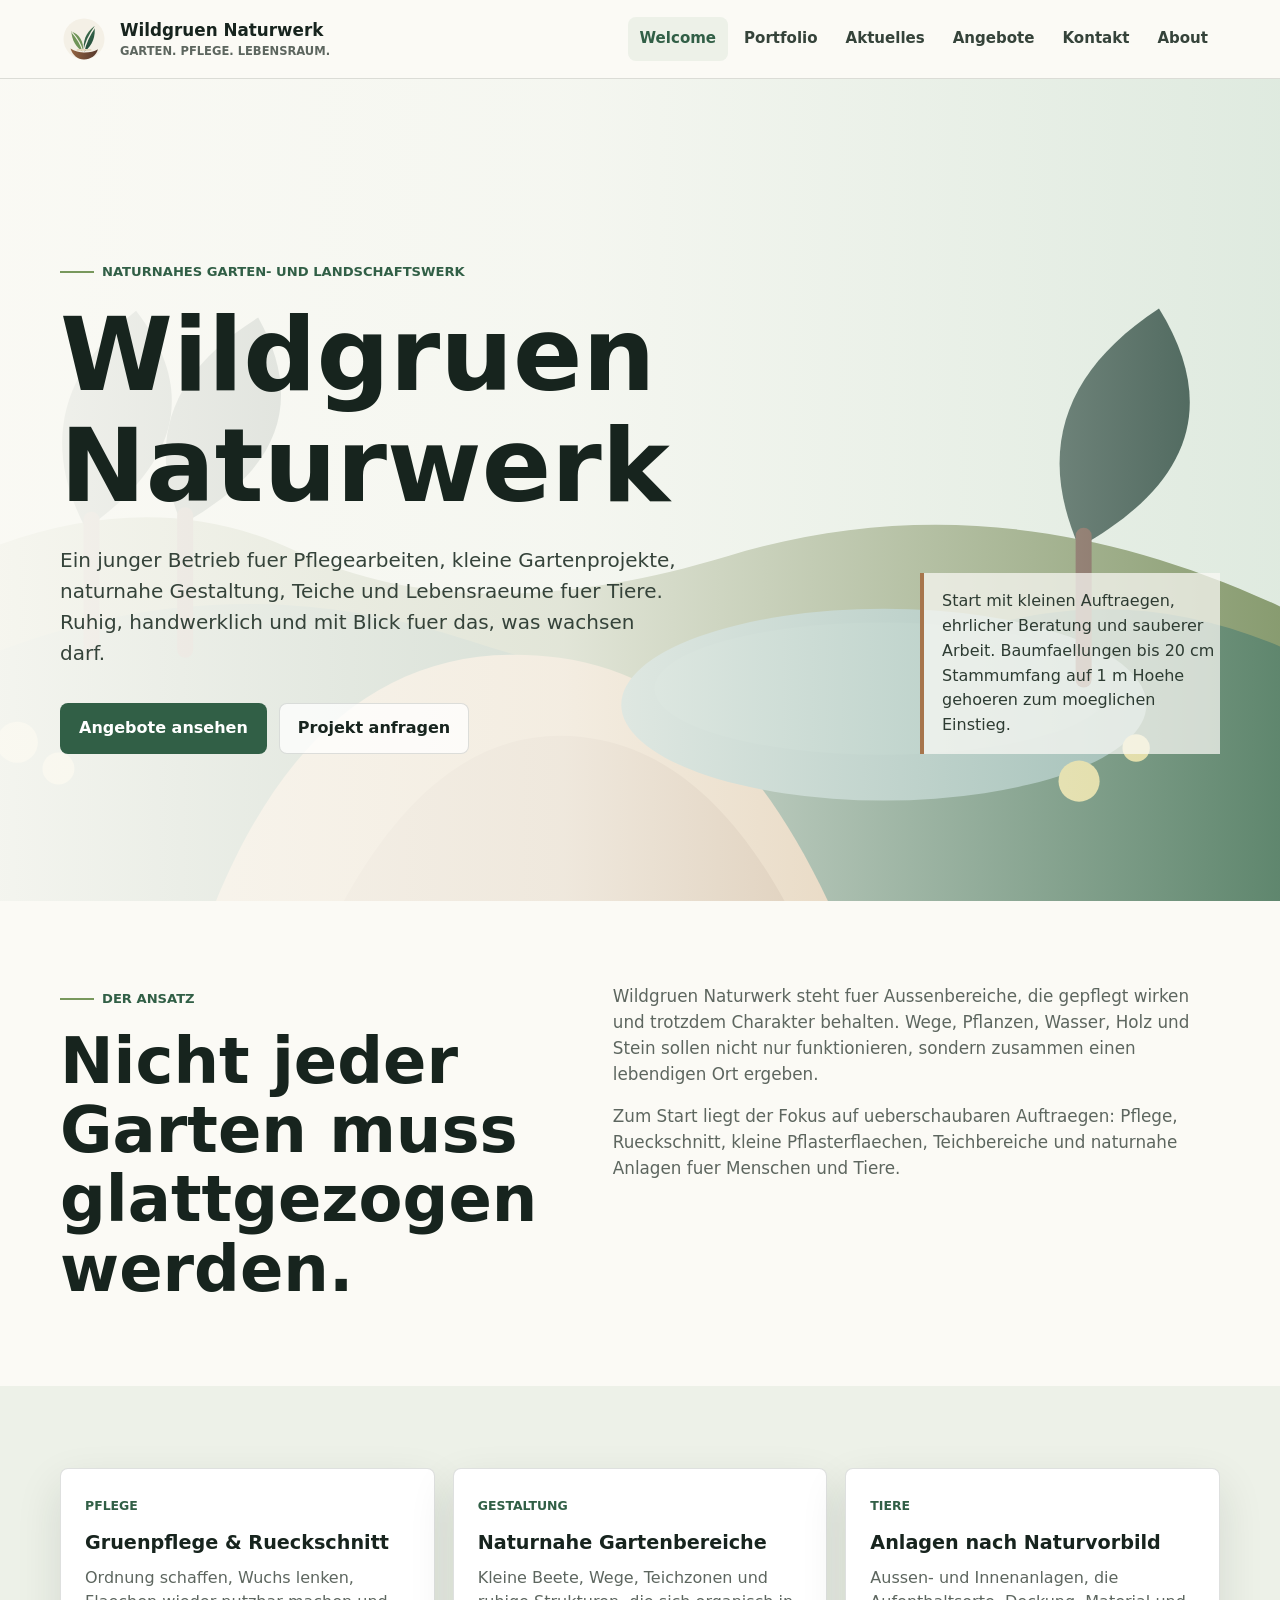
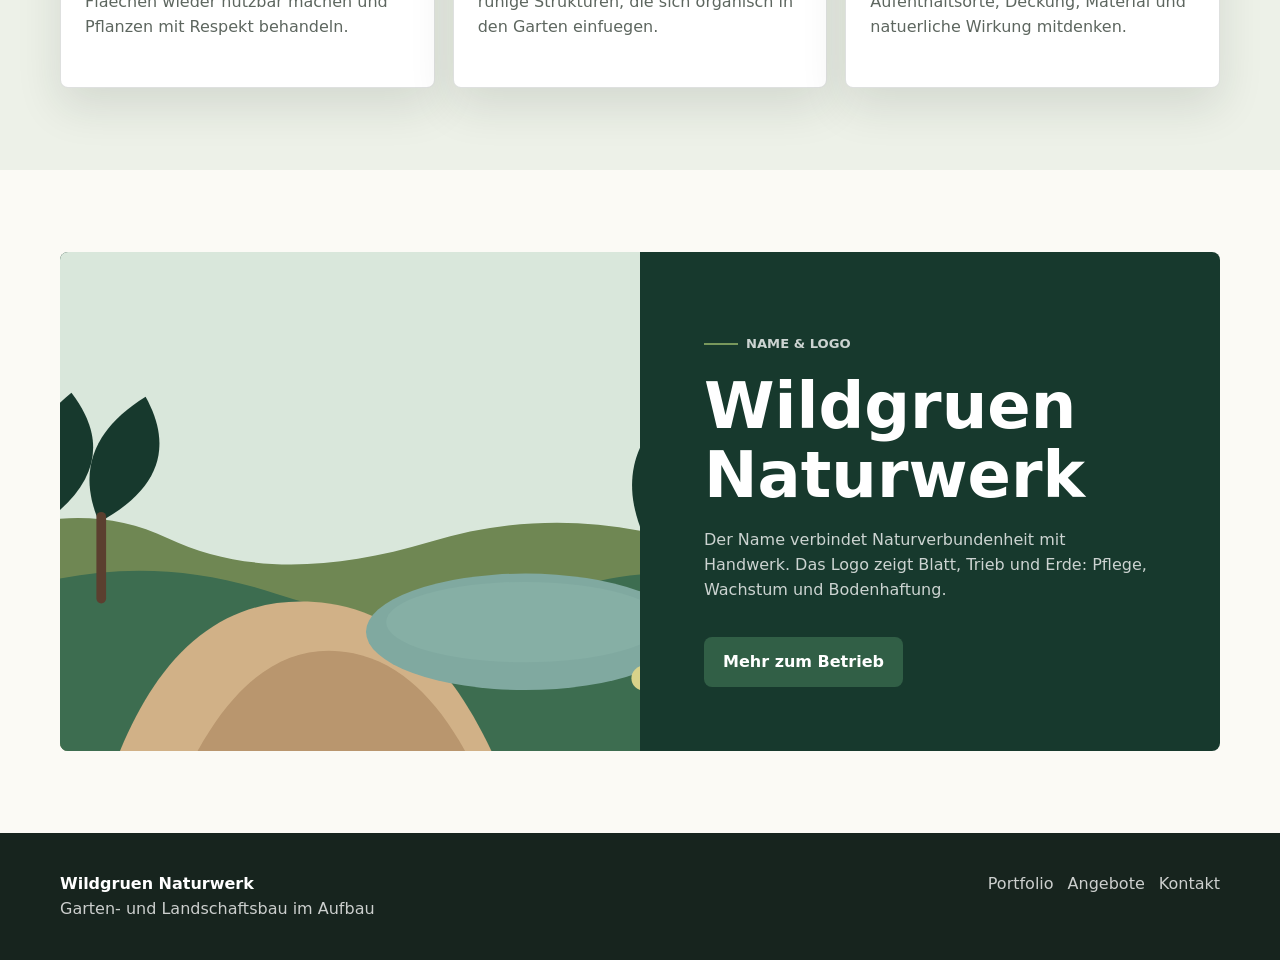
==== index.html @ 5c45b819 "Version_0.0.0.1 Basic Template" ====
<!doctype html>
<html lang="de">
  <head>
    <meta charset="utf-8">
    <meta name="viewport" content="width=device-width, initial-scale=1">
    <title>Wildgruen Naturwerk | Welcome</title>
    <meta name="description" content="Naturnahe Gartenpflege, kleine Pflasterarbeiten, Teichbau und Tieranlagen von Wildgruen Naturwerk.">
    <link rel="stylesheet" href="styles.css">
  </head>
  <body>
    <header class="site-header">
      <div class="nav-wrap">
        <a class="brand" href="index.html" aria-label="Wildgruen Naturwerk Startseite">
          <img src="assets/logo.svg" alt="">
          <span>Wildgruen Naturwerk<small>Garten. Pflege. Lebensraum.</small></span>
        </a>
        <button class="nav-toggle" type="button" aria-label="Menue oeffnen" aria-expanded="false" data-nav-toggle>☰</button>
        <nav class="nav-links" data-nav-links>
          <a class="active" href="index.html">Welcome</a>
          <a href="portfolio.html">Portfolio</a>
          <a href="aktuelles.html">Aktuelles</a>
          <a href="angebote.html">Angebote</a>
          <a href="kontakt.html">Kontakt</a>
          <a href="about.html">About</a>
        </nav>
      </div>
    </header>

    <main>
      <section class="hero">
        <div class="hero-grid">
          <div>
            <p class="eyebrow">Naturnahes Garten- und Landschaftswerk</p>
            <h1>Wildgruen Naturwerk</h1>
            <p class="lead">Ein junger Betrieb fuer Pflegearbeiten, kleine Gartenprojekte, naturnahe Gestaltung, Teiche und Lebensraeume fuer Tiere. Ruhig, handwerklich und mit Blick fuer das, was wachsen darf.</p>
            <div class="actions">
              <a class="button" href="angebote.html">Angebote ansehen</a>
              <a class="button secondary" href="kontakt.html">Projekt anfragen</a>
            </div>
          </div>
          <p class="hero-note">Start mit kleinen Auftraegen, ehrlicher Beratung und sauberer Arbeit. Baumfaellungen bis 20 cm Stammumfang auf 1 m Hoehe gehoeren zum moeglichen Einstieg.</p>
        </div>
      </section>

      <section class="section">
        <div class="wrap intro">
          <div>
            <p class="eyebrow">Der Ansatz</p>
            <h2>Nicht jeder Garten muss glattgezogen werden.</h2>
          </div>
          <div>
            <p class="copy">Wildgruen Naturwerk steht fuer Aussenbereiche, die gepflegt wirken und trotzdem Charakter behalten. Wege, Pflanzen, Wasser, Holz und Stein sollen nicht nur funktionieren, sondern zusammen einen lebendigen Ort ergeben.</p>
            <p class="copy">Zum Start liegt der Fokus auf ueberschaubaren Auftraegen: Pflege, Rueckschnitt, kleine Pflasterflaechen, Teichbereiche und naturnahe Anlagen fuer Menschen und Tiere.</p>
          </div>
        </div>
      </section>

      <section class="section alt">
        <div class="wrap grid three">
          <article class="card">
            <span class="tag">Pflege</span>
            <h3>Gruenpflege & Rueckschnitt</h3>
            <p>Ordnung schaffen, Wuchs lenken, Flaechen wieder nutzbar machen und Pflanzen mit Respekt behandeln.</p>
          </article>
          <article class="card">
            <span class="tag">Gestaltung</span>
            <h3>Naturnahe Gartenbereiche</h3>
            <p>Kleine Beete, Wege, Teichzonen und ruhige Strukturen, die sich organisch in den Garten einfuegen.</p>
          </article>
          <article class="card">
            <span class="tag">Tiere</span>
            <h3>Anlagen nach Naturvorbild</h3>
            <p>Aussen- und Innenanlagen, die Aufenthaltsorte, Deckung, Material und natuerliche Wirkung mitdenken.</p>
          </article>
        </div>
      </section>

      <section class="section">
        <div class="wrap feature-band">
          <div class="visual" aria-hidden="true"></div>
          <div class="text">
            <p class="eyebrow">Name & Logo</p>
            <h2>Wildgruen Naturwerk</h2>
            <p>Der Name verbindet Naturverbundenheit mit Handwerk. Das Logo zeigt Blatt, Trieb und Erde: Pflege, Wachstum und Bodenhaftung.</p>
            <div class="actions">
              <a class="button" href="about.html">Mehr zum Betrieb</a>
            </div>
          </div>
        </div>
      </section>
    </main>

    <footer class="site-footer">
      <div class="wrap footer-grid">
        <div><strong>Wildgruen Naturwerk</strong>Garten- und Landschaftsbau im Aufbau</div>
        <div class="footer-links">
          <a href="portfolio.html">Portfolio</a>
          <a href="angebote.html">Angebote</a>
          <a href="kontakt.html">Kontakt</a>
        </div>
      </div>
    </footer>
    <script src="script.js"></script>
  </body>
</html>
---- styles.css ----
:root {
  --ink: #17241e;
  --muted: #5d665f;
  --paper: #fbfaf5;
  --field: #edf1e8;
  --moss: #315f46;
  --leaf: #78985c;
  --clay: #a7754c;
  --water: #4f7f82;
  --line: rgba(23, 36, 30, 0.14);
  --shadow: 0 18px 45px rgba(25, 40, 31, 0.12);
}

* {
  box-sizing: border-box;
}

html {
  scroll-behavior: smooth;
}

body {
  margin: 0;
  color: var(--ink);
  background: var(--paper);
  font-family: Inter, ui-sans-serif, system-ui, -apple-system, BlinkMacSystemFont, "Segoe UI", sans-serif;
  line-height: 1.55;
}

img,
svg {
  max-width: 100%;
}

a {
  color: inherit;
  text-decoration: none;
}

.site-header {
  position: sticky;
  top: 0;
  z-index: 10;
  background: rgba(251, 250, 245, 0.92);
  border-bottom: 1px solid var(--line);
  backdrop-filter: blur(14px);
}

.nav-wrap {
  width: min(1160px, calc(100% - 32px));
  min-height: 78px;
  margin: 0 auto;
  display: flex;
  align-items: center;
  justify-content: space-between;
  gap: 24px;
}

.brand {
  display: inline-flex;
  align-items: center;
  gap: 12px;
  font-weight: 800;
  letter-spacing: 0;
}

.brand img {
  width: 48px;
  height: 48px;
}

.brand span {
  display: block;
  font-size: 1.05rem;
}

.brand small {
  display: block;
  color: var(--muted);
  font-size: 0.72rem;
  font-weight: 700;
  text-transform: uppercase;
}

.nav-toggle {
  display: none;
  width: 44px;
  height: 44px;
  border: 1px solid var(--line);
  border-radius: 8px;
  background: #fff;
  color: var(--ink);
  font-size: 1.35rem;
}

.nav-links {
  display: flex;
  align-items: center;
  gap: 4px;
}

.nav-links a {
  border-radius: 8px;
  padding: 10px 12px;
  color: #35433a;
  font-size: 0.94rem;
  font-weight: 700;
}

.nav-links a:hover,
.nav-links a.active {
  background: var(--field);
  color: var(--moss);
}

.section {
  padding: 82px 0;
}

.section.alt {
  background: var(--field);
}

.wrap {
  width: min(1160px, calc(100% - 32px));
  margin: 0 auto;
}

.hero {
  min-height: calc(100vh - 78px);
  display: grid;
  align-items: center;
  padding: 64px 0 34px;
  background:
    linear-gradient(90deg, rgba(251, 250, 245, 0.96) 0%, rgba(251, 250, 245, 0.82) 44%, rgba(251, 250, 245, 0.18) 100%),
    url("assets/landscape.svg") center right / cover no-repeat;
}

.hero-grid {
  width: min(1160px, calc(100% - 32px));
  margin: 0 auto;
  display: grid;
  grid-template-columns: minmax(0, 620px) 1fr;
  gap: 48px;
  align-items: center;
}

.eyebrow {
  display: inline-flex;
  align-items: center;
  gap: 8px;
  margin: 0 0 18px;
  color: var(--moss);
  font-size: 0.82rem;
  font-weight: 800;
  text-transform: uppercase;
}

.eyebrow::before {
  content: "";
  width: 34px;
  height: 2px;
  background: var(--leaf);
}

h1,
h2,
h3 {
  margin: 0;
  line-height: 1.08;
  letter-spacing: 0;
}

h1 {
  max-width: 11ch;
  font-size: clamp(3rem, 8vw, 6.6rem);
}

h2 {
  font-size: clamp(2.1rem, 5vw, 4rem);
}

h3 {
  font-size: 1.2rem;
}

p {
  margin: 0;
}

.lead {
  max-width: 620px;
  margin-top: 24px;
  color: #35433a;
  font-size: clamp(1.05rem, 2vw, 1.25rem);
}

.actions {
  display: flex;
  flex-wrap: wrap;
  gap: 12px;
  margin-top: 34px;
}

.button {
  display: inline-flex;
  align-items: center;
  justify-content: center;
  min-height: 46px;
  border: 1px solid transparent;
  border-radius: 8px;
  padding: 12px 18px;
  background: var(--moss);
  color: #fff;
  font-weight: 800;
}

.button.secondary {
  border-color: var(--line);
  background: rgba(255, 255, 255, 0.75);
  color: var(--ink);
}

.hero-note {
  align-self: end;
  justify-self: end;
  max-width: 300px;
  border-left: 4px solid var(--clay);
  padding: 16px 0 16px 18px;
  color: #2d3b32;
  background: rgba(251, 250, 245, 0.72);
}

.intro {
  display: grid;
  grid-template-columns: minmax(0, 0.9fr) minmax(280px, 1.1fr);
  gap: 56px;
  align-items: start;
}

.copy {
  color: var(--muted);
  font-size: 1.05rem;
}

.copy + .copy {
  margin-top: 16px;
}

.grid {
  display: grid;
  gap: 18px;
}

.grid.three {
  grid-template-columns: repeat(3, minmax(0, 1fr));
}

.grid.two {
  grid-template-columns: repeat(2, minmax(0, 1fr));
}

.card {
  min-height: 220px;
  border: 1px solid var(--line);
  border-radius: 8px;
  padding: 24px;
  background: #fff;
  box-shadow: var(--shadow);
}

.card.marked {
  background: #fffdf7;
}

.card .tag {
  display: inline-block;
  margin-bottom: 18px;
  color: var(--moss);
  font-size: 0.78rem;
  font-weight: 900;
  text-transform: uppercase;
}

.card p {
  margin-top: 12px;
  color: var(--muted);
}

.feature-band {
  display: grid;
  grid-template-columns: 1fr 1fr;
  min-height: 440px;
  overflow: hidden;
  border-radius: 8px;
  background: #17392d;
  color: #fff;
}

.feature-band .visual {
  background: url("assets/landscape.svg") center / cover no-repeat;
}

.feature-band .text {
  padding: clamp(28px, 6vw, 64px);
}

.feature-band p {
  margin-top: 18px;
  color: rgba(255, 255, 255, 0.78);
}

.page-hero {
  padding: 88px 0 54px;
  background: var(--field);
}

.page-hero .lead {
  max-width: 760px;
}

.list {
  display: grid;
  gap: 12px;
  margin: 22px 0 0;
  padding: 0;
  list-style: none;
}

.list li {
  border-top: 1px solid var(--line);
  padding-top: 12px;
  color: var(--muted);
}

.timeline {
  display: grid;
  gap: 18px;
}

.timeline-item {
  border-left: 3px solid var(--leaf);
  padding: 8px 0 8px 20px;
}

.timeline-item strong {
  display: block;
}

.contact-box {
  display: grid;
  grid-template-columns: 0.9fr 1.1fr;
  gap: 28px;
  align-items: start;
}

form {
  display: grid;
  gap: 14px;
}

label {
  display: grid;
  gap: 6px;
  color: #36443a;
  font-weight: 800;
}

input,
textarea,
select {
  width: 100%;
  border: 1px solid var(--line);
  border-radius: 8px;
  padding: 13px 14px;
  background: #fff;
  color: var(--ink);
  font: inherit;
}

textarea {
  min-height: 138px;
  resize: vertical;
}

.site-footer {
  padding: 38px 0;
  border-top: 1px solid var(--line);
  background: #17241e;
  color: rgba(255, 255, 255, 0.78);
}

.footer-grid {
  display: flex;
  justify-content: space-between;
  gap: 28px;
}

.footer-grid strong {
  display: block;
  color: #fff;
}

.footer-links {
  display: flex;
  flex-wrap: wrap;
  gap: 14px;
}

@media (max-width: 820px) {
  .nav-toggle {
    display: inline-grid;
    place-items: center;
  }

  .nav-links {
    position: absolute;
    left: 16px;
    right: 16px;
    top: 76px;
    display: none;
    flex-direction: column;
    align-items: stretch;
    border: 1px solid var(--line);
    border-radius: 8px;
    padding: 10px;
    background: #fff;
    box-shadow: var(--shadow);
  }

  .nav-links.open {
    display: flex;
  }

  .hero {
    min-height: auto;
    padding: 54px 0;
    background:
      linear-gradient(180deg, rgba(251, 250, 245, 0.96) 0%, rgba(251, 250, 245, 0.86) 68%, rgba(251, 250, 245, 0.45) 100%),
      url("assets/landscape.svg") center bottom / cover no-repeat;
  }

  .hero-grid,
  .intro,
  .feature-band,
  .contact-box,
  .grid.three,
  .grid.two {
    grid-template-columns: 1fr;
  }

  .hero-note {
    justify-self: start;
  }

  .feature-band .visual {
    min-height: 240px;
  }

  .footer-grid {
    flex-direction: column;
  }
}
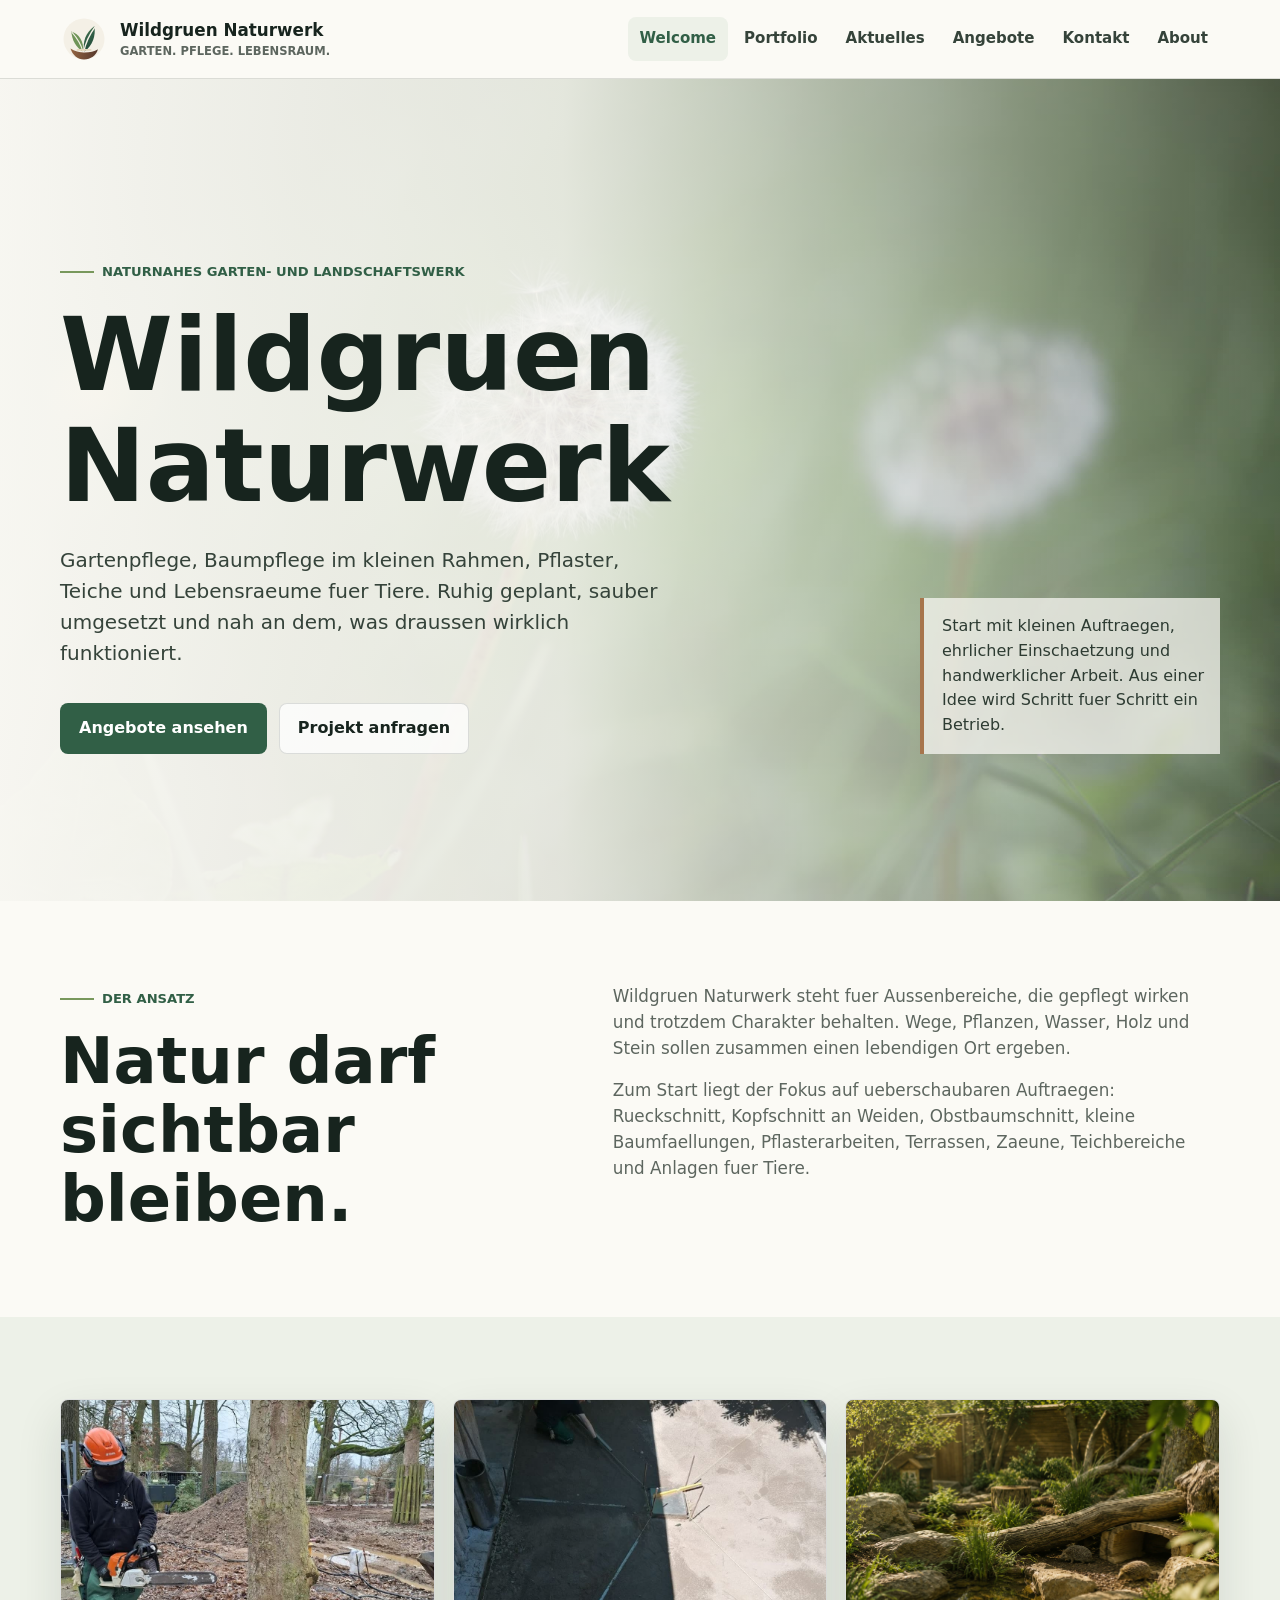
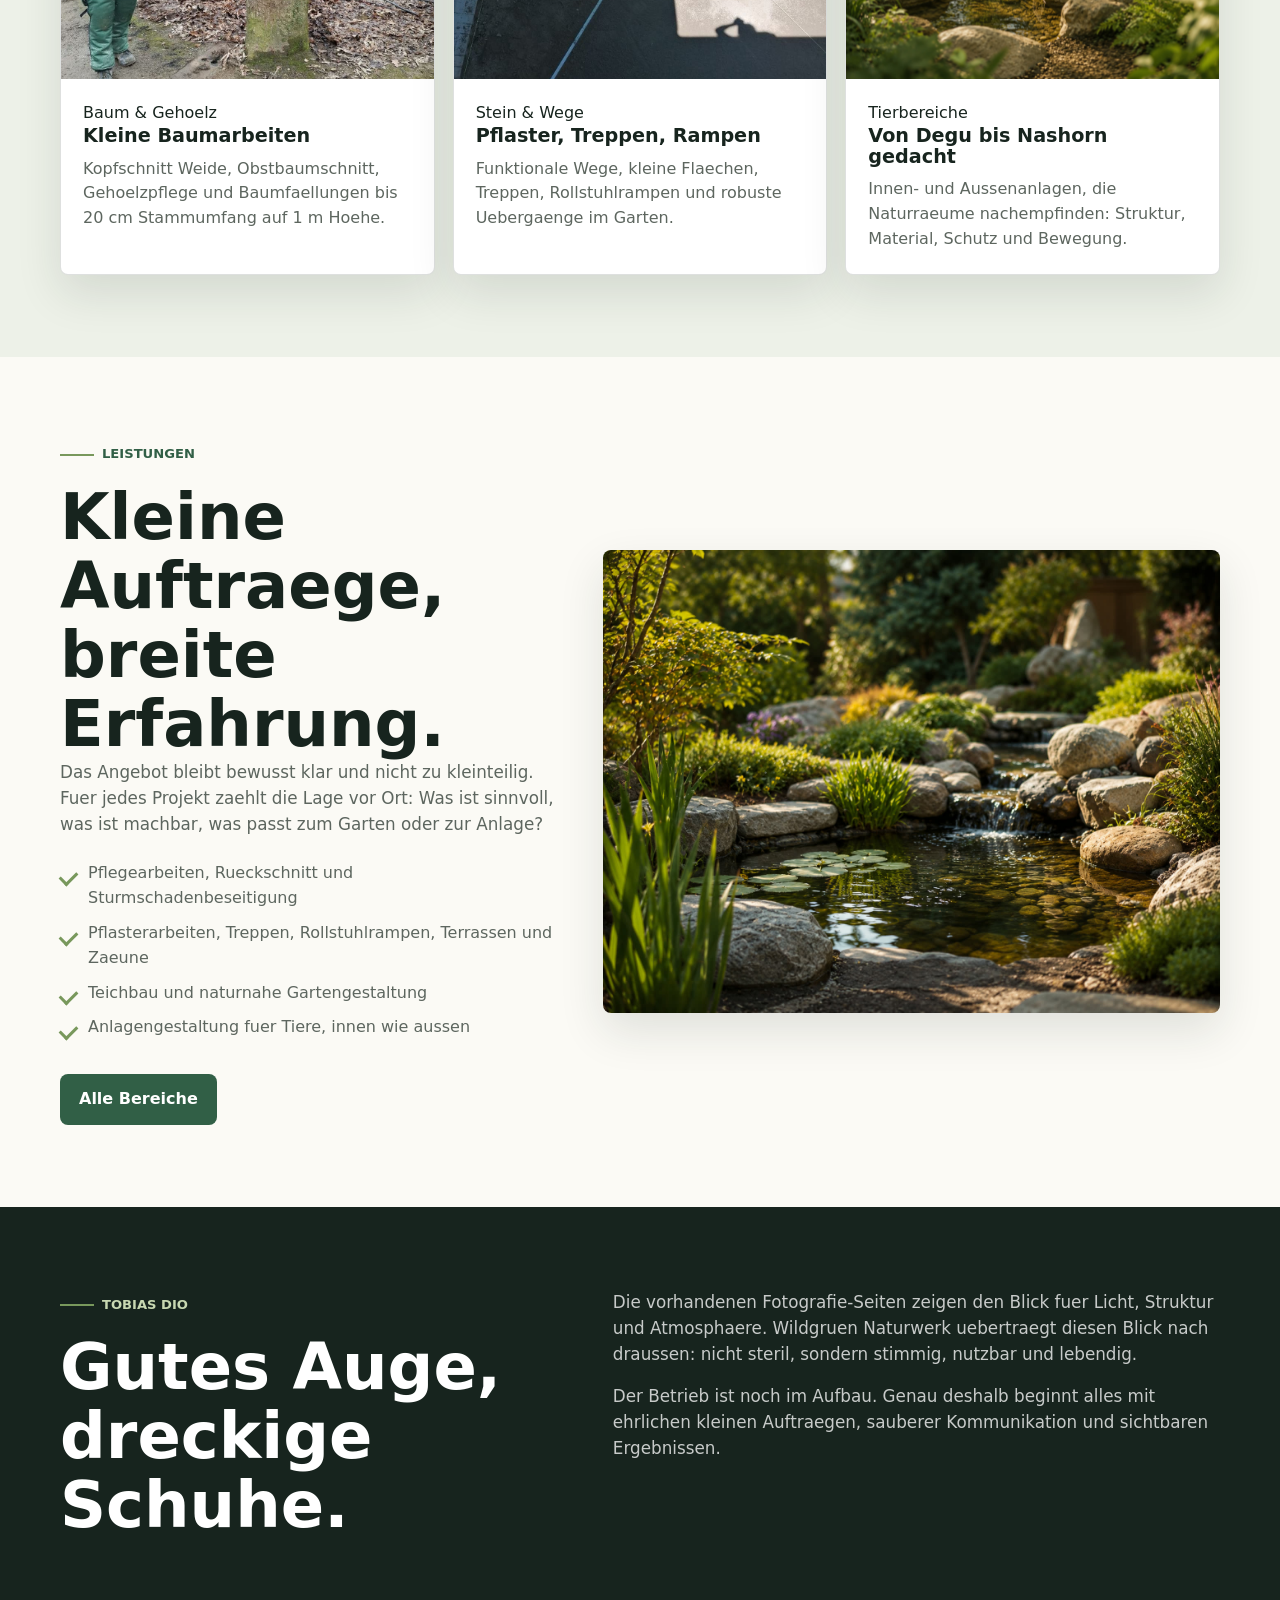
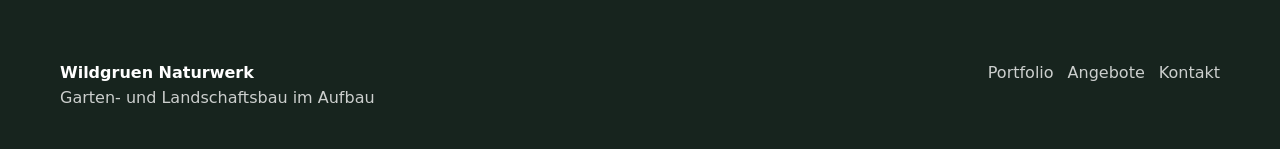
==== commit 48d4298c: "Update NoNameGreenworks website content" ====
--- a/index.html
+++ b/index.html
@@ -4,7 +4,7 @@
     <meta charset="utf-8">
     <meta name="viewport" content="width=device-width, initial-scale=1">
     <title>Wildgruen Naturwerk | Welcome</title>
-    <meta name="description" content="Naturnahe Gartenpflege, kleine Pflasterarbeiten, Teichbau und Tieranlagen von Wildgruen Naturwerk.">
+    <meta name="description" content="Naturnahe Gartenpflege, Baumpflege, Pflasterarbeiten, Teichbau und Tieranlagen von Wildgruen Naturwerk.">
     <link rel="stylesheet" href="styles.css">
   </head>
   <body>
@@ -27,18 +27,18 @@
     </header>
 
     <main>
-      <section class="hero">
+      <section class="hero photo-hero">
         <div class="hero-grid">
           <div>
             <p class="eyebrow">Naturnahes Garten- und Landschaftswerk</p>
             <h1>Wildgruen Naturwerk</h1>
-            <p class="lead">Ein junger Betrieb fuer Pflegearbeiten, kleine Gartenprojekte, naturnahe Gestaltung, Teiche und Lebensraeume fuer Tiere. Ruhig, handwerklich und mit Blick fuer das, was wachsen darf.</p>
+            <p class="lead">Gartenpflege, Baumpflege im kleinen Rahmen, Pflaster, Teiche und Lebensraeume fuer Tiere. Ruhig geplant, sauber umgesetzt und nah an dem, was draussen wirklich funktioniert.</p>
             <div class="actions">
               <a class="button" href="angebote.html">Angebote ansehen</a>
               <a class="button secondary" href="kontakt.html">Projekt anfragen</a>
             </div>
           </div>
-          <p class="hero-note">Start mit kleinen Auftraegen, ehrlicher Beratung und sauberer Arbeit. Baumfaellungen bis 20 cm Stammumfang auf 1 m Hoehe gehoeren zum moeglichen Einstieg.</p>
+          <p class="hero-note">Start mit kleinen Auftraegen, ehrlicher Einschaetzung und handwerklicher Arbeit. Aus einer Idee wird Schritt fuer Schritt ein Betrieb.</p>
         </div>
       </section>
 
@@ -46,45 +46,73 @@
         <div class="wrap intro">
           <div>
             <p class="eyebrow">Der Ansatz</p>
-            <h2>Nicht jeder Garten muss glattgezogen werden.</h2>
+            <h2>Natur darf sichtbar bleiben.</h2>
           </div>
           <div>
-            <p class="copy">Wildgruen Naturwerk steht fuer Aussenbereiche, die gepflegt wirken und trotzdem Charakter behalten. Wege, Pflanzen, Wasser, Holz und Stein sollen nicht nur funktionieren, sondern zusammen einen lebendigen Ort ergeben.</p>
-            <p class="copy">Zum Start liegt der Fokus auf ueberschaubaren Auftraegen: Pflege, Rueckschnitt, kleine Pflasterflaechen, Teichbereiche und naturnahe Anlagen fuer Menschen und Tiere.</p>
+            <p class="copy">Wildgruen Naturwerk steht fuer Aussenbereiche, die gepflegt wirken und trotzdem Charakter behalten. Wege, Pflanzen, Wasser, Holz und Stein sollen zusammen einen lebendigen Ort ergeben.</p>
+            <p class="copy">Zum Start liegt der Fokus auf ueberschaubaren Auftraegen: Rueckschnitt, Kopfschnitt an Weiden, Obstbaumschnitt, kleine Baumfaellungen, Pflasterarbeiten, Terrassen, Zaeune, Teichbereiche und Anlagen fuer Tiere.</p>
           </div>
         </div>
       </section>
 
       <section class="section alt">
-        <div class="wrap grid three">
-          <article class="card">
-            <span class="tag">Pflege</span>
-            <h3>Gruenpflege & Rueckschnitt</h3>
-            <p>Ordnung schaffen, Wuchs lenken, Flaechen wieder nutzbar machen und Pflanzen mit Respekt behandeln.</p>
+        <div class="wrap image-grid">
+          <article class="image-card">
+            <img src="assets/photos/baumarbeit.jpg" alt="Baumarbeit mit Motorsaege">
+            <div>
+              <span class="tag">Baum & Gehoelz</span>
+              <h3>Kleine Baumarbeiten</h3>
+              <p>Kopfschnitt Weide, Obstbaumschnitt, Gehoelzpflege und Baumfaellungen bis 20 cm Stammumfang auf 1 m Hoehe.</p>
+            </div>
           </article>
-          <article class="card">
-            <span class="tag">Gestaltung</span>
-            <h3>Naturnahe Gartenbereiche</h3>
-            <p>Kleine Beete, Wege, Teichzonen und ruhige Strukturen, die sich organisch in den Garten einfuegen.</p>
+          <article class="image-card">
+            <img src="assets/photos/pflaster-flaeche.jpg" alt="Vorbereitete Flaeche fuer Pflasterarbeiten">
+            <div>
+              <span class="tag">Stein & Wege</span>
+              <h3>Pflaster, Treppen, Rampen</h3>
+              <p>Funktionale Wege, kleine Flaechen, Treppen, Rollstuhlrampen und robuste Uebergaenge im Garten.</p>
+            </div>
           </article>
-          <article class="card">
-            <span class="tag">Tiere</span>
-            <h3>Anlagen nach Naturvorbild</h3>
-            <p>Aussen- und Innenanlagen, die Aufenthaltsorte, Deckung, Material und natuerliche Wirkung mitdenken.</p>
+          <article class="image-card">
+            <img src="assets/photos/tieranlage-natur.jpg" alt="Naturnaher Garten mit Wasser und Tierlebensraum">
+            <div>
+              <span class="tag">Tierbereiche</span>
+              <h3>Von Degu bis Nashorn gedacht</h3>
+              <p>Innen- und Aussenanlagen, die Naturraeume nachempfinden: Struktur, Material, Schutz und Bewegung.</p>
+            </div>
           </article>
         </div>
       </section>
 
       <section class="section">
-        <div class="wrap feature-band">
-          <div class="visual" aria-hidden="true"></div>
-          <div class="text">
-            <p class="eyebrow">Name & Logo</p>
-            <h2>Wildgruen Naturwerk</h2>
-            <p>Der Name verbindet Naturverbundenheit mit Handwerk. Das Logo zeigt Blatt, Trieb und Erde: Pflege, Wachstum und Bodenhaftung.</p>
+        <div class="wrap split-feature">
+          <div>
+            <p class="eyebrow">Leistungen</p>
+            <h2>Kleine Auftraege, breite Erfahrung.</h2>
+            <p class="copy">Das Angebot bleibt bewusst klar und nicht zu kleinteilig. Fuer jedes Projekt zaehlt die Lage vor Ort: Was ist sinnvoll, was ist machbar, was passt zum Garten oder zur Anlage?</p>
+            <ul class="check-list">
+              <li>Pflegearbeiten, Rueckschnitt und Sturmschadenbeseitigung</li>
+              <li>Pflasterarbeiten, Treppen, Rollstuhlrampen, Terrassen und Zaeune</li>
+              <li>Teichbau und naturnahe Gartengestaltung</li>
+              <li>Anlagengestaltung fuer Tiere, innen wie aussen</li>
+            </ul>
             <div class="actions">
-              <a class="button" href="about.html">Mehr zum Betrieb</a>
+              <a class="button" href="angebote.html">Alle Bereiche</a>
             </div>
+          </div>
+          <img src="assets/photos/teich-naturgarten.jpg" alt="Naturnaher Teich mit Steinen und Pflanzen">
+        </div>
+      </section>
+
+      <section class="section dark">
+        <div class="wrap intro">
+          <div>
+            <p class="eyebrow">Tobias Dio</p>
+            <h2>Gutes Auge, dreckige Schuhe.</h2>
+          </div>
+          <div>
+            <p class="copy">Die vorhandenen Fotografie-Seiten zeigen den Blick fuer Licht, Struktur und Atmosphaere. Wildgruen Naturwerk uebertraegt diesen Blick nach draussen: nicht steril, sondern stimmig, nutzbar und lebendig.</p>
+            <p class="copy">Der Betrieb ist noch im Aufbau. Genau deshalb beginnt alles mit ehrlichen kleinen Auftraegen, sauberer Kommunikation und sichtbaren Ergebnissen.</p>
           </div>
         </div>
       </section>
--- a/styles.css
+++ b/styles.css
@@ -121,6 +121,19 @@
   background: var(--field);
 }
 
+.section.dark {
+  background: #17241e;
+  color: #fff;
+}
+
+.section.dark .copy {
+  color: rgba(255, 255, 255, 0.76);
+}
+
+.section.dark .eyebrow {
+  color: #c8d8b2;
+}
+
 .wrap {
   width: min(1160px, calc(100% - 32px));
   margin: 0 auto;
@@ -134,6 +147,12 @@
   background:
     linear-gradient(90deg, rgba(251, 250, 245, 0.96) 0%, rgba(251, 250, 245, 0.82) 44%, rgba(251, 250, 245, 0.18) 100%),
     url("assets/landscape.svg") center right / cover no-repeat;
+}
+
+.photo-hero {
+  background:
+    linear-gradient(90deg, rgba(251, 250, 245, 0.98) 0%, rgba(251, 250, 245, 0.88) 44%, rgba(251, 250, 245, 0.2) 100%),
+    url("assets/photos/hero-natur.jpg") center right / cover no-repeat;
 }
 
 .hero-grid {
@@ -287,6 +306,118 @@
   color: var(--muted);
 }
 
+.image-grid {
+  display: grid;
+  grid-template-columns: repeat(3, minmax(0, 1fr));
+  gap: 18px;
+}
+
+.image-card,
+.work-card {
+  overflow: hidden;
+  border: 1px solid var(--line);
+  border-radius: 8px;
+  background: #fff;
+  box-shadow: var(--shadow);
+}
+
+.image-card img,
+.work-card img,
+.split-feature img {
+  display: block;
+  width: 100%;
+  object-fit: cover;
+}
+
+.image-card img {
+  aspect-ratio: 4 / 3;
+}
+
+.image-card div,
+.work-card div {
+  padding: 22px;
+}
+
+.image-card p,
+.work-card p {
+  margin-top: 10px;
+  color: var(--muted);
+}
+
+.split-feature {
+  display: grid;
+  grid-template-columns: minmax(0, 0.9fr) minmax(320px, 1.1fr);
+  gap: 38px;
+  align-items: center;
+}
+
+.split-feature.reverse {
+  grid-template-columns: minmax(320px, 1.1fr) minmax(0, 0.9fr);
+}
+
+.split-feature.reverse > div {
+  order: 2;
+}
+
+.split-feature img {
+  min-height: 420px;
+  max-height: 560px;
+  border-radius: 8px;
+  box-shadow: var(--shadow);
+}
+
+.check-list {
+  display: grid;
+  gap: 10px;
+  margin: 24px 0 0;
+  padding: 0;
+  list-style: none;
+}
+
+.check-list li {
+  position: relative;
+  padding-left: 28px;
+  color: var(--muted);
+}
+
+.check-list li::before {
+  content: "";
+  position: absolute;
+  left: 0;
+  top: 0.6em;
+  width: 14px;
+  height: 8px;
+  border-left: 3px solid var(--leaf);
+  border-bottom: 3px solid var(--leaf);
+  transform: rotate(-45deg);
+}
+
+.gallery {
+  display: grid;
+  grid-template-columns: repeat(6, minmax(0, 1fr));
+  gap: 18px;
+}
+
+.work-card {
+  grid-column: span 3;
+}
+
+.work-card.large {
+  grid-column: span 6;
+  display: grid;
+  grid-template-columns: minmax(0, 1.25fr) minmax(280px, 0.75fr);
+  align-items: stretch;
+}
+
+.work-card img {
+  height: 100%;
+  min-height: 320px;
+}
+
+.work-card:not(.large) img {
+  aspect-ratio: 4 / 3;
+}
+
 .feature-band {
   display: grid;
   grid-template-columns: 1fr 1fr;
@@ -312,7 +443,28 @@
 
 .page-hero {
   padding: 88px 0 54px;
-  background: var(--field);
+  background:
+    linear-gradient(90deg, rgba(237, 241, 232, 0.96), rgba(237, 241, 232, 0.84)),
+    url("assets/photos/hero-natur.jpg") center / cover no-repeat;
+}
+
+.page-portfolio {
+  background:
+    linear-gradient(90deg, rgba(237, 241, 232, 0.96), rgba(237, 241, 232, 0.84)),
+    url("assets/photos/pflaster-flaeche.jpg") center / cover no-repeat;
+}
+
+.page-angebote {
+  background:
+    linear-gradient(90deg, rgba(237, 241, 232, 0.96), rgba(237, 241, 232, 0.84)),
+    url("assets/photos/gartenplanung.jpg") center / cover no-repeat;
+}
+
+.page-about,
+.page-news {
+  background:
+    linear-gradient(90deg, rgba(237, 241, 232, 0.96), rgba(237, 241, 232, 0.84)),
+    url("assets/photos/teich-naturgarten.jpg") center / cover no-repeat;
 }
 
 .page-hero .lead {
@@ -440,15 +592,42 @@
       url("assets/landscape.svg") center bottom / cover no-repeat;
   }
 
+  .photo-hero {
+    background:
+      linear-gradient(180deg, rgba(251, 250, 245, 0.98) 0%, rgba(251, 250, 245, 0.88) 72%, rgba(251, 250, 245, 0.52) 100%),
+      url("assets/photos/hero-natur.jpg") center bottom / cover no-repeat;
+  }
+
   .hero-grid,
   .intro,
   .feature-band,
   .contact-box,
+  .image-grid,
+  .split-feature,
+  .split-feature.reverse,
   .grid.three,
   .grid.two {
     grid-template-columns: 1fr;
   }
 
+  .split-feature.reverse > div {
+    order: 0;
+  }
+
+  .split-feature img {
+    min-height: 260px;
+  }
+
+  .gallery,
+  .work-card.large {
+    grid-template-columns: 1fr;
+  }
+
+  .work-card,
+  .work-card.large {
+    grid-column: span 1;
+  }
+
   .hero-note {
     justify-self: start;
   }
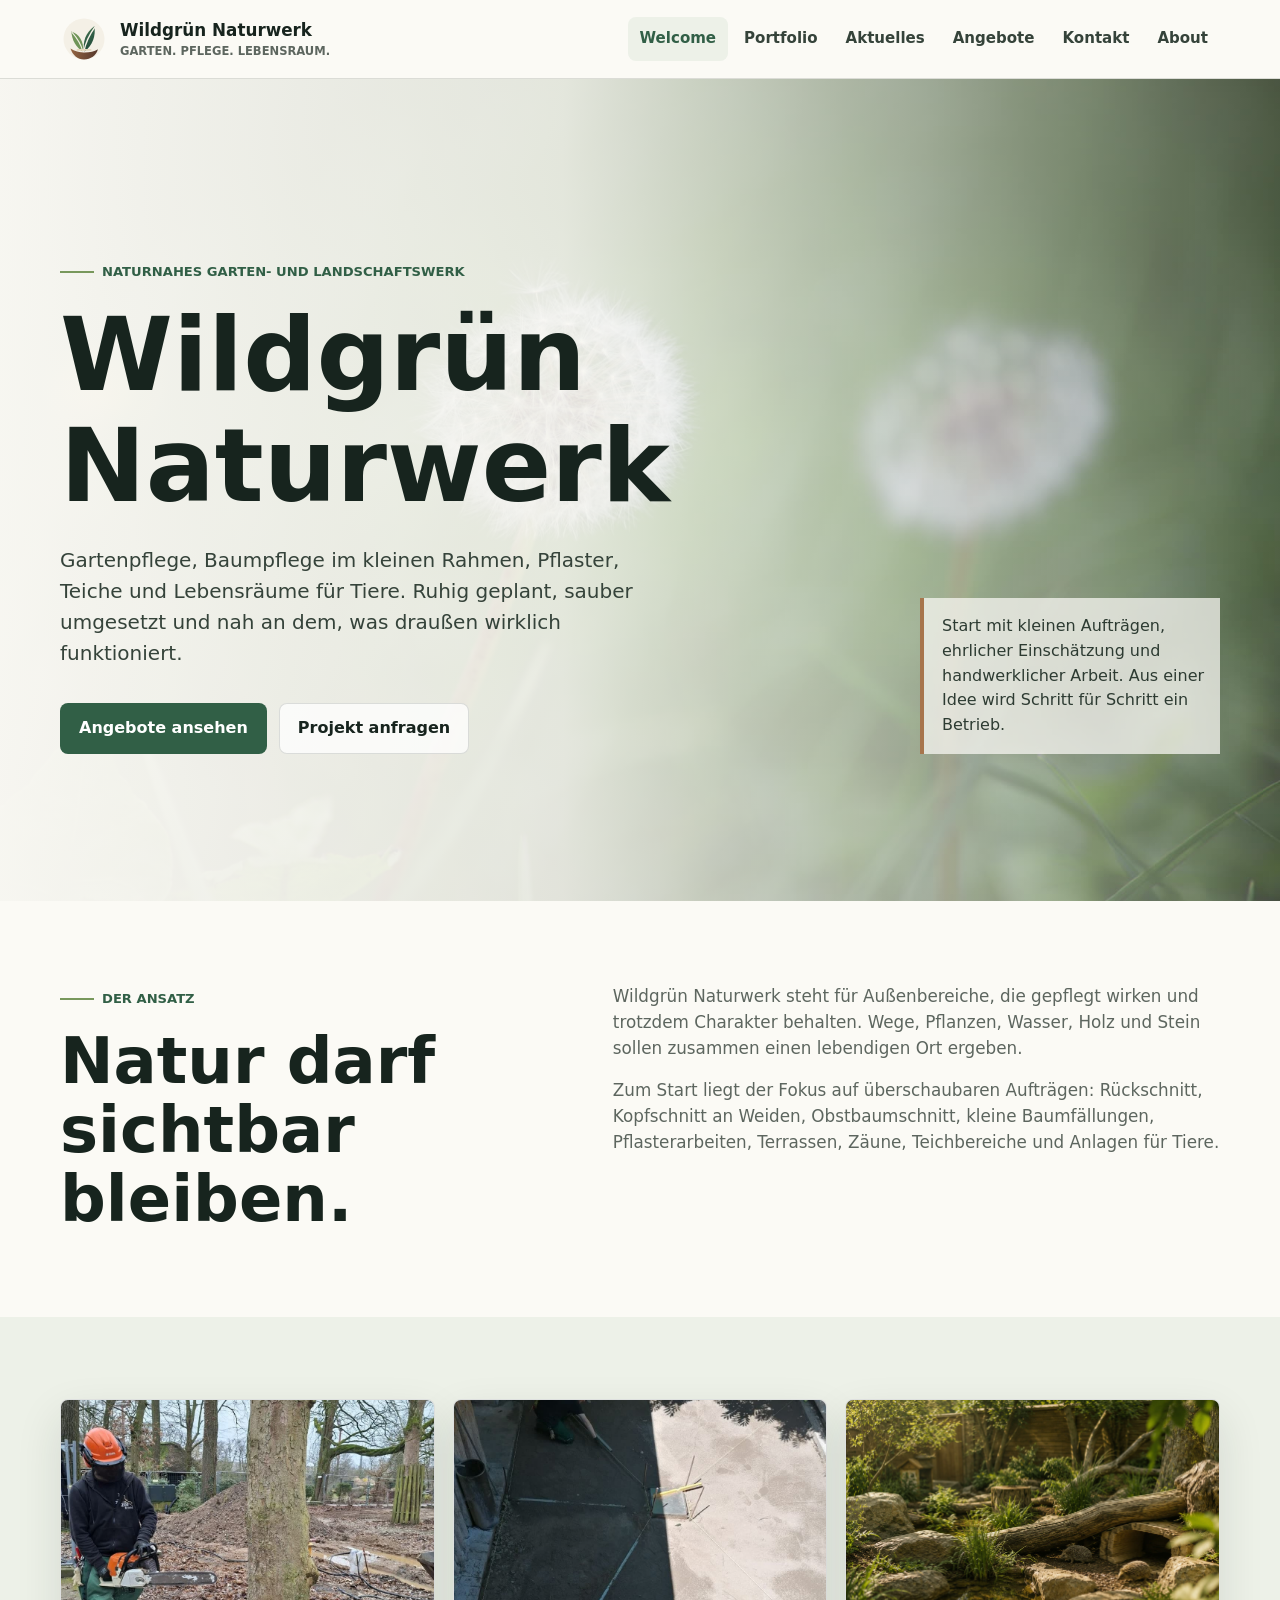
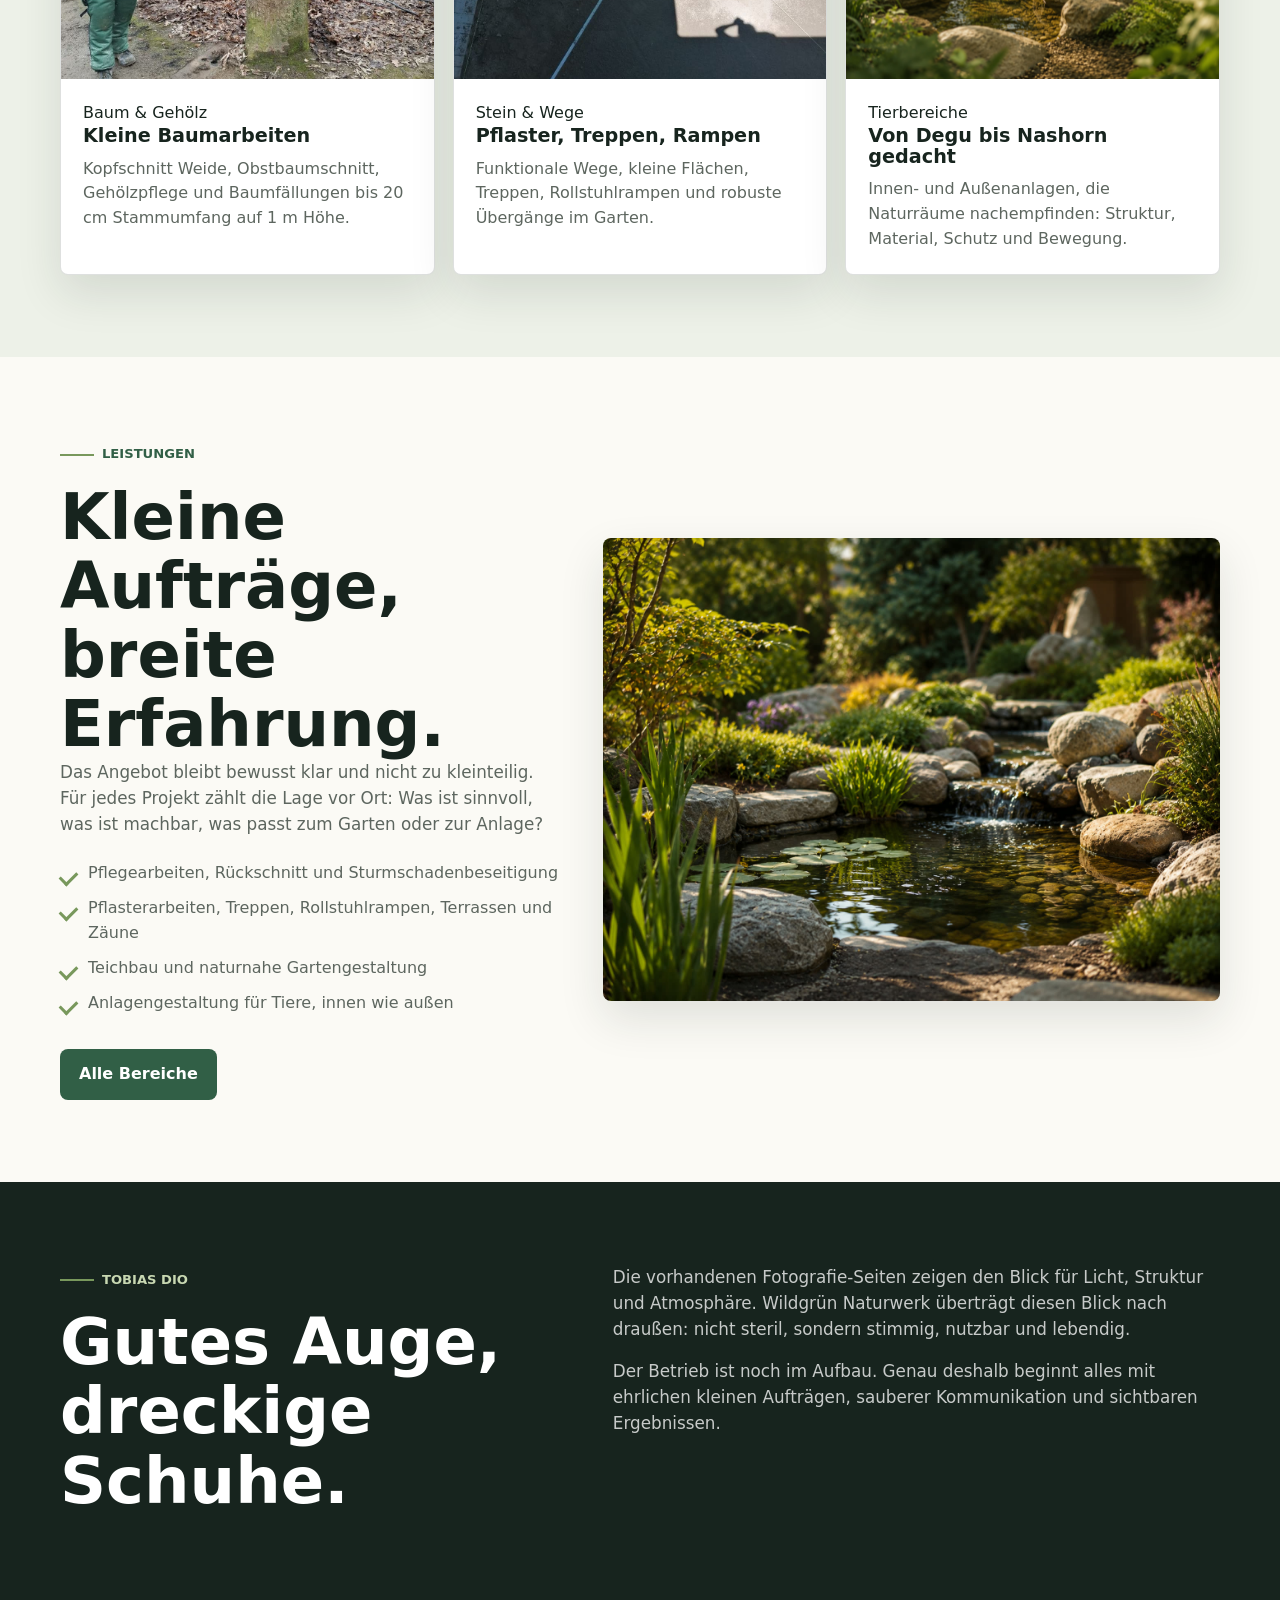
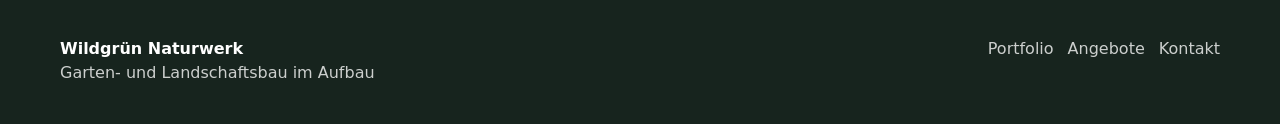
==== commit 744b842d: "Enable contact form email submissions" ====
--- a/index.html
+++ b/index.html
@@ -3,18 +3,18 @@
   <head>
     <meta charset="utf-8">
     <meta name="viewport" content="width=device-width, initial-scale=1">
-    <title>Wildgruen Naturwerk | Welcome</title>
-    <meta name="description" content="Naturnahe Gartenpflege, Baumpflege, Pflasterarbeiten, Teichbau und Tieranlagen von Wildgruen Naturwerk.">
+    <title>Wildgrün Naturwerk | Welcome</title>
+    <meta name="description" content="Naturnahe Gartenpflege, Baumpflege, Pflasterarbeiten, Teichbau und Tieranlagen von Wildgrün Naturwerk.">
     <link rel="stylesheet" href="styles.css">
   </head>
   <body>
     <header class="site-header">
       <div class="nav-wrap">
-        <a class="brand" href="index.html" aria-label="Wildgruen Naturwerk Startseite">
+        <a class="brand" href="index.html" aria-label="Wildgrün Naturwerk Startseite">
           <img src="assets/logo.svg" alt="">
-          <span>Wildgruen Naturwerk<small>Garten. Pflege. Lebensraum.</small></span>
+          <span>Wildgrün Naturwerk<small>Garten. Pflege. Lebensraum.</small></span>
         </a>
-        <button class="nav-toggle" type="button" aria-label="Menue oeffnen" aria-expanded="false" data-nav-toggle>☰</button>
+        <button class="nav-toggle" type="button" aria-label="Menü öffnen" aria-expanded="false" data-nav-toggle>☰</button>
         <nav class="nav-links" data-nav-links>
           <a class="active" href="index.html">Welcome</a>
           <a href="portfolio.html">Portfolio</a>
@@ -31,14 +31,14 @@
         <div class="hero-grid">
           <div>
             <p class="eyebrow">Naturnahes Garten- und Landschaftswerk</p>
-            <h1>Wildgruen Naturwerk</h1>
-            <p class="lead">Gartenpflege, Baumpflege im kleinen Rahmen, Pflaster, Teiche und Lebensraeume fuer Tiere. Ruhig geplant, sauber umgesetzt und nah an dem, was draussen wirklich funktioniert.</p>
+            <h1>Wildgrün Naturwerk</h1>
+            <p class="lead">Gartenpflege, Baumpflege im kleinen Rahmen, Pflaster, Teiche und Lebensräume für Tiere. Ruhig geplant, sauber umgesetzt und nah an dem, was draußen wirklich funktioniert.</p>
             <div class="actions">
               <a class="button" href="angebote.html">Angebote ansehen</a>
               <a class="button secondary" href="kontakt.html">Projekt anfragen</a>
             </div>
           </div>
-          <p class="hero-note">Start mit kleinen Auftraegen, ehrlicher Einschaetzung und handwerklicher Arbeit. Aus einer Idee wird Schritt fuer Schritt ein Betrieb.</p>
+          <p class="hero-note">Start mit kleinen Aufträgen, ehrlicher Einschätzung und handwerklicher Arbeit. Aus einer Idee wird Schritt für Schritt ein Betrieb.</p>
         </div>
       </section>
 
@@ -49,8 +49,8 @@
             <h2>Natur darf sichtbar bleiben.</h2>
           </div>
           <div>
-            <p class="copy">Wildgruen Naturwerk steht fuer Aussenbereiche, die gepflegt wirken und trotzdem Charakter behalten. Wege, Pflanzen, Wasser, Holz und Stein sollen zusammen einen lebendigen Ort ergeben.</p>
-            <p class="copy">Zum Start liegt der Fokus auf ueberschaubaren Auftraegen: Rueckschnitt, Kopfschnitt an Weiden, Obstbaumschnitt, kleine Baumfaellungen, Pflasterarbeiten, Terrassen, Zaeune, Teichbereiche und Anlagen fuer Tiere.</p>
+            <p class="copy">Wildgrün Naturwerk steht für Außenbereiche, die gepflegt wirken und trotzdem Charakter behalten. Wege, Pflanzen, Wasser, Holz und Stein sollen zusammen einen lebendigen Ort ergeben.</p>
+            <p class="copy">Zum Start liegt der Fokus auf überschaubaren Aufträgen: Rückschnitt, Kopfschnitt an Weiden, Obstbaumschnitt, kleine Baumfällungen, Pflasterarbeiten, Terrassen, Zäune, Teichbereiche und Anlagen für Tiere.</p>
           </div>
         </div>
       </section>
@@ -58,19 +58,19 @@
       <section class="section alt">
         <div class="wrap image-grid">
           <article class="image-card">
-            <img src="assets/photos/baumarbeit.jpg" alt="Baumarbeit mit Motorsaege">
+            <img src="assets/photos/baumarbeit.jpg" alt="Baumarbeit mit Motorsäge">
             <div>
-              <span class="tag">Baum & Gehoelz</span>
+              <span class="tag">Baum & Gehölz</span>
               <h3>Kleine Baumarbeiten</h3>
-              <p>Kopfschnitt Weide, Obstbaumschnitt, Gehoelzpflege und Baumfaellungen bis 20 cm Stammumfang auf 1 m Hoehe.</p>
+              <p>Kopfschnitt Weide, Obstbaumschnitt, Gehölzpflege und Baumfällungen bis 20 cm Stammumfang auf 1 m Höhe.</p>
             </div>
           </article>
           <article class="image-card">
-            <img src="assets/photos/pflaster-flaeche.jpg" alt="Vorbereitete Flaeche fuer Pflasterarbeiten">
+            <img src="assets/photos/pflaster-flaeche.jpg" alt="Vorbereitete Fläche für Pflasterarbeiten">
             <div>
               <span class="tag">Stein & Wege</span>
               <h3>Pflaster, Treppen, Rampen</h3>
-              <p>Funktionale Wege, kleine Flaechen, Treppen, Rollstuhlrampen und robuste Uebergaenge im Garten.</p>
+              <p>Funktionale Wege, kleine Flächen, Treppen, Rollstuhlrampen und robuste Übergänge im Garten.</p>
             </div>
           </article>
           <article class="image-card">
@@ -78,7 +78,7 @@
             <div>
               <span class="tag">Tierbereiche</span>
               <h3>Von Degu bis Nashorn gedacht</h3>
-              <p>Innen- und Aussenanlagen, die Naturraeume nachempfinden: Struktur, Material, Schutz und Bewegung.</p>
+              <p>Innen- und Außenanlagen, die Naturräume nachempfinden: Struktur, Material, Schutz und Bewegung.</p>
             </div>
           </article>
         </div>
@@ -88,13 +88,13 @@
         <div class="wrap split-feature">
           <div>
             <p class="eyebrow">Leistungen</p>
-            <h2>Kleine Auftraege, breite Erfahrung.</h2>
-            <p class="copy">Das Angebot bleibt bewusst klar und nicht zu kleinteilig. Fuer jedes Projekt zaehlt die Lage vor Ort: Was ist sinnvoll, was ist machbar, was passt zum Garten oder zur Anlage?</p>
+            <h2>Kleine Aufträge, breite Erfahrung.</h2>
+            <p class="copy">Das Angebot bleibt bewusst klar und nicht zu kleinteilig. Für jedes Projekt zählt die Lage vor Ort: Was ist sinnvoll, was ist machbar, was passt zum Garten oder zur Anlage?</p>
             <ul class="check-list">
-              <li>Pflegearbeiten, Rueckschnitt und Sturmschadenbeseitigung</li>
-              <li>Pflasterarbeiten, Treppen, Rollstuhlrampen, Terrassen und Zaeune</li>
+              <li>Pflegearbeiten, Rückschnitt und Sturmschadenbeseitigung</li>
+              <li>Pflasterarbeiten, Treppen, Rollstuhlrampen, Terrassen und Zäune</li>
               <li>Teichbau und naturnahe Gartengestaltung</li>
-              <li>Anlagengestaltung fuer Tiere, innen wie aussen</li>
+              <li>Anlagengestaltung für Tiere, innen wie außen</li>
             </ul>
             <div class="actions">
               <a class="button" href="angebote.html">Alle Bereiche</a>
@@ -111,8 +111,8 @@
             <h2>Gutes Auge, dreckige Schuhe.</h2>
           </div>
           <div>
-            <p class="copy">Die vorhandenen Fotografie-Seiten zeigen den Blick fuer Licht, Struktur und Atmosphaere. Wildgruen Naturwerk uebertraegt diesen Blick nach draussen: nicht steril, sondern stimmig, nutzbar und lebendig.</p>
-            <p class="copy">Der Betrieb ist noch im Aufbau. Genau deshalb beginnt alles mit ehrlichen kleinen Auftraegen, sauberer Kommunikation und sichtbaren Ergebnissen.</p>
+            <p class="copy">Die vorhandenen Fotografie-Seiten zeigen den Blick für Licht, Struktur und Atmosphäre. Wildgrün Naturwerk überträgt diesen Blick nach draußen: nicht steril, sondern stimmig, nutzbar und lebendig.</p>
+            <p class="copy">Der Betrieb ist noch im Aufbau. Genau deshalb beginnt alles mit ehrlichen kleinen Aufträgen, sauberer Kommunikation und sichtbaren Ergebnissen.</p>
           </div>
         </div>
       </section>
@@ -120,7 +120,7 @@
 
     <footer class="site-footer">
       <div class="wrap footer-grid">
-        <div><strong>Wildgruen Naturwerk</strong>Garten- und Landschaftsbau im Aufbau</div>
+        <div><strong>Wildgrün Naturwerk</strong>Garten- und Landschaftsbau im Aufbau</div>
         <div class="footer-links">
           <a href="portfolio.html">Portfolio</a>
           <a href="angebote.html">Angebote</a>
--- a/styles.css
+++ b/styles.css
@@ -509,6 +509,14 @@
 form {
   display: grid;
   gap: 14px;
+}
+
+.bot-field {
+  position: absolute;
+  left: -10000px;
+  width: 1px;
+  height: 1px;
+  overflow: hidden;
 }
 
 label {
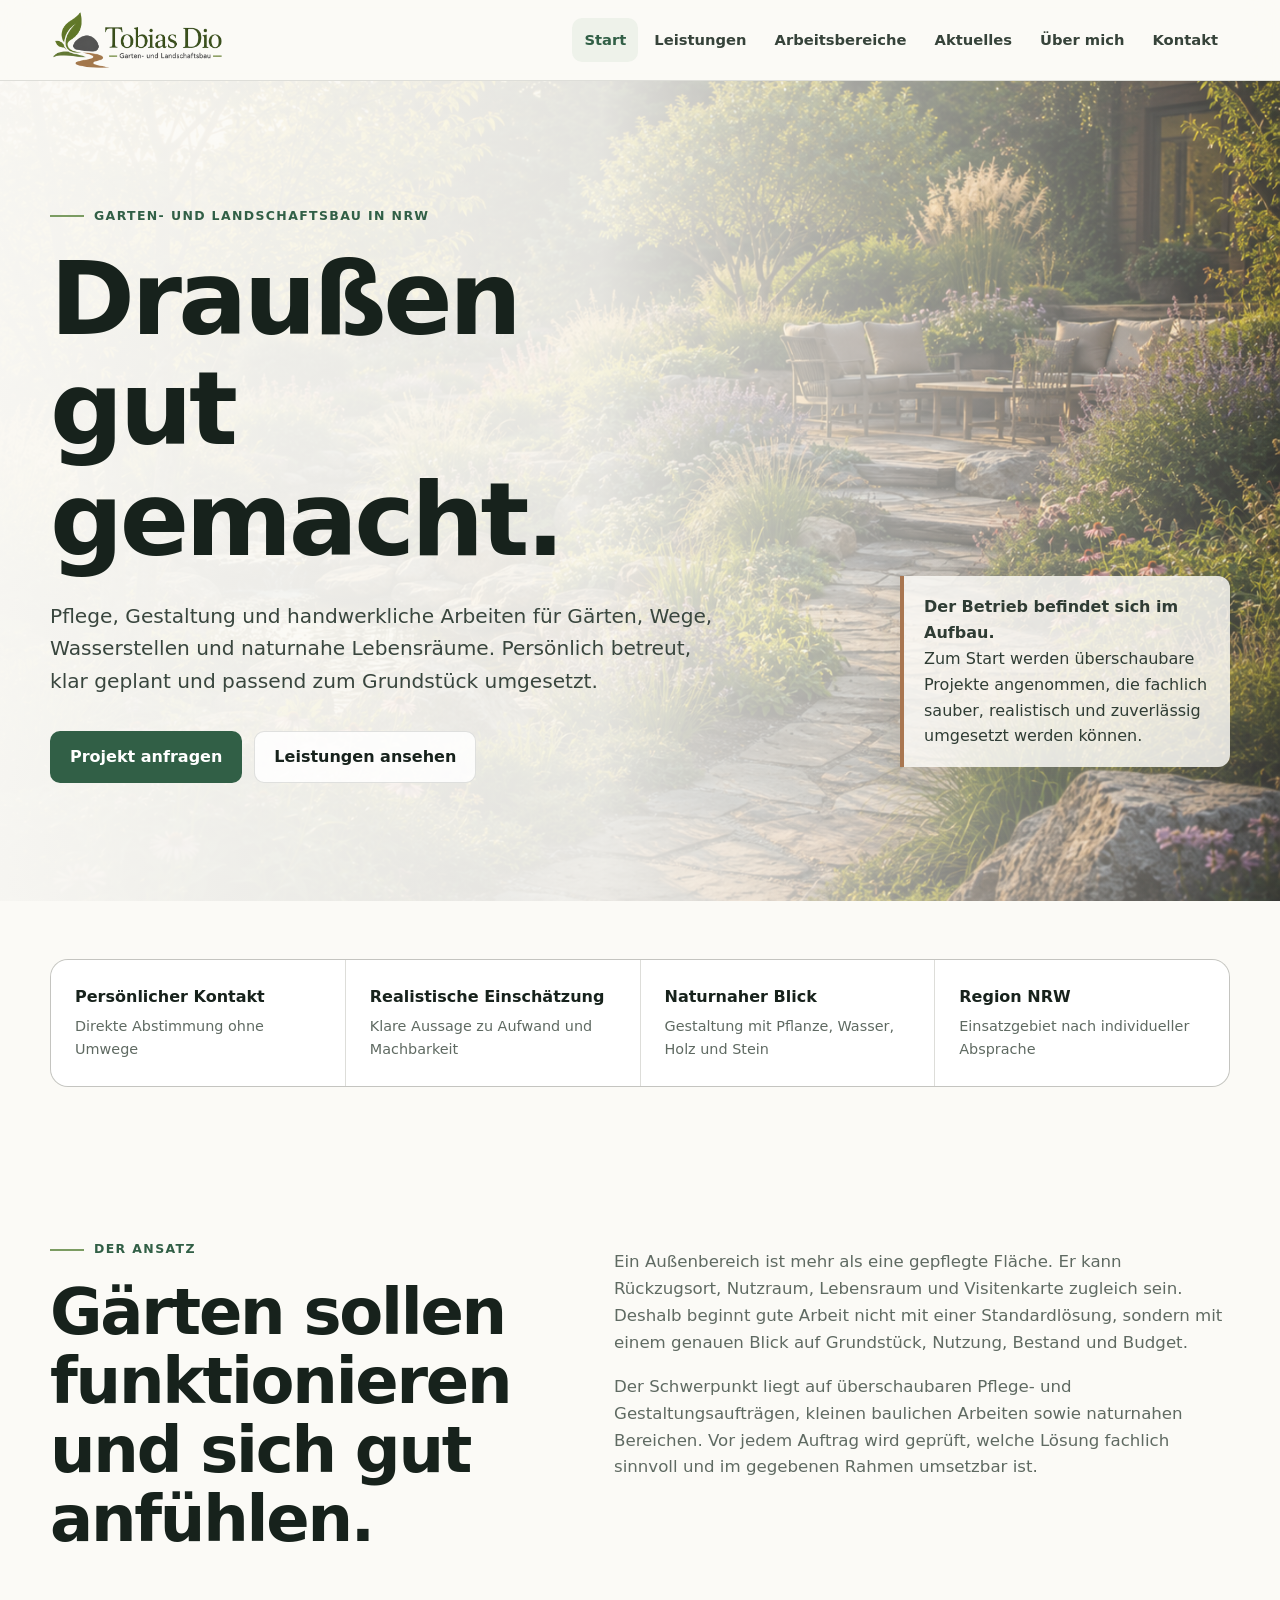
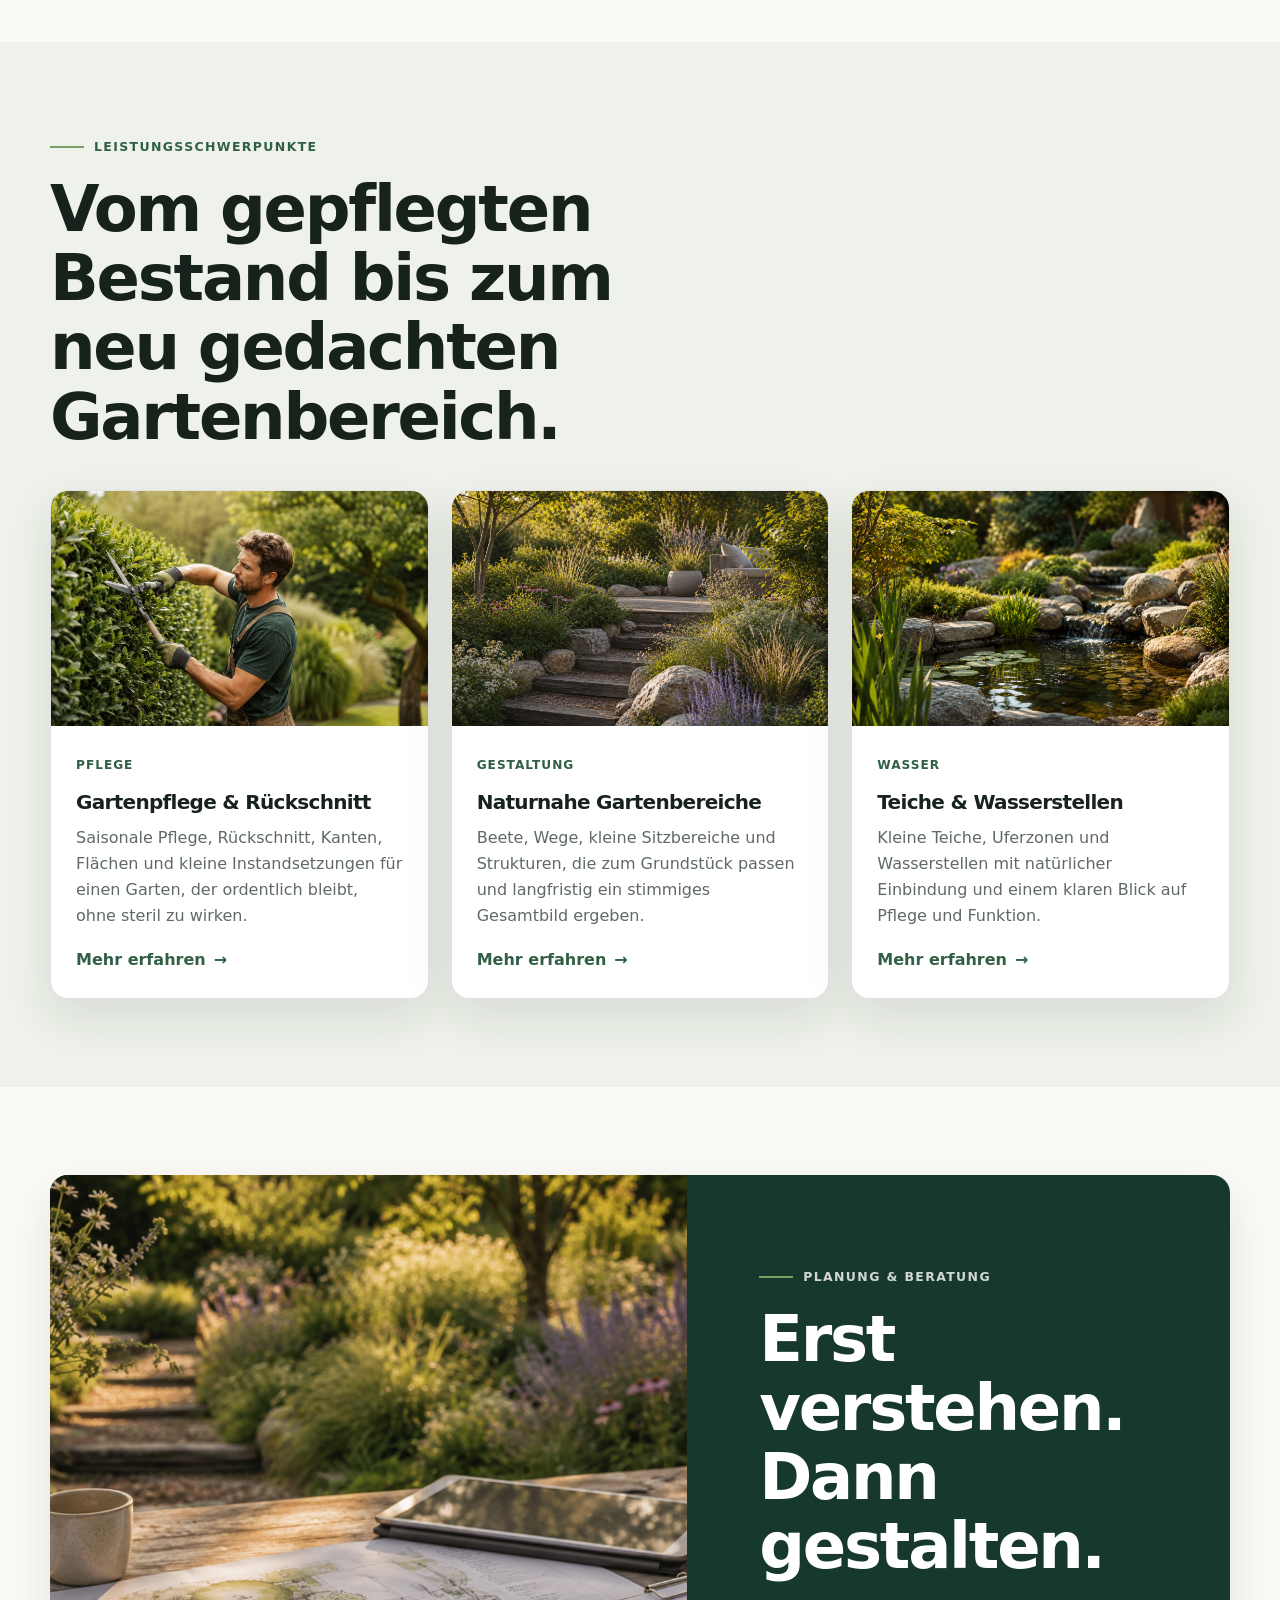
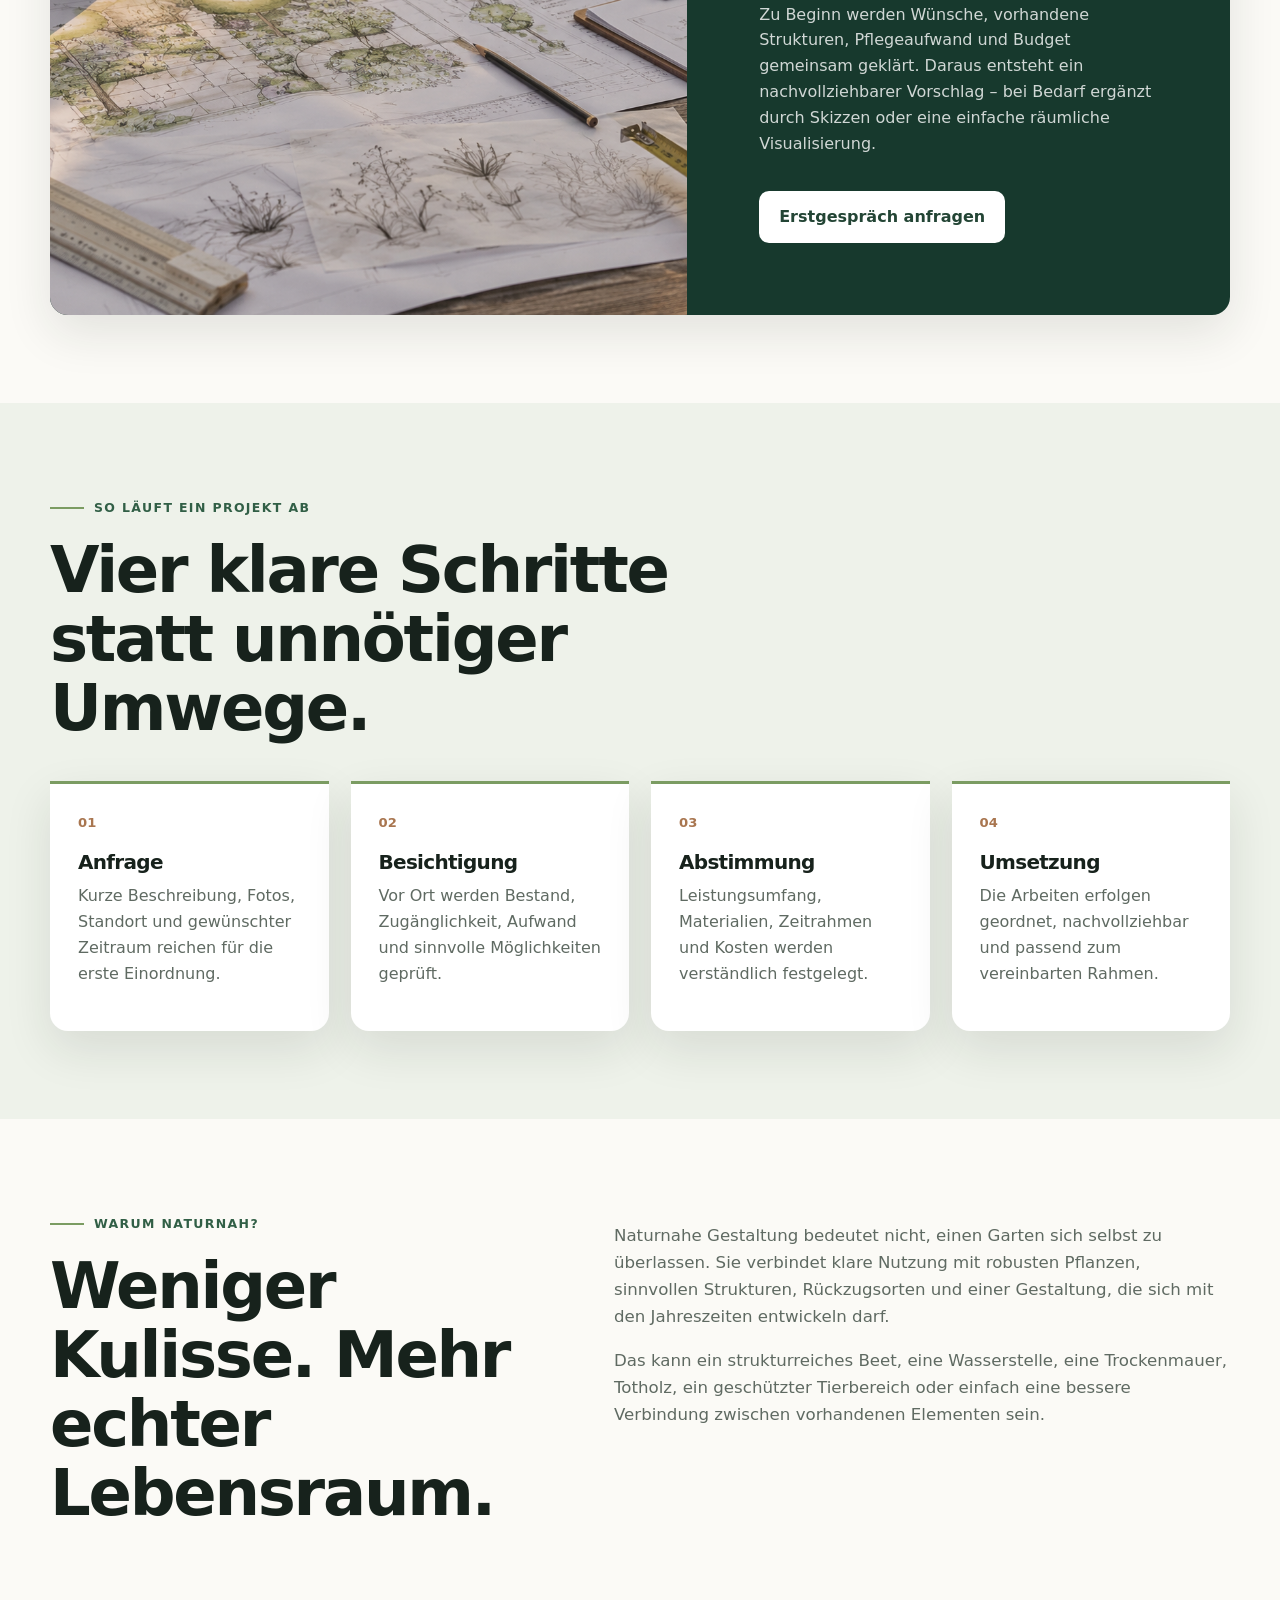
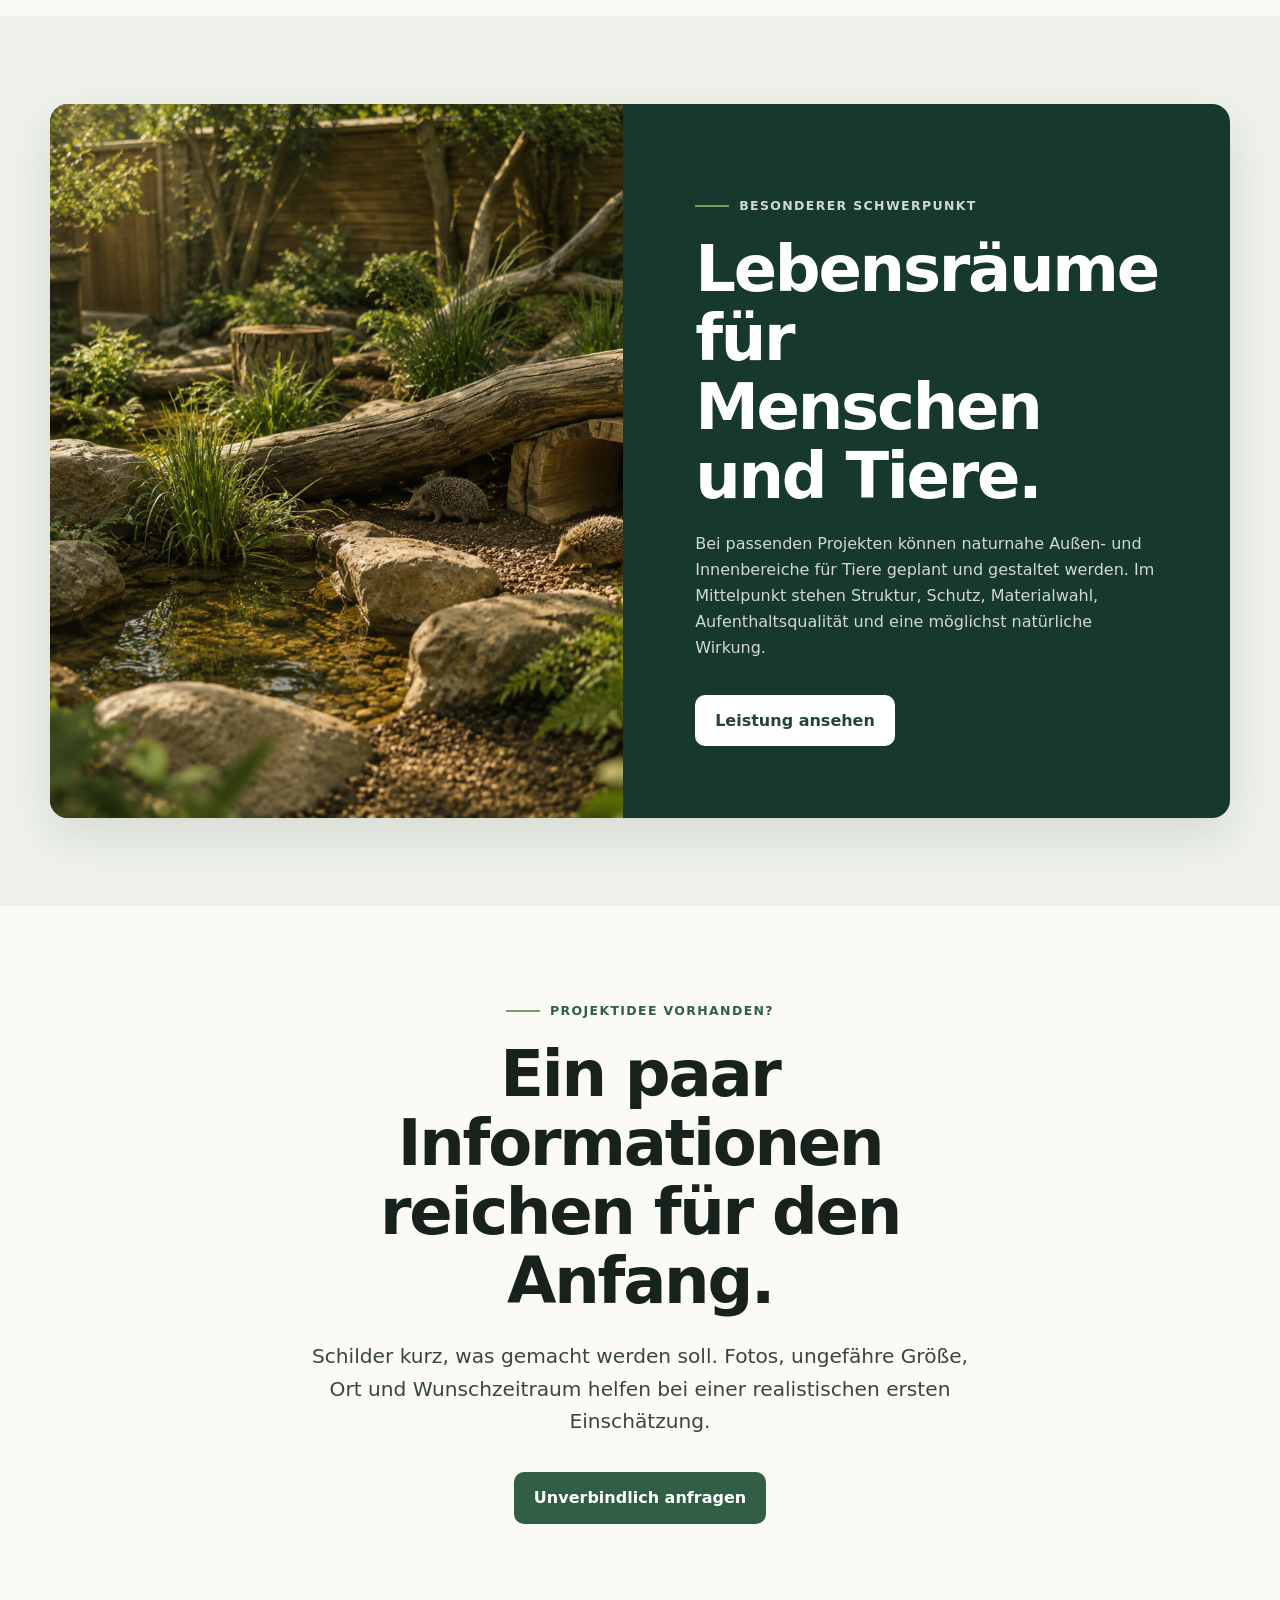
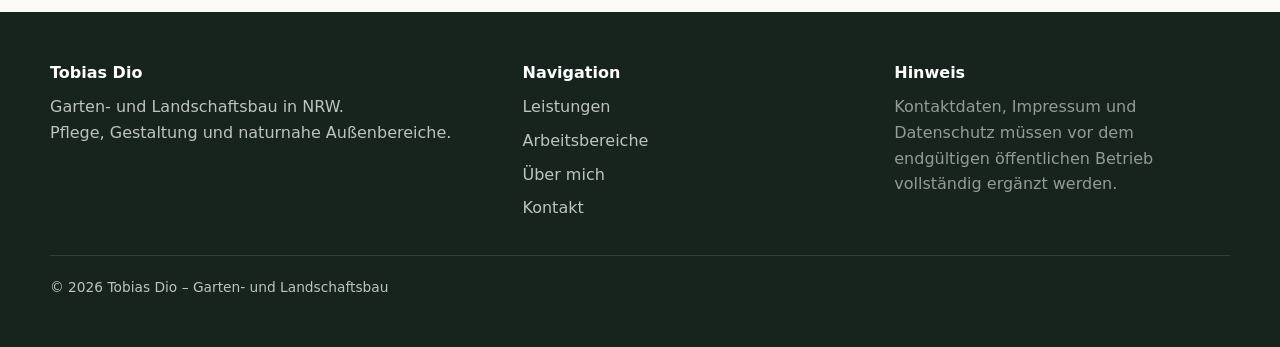
==== commit 7ca93f8b: "update" ====
--- a/index.html
+++ b/index.html
@@ -1,133 +1,12 @@
-<!doctype html>
-<html lang="de">
-  <head>
-    <meta charset="utf-8">
-    <meta name="viewport" content="width=device-width, initial-scale=1">
-    <title>Wildgrün Naturwerk | Welcome</title>
-    <meta name="description" content="Naturnahe Gartenpflege, Baumpflege, Pflasterarbeiten, Teichbau und Tieranlagen von Wildgrün Naturwerk.">
-    <link rel="stylesheet" href="styles.css">
-  </head>
-  <body>
-    <header class="site-header">
-      <div class="nav-wrap">
-        <a class="brand" href="index.html" aria-label="Wildgrün Naturwerk Startseite">
-          <img src="assets/logo.svg" alt="">
-          <span>Wildgrün Naturwerk<small>Garten. Pflege. Lebensraum.</small></span>
-        </a>
-        <button class="nav-toggle" type="button" aria-label="Menü öffnen" aria-expanded="false" data-nav-toggle>☰</button>
-        <nav class="nav-links" data-nav-links>
-          <a class="active" href="index.html">Welcome</a>
-          <a href="portfolio.html">Portfolio</a>
-          <a href="aktuelles.html">Aktuelles</a>
-          <a href="angebote.html">Angebote</a>
-          <a href="kontakt.html">Kontakt</a>
-          <a href="about.html">About</a>
-        </nav>
-      </div>
-    </header>
-
-    <main>
-      <section class="hero photo-hero">
-        <div class="hero-grid">
-          <div>
-            <p class="eyebrow">Naturnahes Garten- und Landschaftswerk</p>
-            <h1>Wildgrün Naturwerk</h1>
-            <p class="lead">Gartenpflege, Baumpflege im kleinen Rahmen, Pflaster, Teiche und Lebensräume für Tiere. Ruhig geplant, sauber umgesetzt und nah an dem, was draußen wirklich funktioniert.</p>
-            <div class="actions">
-              <a class="button" href="angebote.html">Angebote ansehen</a>
-              <a class="button secondary" href="kontakt.html">Projekt anfragen</a>
-            </div>
-          </div>
-          <p class="hero-note">Start mit kleinen Aufträgen, ehrlicher Einschätzung und handwerklicher Arbeit. Aus einer Idee wird Schritt für Schritt ein Betrieb.</p>
-        </div>
-      </section>
-
-      <section class="section">
-        <div class="wrap intro">
-          <div>
-            <p class="eyebrow">Der Ansatz</p>
-            <h2>Natur darf sichtbar bleiben.</h2>
-          </div>
-          <div>
-            <p class="copy">Wildgrün Naturwerk steht für Außenbereiche, die gepflegt wirken und trotzdem Charakter behalten. Wege, Pflanzen, Wasser, Holz und Stein sollen zusammen einen lebendigen Ort ergeben.</p>
-            <p class="copy">Zum Start liegt der Fokus auf überschaubaren Aufträgen: Rückschnitt, Kopfschnitt an Weiden, Obstbaumschnitt, kleine Baumfällungen, Pflasterarbeiten, Terrassen, Zäune, Teichbereiche und Anlagen für Tiere.</p>
-          </div>
-        </div>
-      </section>
-
-      <section class="section alt">
-        <div class="wrap image-grid">
-          <article class="image-card">
-            <img src="assets/photos/baumarbeit.jpg" alt="Baumarbeit mit Motorsäge">
-            <div>
-              <span class="tag">Baum & Gehölz</span>
-              <h3>Kleine Baumarbeiten</h3>
-              <p>Kopfschnitt Weide, Obstbaumschnitt, Gehölzpflege und Baumfällungen bis 20 cm Stammumfang auf 1 m Höhe.</p>
-            </div>
-          </article>
-          <article class="image-card">
-            <img src="assets/photos/pflaster-flaeche.jpg" alt="Vorbereitete Fläche für Pflasterarbeiten">
-            <div>
-              <span class="tag">Stein & Wege</span>
-              <h3>Pflaster, Treppen, Rampen</h3>
-              <p>Funktionale Wege, kleine Flächen, Treppen, Rollstuhlrampen und robuste Übergänge im Garten.</p>
-            </div>
-          </article>
-          <article class="image-card">
-            <img src="assets/photos/tieranlage-natur.jpg" alt="Naturnaher Garten mit Wasser und Tierlebensraum">
-            <div>
-              <span class="tag">Tierbereiche</span>
-              <h3>Von Degu bis Nashorn gedacht</h3>
-              <p>Innen- und Außenanlagen, die Naturräume nachempfinden: Struktur, Material, Schutz und Bewegung.</p>
-            </div>
-          </article>
-        </div>
-      </section>
-
-      <section class="section">
-        <div class="wrap split-feature">
-          <div>
-            <p class="eyebrow">Leistungen</p>
-            <h2>Kleine Aufträge, breite Erfahrung.</h2>
-            <p class="copy">Das Angebot bleibt bewusst klar und nicht zu kleinteilig. Für jedes Projekt zählt die Lage vor Ort: Was ist sinnvoll, was ist machbar, was passt zum Garten oder zur Anlage?</p>
-            <ul class="check-list">
-              <li>Pflegearbeiten, Rückschnitt und Sturmschadenbeseitigung</li>
-              <li>Pflasterarbeiten, Treppen, Rollstuhlrampen, Terrassen und Zäune</li>
-              <li>Teichbau und naturnahe Gartengestaltung</li>
-              <li>Anlagengestaltung für Tiere, innen wie außen</li>
-            </ul>
-            <div class="actions">
-              <a class="button" href="angebote.html">Alle Bereiche</a>
-            </div>
-          </div>
-          <img src="assets/photos/teich-naturgarten.jpg" alt="Naturnaher Teich mit Steinen und Pflanzen">
-        </div>
-      </section>
-
-      <section class="section dark">
-        <div class="wrap intro">
-          <div>
-            <p class="eyebrow">Tobias Dio</p>
-            <h2>Gutes Auge, dreckige Schuhe.</h2>
-          </div>
-          <div>
-            <p class="copy">Die vorhandenen Fotografie-Seiten zeigen den Blick für Licht, Struktur und Atmosphäre. Wildgrün Naturwerk überträgt diesen Blick nach draußen: nicht steril, sondern stimmig, nutzbar und lebendig.</p>
-            <p class="copy">Der Betrieb ist noch im Aufbau. Genau deshalb beginnt alles mit ehrlichen kleinen Aufträgen, sauberer Kommunikation und sichtbaren Ergebnissen.</p>
-          </div>
-        </div>
-      </section>
-    </main>
-
-    <footer class="site-footer">
-      <div class="wrap footer-grid">
-        <div><strong>Wildgrün Naturwerk</strong>Garten- und Landschaftsbau im Aufbau</div>
-        <div class="footer-links">
-          <a href="portfolio.html">Portfolio</a>
-          <a href="angebote.html">Angebote</a>
-          <a href="kontakt.html">Kontakt</a>
-        </div>
-      </div>
-    </footer>
-    <script src="script.js"></script>
-  </body>
-</html>
+<!doctype html><html lang="de"><head><meta charset="utf-8"><meta name="viewport" content="width=device-width,initial-scale=1"><title>Tobias Dio | Garten- und Landschaftsbau in NRW</title><meta name="description" content="Tobias Dio – Garten- und Landschaftsbau in NRW. Gartenpflege, naturnahe Gartengestaltung, kleine Pflasterarbeiten, Teichbau und Lebensräume für Tiere."><link rel="icon" type="image/png" href="assets/favicon-64.png"><link rel="stylesheet" href="styles.css"></head><body>
+<header class="site-header"><div class="nav-wrap"><a class="brand" href="index.html" aria-label="Tobias Dio – Garten- und Landschaftsbau, Startseite"><img class="brand-logo" src="assets/logo-tobias-dio.png" alt="Tobias Dio – Garten- und Landschaftsbau"></a><button class="nav-toggle" type="button" aria-label="Menü öffnen" aria-expanded="false" data-nav-toggle>☰</button><nav class="nav-links" data-nav-links><a class="active" href="index.html">Start</a><a href="angebote.html">Leistungen</a><a href="portfolio.html">Arbeitsbereiche</a><a href="aktuelles.html">Aktuelles</a><a href="about.html">Über mich</a><a href="kontakt.html">Kontakt</a></nav></div></header>
+<main><section class="hero"><div class="hero-grid"><div><p class="eyebrow">Garten- und Landschaftsbau in NRW</p><h1>Draußen gut gemacht.</h1><p class="lead">Pflege, Gestaltung und handwerkliche Arbeiten für Gärten, Wege, Wasserstellen und naturnahe Lebensräume. Persönlich betreut, klar geplant und passend zum Grundstück umgesetzt.</p><div class="actions"><a class="button" href="kontakt.html">Projekt anfragen</a><a class="button secondary" href="angebote.html">Leistungen ansehen</a></div></div><p class="hero-note"><strong>Der Betrieb befindet sich im Aufbau.</strong><br>Zum Start werden überschaubare Projekte angenommen, die fachlich sauber, realistisch und zuverlässig umgesetzt werden können.</p></div></section>
+<section class="section compact"><div class="wrap trust-strip"><div class="trust-item"><strong>Persönlicher Kontakt</strong><span>Direkte Abstimmung ohne Umwege</span></div><div class="trust-item"><strong>Realistische Einschätzung</strong><span>Klare Aussage zu Aufwand und Machbarkeit</span></div><div class="trust-item"><strong>Naturnaher Blick</strong><span>Gestaltung mit Pflanze, Wasser, Holz und Stein</span></div><div class="trust-item"><strong>Region NRW</strong><span>Einsatzgebiet nach individueller Absprache</span></div></div></section>
+<section class="section"><div class="wrap intro"><div><p class="eyebrow">Der Ansatz</p><h2>Gärten sollen funktionieren und sich gut anfühlen.</h2></div><div><p class="copy">Ein Außenbereich ist mehr als eine gepflegte Fläche. Er kann Rückzugsort, Nutzraum, Lebensraum und Visitenkarte zugleich sein. Deshalb beginnt gute Arbeit nicht mit einer Standardlösung, sondern mit einem genauen Blick auf Grundstück, Nutzung, Bestand und Budget.</p><p class="copy">Der Schwerpunkt liegt auf überschaubaren Pflege- und Gestaltungsaufträgen, kleinen baulichen Arbeiten sowie naturnahen Bereichen. Vor jedem Auftrag wird geprüft, welche Lösung fachlich sinnvoll und im gegebenen Rahmen umsetzbar ist.</p></div></div></section>
+<section class="section alt"><div class="wrap"><p class="eyebrow">Leistungsschwerpunkte</p><h2>Vom gepflegten Bestand bis zum neu gedachten Gartenbereich.</h2><div class="grid three" style="margin-top:38px"><article class="card"><img class="card-image" src="assets/images/gartenpflege.png" alt="Gartenpflege und Rückschnitt"><div class="card-body"><span class="tag">Pflege</span><h3>Gartenpflege & Rückschnitt</h3><p>Saisonale Pflege, Rückschnitt, Kanten, Flächen und kleine Instandsetzungen für einen Garten, der ordentlich bleibt, ohne steril zu wirken.</p><a class="service-link" href="angebote.html#pflege">Mehr erfahren</a></div></article><article class="card"><img class="card-image" src="assets/images/gartengestaltung-2.png" alt="Naturnahe Gartengestaltung"><div class="card-body"><span class="tag">Gestaltung</span><h3>Naturnahe Gartenbereiche</h3><p>Beete, Wege, kleine Sitzbereiche und Strukturen, die zum Grundstück passen und langfristig ein stimmiges Gesamtbild ergeben.</p><a class="service-link" href="angebote.html#gestaltung">Mehr erfahren</a></div></article><article class="card"><img class="card-image" src="assets/images/teich-wasser.png" alt="Naturnaher Gartenteich"><div class="card-body"><span class="tag">Wasser</span><h3>Teiche & Wasserstellen</h3><p>Kleine Teiche, Uferzonen und Wasserstellen mit natürlicher Einbindung und einem klaren Blick auf Pflege und Funktion.</p><a class="service-link" href="angebote.html#wasser">Mehr erfahren</a></div></article></div></div></section>
+<section class="section"><div class="wrap feature-band"><div class="visual" style="background-image:url('assets/images/planung-beratung.png')"></div><div class="text"><p class="eyebrow">Planung & Beratung</p><h2>Erst verstehen. Dann gestalten.</h2><p>Zu Beginn werden Wünsche, vorhandene Strukturen, Pflegeaufwand und Budget gemeinsam geklärt. Daraus entsteht ein nachvollziehbarer Vorschlag – bei Bedarf ergänzt durch Skizzen oder eine einfache räumliche Visualisierung.</p><div class="actions"><a class="button" href="kontakt.html">Erstgespräch anfragen</a></div></div></div></section>
+<section class="section alt"><div class="wrap"><p class="eyebrow">So läuft ein Projekt ab</p><h2>Vier klare Schritte statt unnötiger Umwege.</h2><div class="process" style="margin-top:38px"><div class="process-item"><h3>Anfrage</h3><p>Kurze Beschreibung, Fotos, Standort und gewünschter Zeitraum reichen für die erste Einordnung.</p></div><div class="process-item"><h3>Besichtigung</h3><p>Vor Ort werden Bestand, Zugänglichkeit, Aufwand und sinnvolle Möglichkeiten geprüft.</p></div><div class="process-item"><h3>Abstimmung</h3><p>Leistungsumfang, Materialien, Zeitrahmen und Kosten werden verständlich festgelegt.</p></div><div class="process-item"><h3>Umsetzung</h3><p>Die Arbeiten erfolgen geordnet, nachvollziehbar und passend zum vereinbarten Rahmen.</p></div></div></div></section>
+<section class="section"><div class="wrap intro"><div><p class="eyebrow">Warum naturnah?</p><h2>Weniger Kulisse. Mehr echter Lebensraum.</h2></div><div><p class="copy">Naturnahe Gestaltung bedeutet nicht, einen Garten sich selbst zu überlassen. Sie verbindet klare Nutzung mit robusten Pflanzen, sinnvollen Strukturen, Rückzugsorten und einer Gestaltung, die sich mit den Jahreszeiten entwickeln darf.</p><p class="copy">Das kann ein strukturreiches Beet, eine Wasserstelle, eine Trockenmauer, Totholz, ein geschützter Tierbereich oder einfach eine bessere Verbindung zwischen vorhandenen Elementen sein.</p></div></div></section>
+<section class="section alt"><div class="wrap feature-band"><div class="visual" style="background-image:url('assets/images/lebensraeume-tiere.png')"></div><div class="text"><p class="eyebrow">Besonderer Schwerpunkt</p><h2>Lebensräume für Menschen und Tiere.</h2><p>Bei passenden Projekten können naturnahe Außen- und Innenbereiche für Tiere geplant und gestaltet werden. Im Mittelpunkt stehen Struktur, Schutz, Materialwahl, Aufenthaltsqualität und eine möglichst natürliche Wirkung.</p><div class="actions"><a class="button" href="angebote.html#tiere">Leistung ansehen</a></div></div></div></section>
+<section class="section"><div class="wrap" style="text-align:center"><p class="eyebrow">Projektidee vorhanden?</p><h2 style="margin-inline:auto">Ein paar Informationen reichen für den Anfang.</h2><p class="lead" style="margin-inline:auto">Schilder kurz, was gemacht werden soll. Fotos, ungefähre Größe, Ort und Wunschzeitraum helfen bei einer realistischen ersten Einschätzung.</p><div class="actions" style="justify-content:center"><a class="button" href="kontakt.html">Unverbindlich anfragen</a></div></div></section></main>
+<footer class="site-footer"><div class="wrap"><div class="footer-grid"><div><strong>Tobias Dio</strong>Garten- und Landschaftsbau in NRW.<br>Pflege, Gestaltung und naturnahe Außenbereiche.</div><div><strong>Navigation</strong><div class="footer-links"><a href="angebote.html">Leistungen</a><a href="portfolio.html">Arbeitsbereiche</a><a href="about.html">Über mich</a><a href="kontakt.html">Kontakt</a></div></div><div><strong>Hinweis</strong><span class="legal-placeholder">Kontaktdaten, Impressum und Datenschutz müssen vor dem endgültigen öffentlichen Betrieb vollständig ergänzt werden.</span></div></div><div class="footer-bottom">© 2026 Tobias Dio – Garten- und Landschaftsbau</div></div></footer><script src="script.js"></script></body></html>
--- a/styles.css
+++ b/styles.css
@@ -1,650 +1,17 @@
 :root {
-  --ink: #17241e;
-  --muted: #5d665f;
-  --paper: #fbfaf5;
-  --field: #edf1e8;
+  --ink: #17221c;
+  --muted: #5f6a62;
+  --paper: #fbfaf6;
+  --surface: #ffffff;
+  --field: #eef2ea;
   --moss: #315f46;
-  --leaf: #78985c;
-  --clay: #a7754c;
-  --water: #4f7f82;
-  --line: rgba(23, 36, 30, 0.14);
-  --shadow: 0 18px 45px rgba(25, 40, 31, 0.12);
+  --moss-dark: #234535;
+  --leaf: #7b9c62;
+  --clay: #a97650;
+  --line: rgba(23,34,28,.13);
+  --shadow: 0 18px 48px rgba(25,40,31,.11);
+  --radius: 18px;
 }
-
-* {
-  box-sizing: border-box;
-}
-
-html {
-  scroll-behavior: smooth;
-}
-
-body {
-  margin: 0;
-  color: var(--ink);
-  background: var(--paper);
-  font-family: Inter, ui-sans-serif, system-ui, -apple-system, BlinkMacSystemFont, "Segoe UI", sans-serif;
-  line-height: 1.55;
-}
-
-img,
-svg {
-  max-width: 100%;
-}
-
-a {
-  color: inherit;
-  text-decoration: none;
-}
-
-.site-header {
-  position: sticky;
-  top: 0;
-  z-index: 10;
-  background: rgba(251, 250, 245, 0.92);
-  border-bottom: 1px solid var(--line);
-  backdrop-filter: blur(14px);
-}
-
-.nav-wrap {
-  width: min(1160px, calc(100% - 32px));
-  min-height: 78px;
-  margin: 0 auto;
-  display: flex;
-  align-items: center;
-  justify-content: space-between;
-  gap: 24px;
-}
-
-.brand {
-  display: inline-flex;
-  align-items: center;
-  gap: 12px;
-  font-weight: 800;
-  letter-spacing: 0;
-}
-
-.brand img {
-  width: 48px;
-  height: 48px;
-}
-
-.brand span {
-  display: block;
-  font-size: 1.05rem;
-}
-
-.brand small {
-  display: block;
-  color: var(--muted);
-  font-size: 0.72rem;
-  font-weight: 700;
-  text-transform: uppercase;
-}
-
-.nav-toggle {
-  display: none;
-  width: 44px;
-  height: 44px;
-  border: 1px solid var(--line);
-  border-radius: 8px;
-  background: #fff;
-  color: var(--ink);
-  font-size: 1.35rem;
-}
-
-.nav-links {
-  display: flex;
-  align-items: center;
-  gap: 4px;
-}
-
-.nav-links a {
-  border-radius: 8px;
-  padding: 10px 12px;
-  color: #35433a;
-  font-size: 0.94rem;
-  font-weight: 700;
-}
-
-.nav-links a:hover,
-.nav-links a.active {
-  background: var(--field);
-  color: var(--moss);
-}
-
-.section {
-  padding: 82px 0;
-}
-
-.section.alt {
-  background: var(--field);
-}
-
-.section.dark {
-  background: #17241e;
-  color: #fff;
-}
-
-.section.dark .copy {
-  color: rgba(255, 255, 255, 0.76);
-}
-
-.section.dark .eyebrow {
-  color: #c8d8b2;
-}
-
-.wrap {
-  width: min(1160px, calc(100% - 32px));
-  margin: 0 auto;
-}
-
-.hero {
-  min-height: calc(100vh - 78px);
-  display: grid;
-  align-items: center;
-  padding: 64px 0 34px;
-  background:
-    linear-gradient(90deg, rgba(251, 250, 245, 0.96) 0%, rgba(251, 250, 245, 0.82) 44%, rgba(251, 250, 245, 0.18) 100%),
-    url("assets/landscape.svg") center right / cover no-repeat;
-}
-
-.photo-hero {
-  background:
-    linear-gradient(90deg, rgba(251, 250, 245, 0.98) 0%, rgba(251, 250, 245, 0.88) 44%, rgba(251, 250, 245, 0.2) 100%),
-    url("assets/photos/hero-natur.jpg") center right / cover no-repeat;
-}
-
-.hero-grid {
-  width: min(1160px, calc(100% - 32px));
-  margin: 0 auto;
-  display: grid;
-  grid-template-columns: minmax(0, 620px) 1fr;
-  gap: 48px;
-  align-items: center;
-}
-
-.eyebrow {
-  display: inline-flex;
-  align-items: center;
-  gap: 8px;
-  margin: 0 0 18px;
-  color: var(--moss);
-  font-size: 0.82rem;
-  font-weight: 800;
-  text-transform: uppercase;
-}
-
-.eyebrow::before {
-  content: "";
-  width: 34px;
-  height: 2px;
-  background: var(--leaf);
-}
-
-h1,
-h2,
-h3 {
-  margin: 0;
-  line-height: 1.08;
-  letter-spacing: 0;
-}
-
-h1 {
-  max-width: 11ch;
-  font-size: clamp(3rem, 8vw, 6.6rem);
-}
-
-h2 {
-  font-size: clamp(2.1rem, 5vw, 4rem);
-}
-
-h3 {
-  font-size: 1.2rem;
-}
-
-p {
-  margin: 0;
-}
-
-.lead {
-  max-width: 620px;
-  margin-top: 24px;
-  color: #35433a;
-  font-size: clamp(1.05rem, 2vw, 1.25rem);
-}
-
-.actions {
-  display: flex;
-  flex-wrap: wrap;
-  gap: 12px;
-  margin-top: 34px;
-}
-
-.button {
-  display: inline-flex;
-  align-items: center;
-  justify-content: center;
-  min-height: 46px;
-  border: 1px solid transparent;
-  border-radius: 8px;
-  padding: 12px 18px;
-  background: var(--moss);
-  color: #fff;
-  font-weight: 800;
-}
-
-.button.secondary {
-  border-color: var(--line);
-  background: rgba(255, 255, 255, 0.75);
-  color: var(--ink);
-}
-
-.hero-note {
-  align-self: end;
-  justify-self: end;
-  max-width: 300px;
-  border-left: 4px solid var(--clay);
-  padding: 16px 0 16px 18px;
-  color: #2d3b32;
-  background: rgba(251, 250, 245, 0.72);
-}
-
-.intro {
-  display: grid;
-  grid-template-columns: minmax(0, 0.9fr) minmax(280px, 1.1fr);
-  gap: 56px;
-  align-items: start;
-}
-
-.copy {
-  color: var(--muted);
-  font-size: 1.05rem;
-}
-
-.copy + .copy {
-  margin-top: 16px;
-}
-
-.grid {
-  display: grid;
-  gap: 18px;
-}
-
-.grid.three {
-  grid-template-columns: repeat(3, minmax(0, 1fr));
-}
-
-.grid.two {
-  grid-template-columns: repeat(2, minmax(0, 1fr));
-}
-
-.card {
-  min-height: 220px;
-  border: 1px solid var(--line);
-  border-radius: 8px;
-  padding: 24px;
-  background: #fff;
-  box-shadow: var(--shadow);
-}
-
-.card.marked {
-  background: #fffdf7;
-}
-
-.card .tag {
-  display: inline-block;
-  margin-bottom: 18px;
-  color: var(--moss);
-  font-size: 0.78rem;
-  font-weight: 900;
-  text-transform: uppercase;
-}
-
-.card p {
-  margin-top: 12px;
-  color: var(--muted);
-}
-
-.image-grid {
-  display: grid;
-  grid-template-columns: repeat(3, minmax(0, 1fr));
-  gap: 18px;
-}
-
-.image-card,
-.work-card {
-  overflow: hidden;
-  border: 1px solid var(--line);
-  border-radius: 8px;
-  background: #fff;
-  box-shadow: var(--shadow);
-}
-
-.image-card img,
-.work-card img,
-.split-feature img {
-  display: block;
-  width: 100%;
-  object-fit: cover;
-}
-
-.image-card img {
-  aspect-ratio: 4 / 3;
-}
-
-.image-card div,
-.work-card div {
-  padding: 22px;
-}
-
-.image-card p,
-.work-card p {
-  margin-top: 10px;
-  color: var(--muted);
-}
-
-.split-feature {
-  display: grid;
-  grid-template-columns: minmax(0, 0.9fr) minmax(320px, 1.1fr);
-  gap: 38px;
-  align-items: center;
-}
-
-.split-feature.reverse {
-  grid-template-columns: minmax(320px, 1.1fr) minmax(0, 0.9fr);
-}
-
-.split-feature.reverse > div {
-  order: 2;
-}
-
-.split-feature img {
-  min-height: 420px;
-  max-height: 560px;
-  border-radius: 8px;
-  box-shadow: var(--shadow);
-}
-
-.check-list {
-  display: grid;
-  gap: 10px;
-  margin: 24px 0 0;
-  padding: 0;
-  list-style: none;
-}
-
-.check-list li {
-  position: relative;
-  padding-left: 28px;
-  color: var(--muted);
-}
-
-.check-list li::before {
-  content: "";
-  position: absolute;
-  left: 0;
-  top: 0.6em;
-  width: 14px;
-  height: 8px;
-  border-left: 3px solid var(--leaf);
-  border-bottom: 3px solid var(--leaf);
-  transform: rotate(-45deg);
-}
-
-.gallery {
-  display: grid;
-  grid-template-columns: repeat(6, minmax(0, 1fr));
-  gap: 18px;
-}
-
-.work-card {
-  grid-column: span 3;
-}
-
-.work-card.large {
-  grid-column: span 6;
-  display: grid;
-  grid-template-columns: minmax(0, 1.25fr) minmax(280px, 0.75fr);
-  align-items: stretch;
-}
-
-.work-card img {
-  height: 100%;
-  min-height: 320px;
-}
-
-.work-card:not(.large) img {
-  aspect-ratio: 4 / 3;
-}
-
-.feature-band {
-  display: grid;
-  grid-template-columns: 1fr 1fr;
-  min-height: 440px;
-  overflow: hidden;
-  border-radius: 8px;
-  background: #17392d;
-  color: #fff;
-}
-
-.feature-band .visual {
-  background: url("assets/landscape.svg") center / cover no-repeat;
-}
-
-.feature-band .text {
-  padding: clamp(28px, 6vw, 64px);
-}
-
-.feature-band p {
-  margin-top: 18px;
-  color: rgba(255, 255, 255, 0.78);
-}
-
-.page-hero {
-  padding: 88px 0 54px;
-  background:
-    linear-gradient(90deg, rgba(237, 241, 232, 0.96), rgba(237, 241, 232, 0.84)),
-    url("assets/photos/hero-natur.jpg") center / cover no-repeat;
-}
-
-.page-portfolio {
-  background:
-    linear-gradient(90deg, rgba(237, 241, 232, 0.96), rgba(237, 241, 232, 0.84)),
-    url("assets/photos/pflaster-flaeche.jpg") center / cover no-repeat;
-}
-
-.page-angebote {
-  background:
-    linear-gradient(90deg, rgba(237, 241, 232, 0.96), rgba(237, 241, 232, 0.84)),
-    url("assets/photos/gartenplanung.jpg") center / cover no-repeat;
-}
-
-.page-about,
-.page-news {
-  background:
-    linear-gradient(90deg, rgba(237, 241, 232, 0.96), rgba(237, 241, 232, 0.84)),
-    url("assets/photos/teich-naturgarten.jpg") center / cover no-repeat;
-}
-
-.page-hero .lead {
-  max-width: 760px;
-}
-
-.list {
-  display: grid;
-  gap: 12px;
-  margin: 22px 0 0;
-  padding: 0;
-  list-style: none;
-}
-
-.list li {
-  border-top: 1px solid var(--line);
-  padding-top: 12px;
-  color: var(--muted);
-}
-
-.timeline {
-  display: grid;
-  gap: 18px;
-}
-
-.timeline-item {
-  border-left: 3px solid var(--leaf);
-  padding: 8px 0 8px 20px;
-}
-
-.timeline-item strong {
-  display: block;
-}
-
-.contact-box {
-  display: grid;
-  grid-template-columns: 0.9fr 1.1fr;
-  gap: 28px;
-  align-items: start;
-}
-
-form {
-  display: grid;
-  gap: 14px;
-}
-
-.bot-field {
-  position: absolute;
-  left: -10000px;
-  width: 1px;
-  height: 1px;
-  overflow: hidden;
-}
-
-label {
-  display: grid;
-  gap: 6px;
-  color: #36443a;
-  font-weight: 800;
-}
-
-input,
-textarea,
-select {
-  width: 100%;
-  border: 1px solid var(--line);
-  border-radius: 8px;
-  padding: 13px 14px;
-  background: #fff;
-  color: var(--ink);
-  font: inherit;
-}
-
-textarea {
-  min-height: 138px;
-  resize: vertical;
-}
-
-.site-footer {
-  padding: 38px 0;
-  border-top: 1px solid var(--line);
-  background: #17241e;
-  color: rgba(255, 255, 255, 0.78);
-}
-
-.footer-grid {
-  display: flex;
-  justify-content: space-between;
-  gap: 28px;
-}
-
-.footer-grid strong {
-  display: block;
-  color: #fff;
-}
-
-.footer-links {
-  display: flex;
-  flex-wrap: wrap;
-  gap: 14px;
-}
-
-@media (max-width: 820px) {
-  .nav-toggle {
-    display: inline-grid;
-    place-items: center;
-  }
-
-  .nav-links {
-    position: absolute;
-    left: 16px;
-    right: 16px;
-    top: 76px;
-    display: none;
-    flex-direction: column;
-    align-items: stretch;
-    border: 1px solid var(--line);
-    border-radius: 8px;
-    padding: 10px;
-    background: #fff;
-    box-shadow: var(--shadow);
-  }
-
-  .nav-links.open {
-    display: flex;
-  }
-
-  .hero {
-    min-height: auto;
-    padding: 54px 0;
-    background:
-      linear-gradient(180deg, rgba(251, 250, 245, 0.96) 0%, rgba(251, 250, 245, 0.86) 68%, rgba(251, 250, 245, 0.45) 100%),
-      url("assets/landscape.svg") center bottom / cover no-repeat;
-  }
-
-  .photo-hero {
-    background:
-      linear-gradient(180deg, rgba(251, 250, 245, 0.98) 0%, rgba(251, 250, 245, 0.88) 72%, rgba(251, 250, 245, 0.52) 100%),
-      url("assets/photos/hero-natur.jpg") center bottom / cover no-repeat;
-  }
-
-  .hero-grid,
-  .intro,
-  .feature-band,
-  .contact-box,
-  .image-grid,
-  .split-feature,
-  .split-feature.reverse,
-  .grid.three,
-  .grid.two {
-    grid-template-columns: 1fr;
-  }
-
-  .split-feature.reverse > div {
-    order: 0;
-  }
-
-  .split-feature img {
-    min-height: 260px;
-  }
-
-  .gallery,
-  .work-card.large {
-    grid-template-columns: 1fr;
-  }
-
-  .work-card,
-  .work-card.large {
-    grid-column: span 1;
-  }
-
-  .hero-note {
-    justify-self: start;
-  }
-
-  .feature-band .visual {
-    min-height: 240px;
-  }
-
-  .footer-grid {
-    flex-direction: column;
-  }
-}
+*{box-sizing:border-box} html{scroll-behavior:smooth} body{margin:0;color:var(--ink);background:var(--paper);font-family:Inter,ui-sans-serif,system-ui,-apple-system,BlinkMacSystemFont,"Segoe UI",sans-serif;line-height:1.62} img{display:block;max-width:100%} a{color:inherit;text-decoration:none} button,input,textarea,select{font:inherit}.wrap{width:min(1180px,calc(100% - 36px));margin:auto}.section{padding:88px 0}.section.alt{background:var(--field)}.section.compact{padding:58px 0}.eyebrow{display:inline-flex;align-items:center;gap:10px;margin:0 0 18px;color:var(--moss);font-size:.78rem;font-weight:900;letter-spacing:.11em;text-transform:uppercase}.eyebrow:before{content:"";width:34px;height:2px;background:var(--leaf)}h1,h2,h3{margin:0;line-height:1.08;letter-spacing:-.035em}h1{font-size:clamp(3rem,8vw,6.6rem);max-width:11ch}h2{font-size:clamp(2.15rem,5vw,4.15rem);max-width:14ch}h3{font-size:1.25rem}.lead{max-width:680px;margin-top:24px;color:#39463e;font-size:clamp(1.06rem,2vw,1.26rem)}.copy{color:var(--muted);font-size:1.04rem}.copy+.copy{margin-top:16px}.site-header{position:sticky;top:0;z-index:20;background:rgba(251,250,246,.91);border-bottom:1px solid var(--line);backdrop-filter:blur(16px)}.nav-wrap{width:min(1180px,calc(100% - 36px));min-height:80px;margin:auto;display:flex;align-items:center;justify-content:space-between;gap:24px}.brand{display:flex;align-items:center;flex:0 0 auto}.brand-logo{display:block;width:clamp(210px,19vw,300px);height:auto;max-height:62px;object-fit:contain;object-position:left center}.nav-links{display:flex;align-items:center;gap:4px}.nav-links a{padding:10px 12px;border-radius:10px;color:#36433a;font-size:.92rem;font-weight:800}.nav-links a:hover,.nav-links a.active{background:var(--field);color:var(--moss)}.nav-toggle{display:none;width:44px;height:44px;border:1px solid var(--line);border-radius:10px;background:#fff;color:var(--ink);font-size:1.25rem}.hero{min-height:calc(100vh - 80px);display:grid;align-items:center;padding:72px 0;background:linear-gradient(90deg,rgba(251,250,246,.98) 0%,rgba(251,250,246,.90) 47%,rgba(251,250,246,.20) 100%),url('assets/images/gartengestaltung-1.png') center/cover no-repeat}.hero-grid{width:min(1180px,calc(100% - 36px));margin:auto;display:grid;grid-template-columns:minmax(0,680px) 1fr;gap:48px;align-items:center}.hero h1{max-width:10.5ch}.hero-note{align-self:end;justify-self:end;max-width:330px;padding:18px 20px;border-left:4px solid var(--clay);border-radius:0 12px 12px 0;background:rgba(251,250,246,.84);color:#2f3c34;box-shadow:var(--shadow)}.actions{display:flex;flex-wrap:wrap;gap:12px;margin-top:34px}.button{display:inline-flex;align-items:center;justify-content:center;min-height:48px;padding:12px 19px;border:1px solid transparent;border-radius:10px;background:var(--moss);color:#fff;font-weight:900}.button:hover{background:var(--moss-dark)}.button.secondary{border-color:var(--line);background:rgba(255,255,255,.83);color:var(--ink)}.button.secondary:hover{background:#fff}.trust-strip{display:grid;grid-template-columns:repeat(4,1fr);gap:1px;border:1px solid var(--line);border-radius:var(--radius);overflow:hidden;background:var(--line)}.trust-item{padding:24px;background:#fff}.trust-item strong{display:block;font-size:1rem}.trust-item span{display:block;margin-top:5px;color:var(--muted);font-size:.9rem}.intro{display:grid;grid-template-columns:.9fr 1.1fr;gap:60px;align-items:start}.grid{display:grid;gap:22px}.grid.three{grid-template-columns:repeat(3,minmax(0,1fr))}.grid.two{grid-template-columns:repeat(2,minmax(0,1fr))}.card{overflow:hidden;border:1px solid var(--line);border-radius:var(--radius);background:#fff;box-shadow:var(--shadow)}.card-body{padding:25px}.card-image{aspect-ratio:16/10;object-fit:cover;width:100%}.tag{display:inline-block;margin-bottom:16px;color:var(--moss);font-size:.76rem;font-weight:900;letter-spacing:.08em;text-transform:uppercase}.card p{margin:12px 0 0;color:var(--muted)}.service-link{display:inline-flex;margin-top:18px;color:var(--moss);font-weight:900}.service-link:after{content:"→";margin-left:8px}.feature-band{display:grid;grid-template-columns:1.08fr .92fr;min-height:500px;overflow:hidden;border-radius:var(--radius);background:#17392d;color:#fff;box-shadow:var(--shadow)}.feature-band .visual{min-height:360px;background:center/cover no-repeat}.feature-band .text{padding:clamp(34px,6vw,72px)}.feature-band .text p{margin-top:20px;color:rgba(255,255,255,.8)}.feature-band h2{max-width:12ch}.feature-band .button{background:#fff;color:var(--moss-dark)}.process{display:grid;grid-template-columns:repeat(4,1fr);gap:22px;counter-reset:step}.process-item{position:relative;padding:28px;border-top:3px solid var(--leaf);background:#fff;border-radius:0 0 var(--radius) var(--radius);box-shadow:var(--shadow)}.process-item:before{counter-increment:step;content:"0" counter(step);display:block;margin-bottom:18px;color:var(--clay);font-size:.82rem;font-weight:900}.process-item p{margin-top:10px;color:var(--muted)}.page-hero{padding:96px 0 66px;background:linear-gradient(135deg,var(--field),#f8f5ed)}.page-hero h1{max-width:13ch}.service-detail{display:grid;grid-template-columns:1fr 1fr;gap:38px;align-items:center;padding:30px 0}.service-detail:nth-child(even) .service-media{order:2}.service-media img{width:100%;aspect-ratio:4/3;object-fit:cover;border-radius:var(--radius);box-shadow:var(--shadow)}.service-copy ul{margin:22px 0 0;padding:0;list-style:none;display:grid;gap:10px}.service-copy li{position:relative;padding-left:24px;color:var(--muted)}.service-copy li:before{content:"";position:absolute;left:0;top:.68em;width:8px;height:8px;border-radius:50%;background:var(--leaf)}.portfolio-grid{display:grid;grid-template-columns:repeat(12,1fr);gap:20px}.portfolio-item{position:relative;min-height:330px;overflow:hidden;border-radius:var(--radius);box-shadow:var(--shadow)}.portfolio-item:nth-child(1),.portfolio-item:nth-child(4){grid-column:span 7}.portfolio-item:nth-child(2),.portfolio-item:nth-child(3){grid-column:span 5}.portfolio-item:nth-child(n+5){grid-column:span 6}.portfolio-item img{width:100%;height:100%;object-fit:cover}.portfolio-overlay{position:absolute;inset:auto 0 0;padding:50px 24px 24px;background:linear-gradient(transparent,rgba(10,22,15,.78));color:#fff}.portfolio-overlay p{margin-top:6px;color:rgba(255,255,255,.78)}.timeline{display:grid;gap:18px}.timeline-item{padding:20px 22px;border-left:3px solid var(--leaf);background:#fff;border-radius:0 12px 12px 0}.timeline-item p{margin-top:7px;color:var(--muted)}.contact-box{display:grid;grid-template-columns:.9fr 1.1fr;gap:28px;align-items:start}.contact-card,.form-card{padding:30px}.list{display:grid;gap:13px;margin:22px 0 0;padding:0;list-style:none}.list li{padding-top:13px;border-top:1px solid var(--line);color:var(--muted)}form{display:grid;gap:15px}label{display:grid;gap:7px;color:#36443a;font-weight:800}input,textarea,select{width:100%;padding:13px 14px;border:1px solid var(--line);border-radius:10px;background:#fff;color:var(--ink)}textarea{min-height:150px;resize:vertical}.notice{padding:18px;border-left:4px solid var(--clay);background:#fff8ef;color:#5b4937;border-radius:0 10px 10px 0}.site-footer{padding:48px 0;background:#17241e;color:rgba(255,255,255,.72)}.footer-grid{display:grid;grid-template-columns:1.3fr 1fr 1fr;gap:36px}.footer-grid strong{display:block;margin-bottom:8px;color:#fff}.footer-links{display:grid;gap:8px}.footer-links a:hover{color:#fff}.footer-bottom{margin-top:34px;padding-top:20px;border-top:1px solid rgba(255,255,255,.12);font-size:.86rem}.legal-placeholder{color:rgba(255,255,255,.54)}
+@media(max-width:920px){.nav-toggle{display:grid;place-items:center}.nav-links{position:absolute;left:18px;right:18px;top:78px;display:none;flex-direction:column;align-items:stretch;padding:10px;border:1px solid var(--line);border-radius:12px;background:#fff;box-shadow:var(--shadow)}.nav-links.open{display:flex}.hero{min-height:auto;background:linear-gradient(180deg,rgba(251,250,246,.97),rgba(251,250,246,.83)),url('assets/images/gartengestaltung-1.png') center/cover}.hero-grid,.intro,.feature-band,.contact-box,.service-detail,.grid.three,.grid.two{grid-template-columns:1fr}.hero-note{justify-self:start}.trust-strip,.process{grid-template-columns:repeat(2,1fr)}.service-detail:nth-child(even) .service-media{order:initial}.footer-grid{grid-template-columns:1fr 1fr}.portfolio-item,.portfolio-item:nth-child(n){grid-column:span 12}.feature-band .visual{min-height:300px}}
+@media(max-width:600px){.section{padding:68px 0}.wrap,.nav-wrap,.hero-grid{width:min(100% - 24px,1180px)}.brand-logo{width:190px;max-height:54px}.trust-strip,.process,.footer-grid{grid-template-columns:1fr}h1{font-size:clamp(2.65rem,15vw,4.5rem)}.hero{padding:56px 0}.page-hero{padding:70px 0 48px}.card-body,.contact-card,.form-card{padding:22px}.portfolio-item{min-height:280px}}
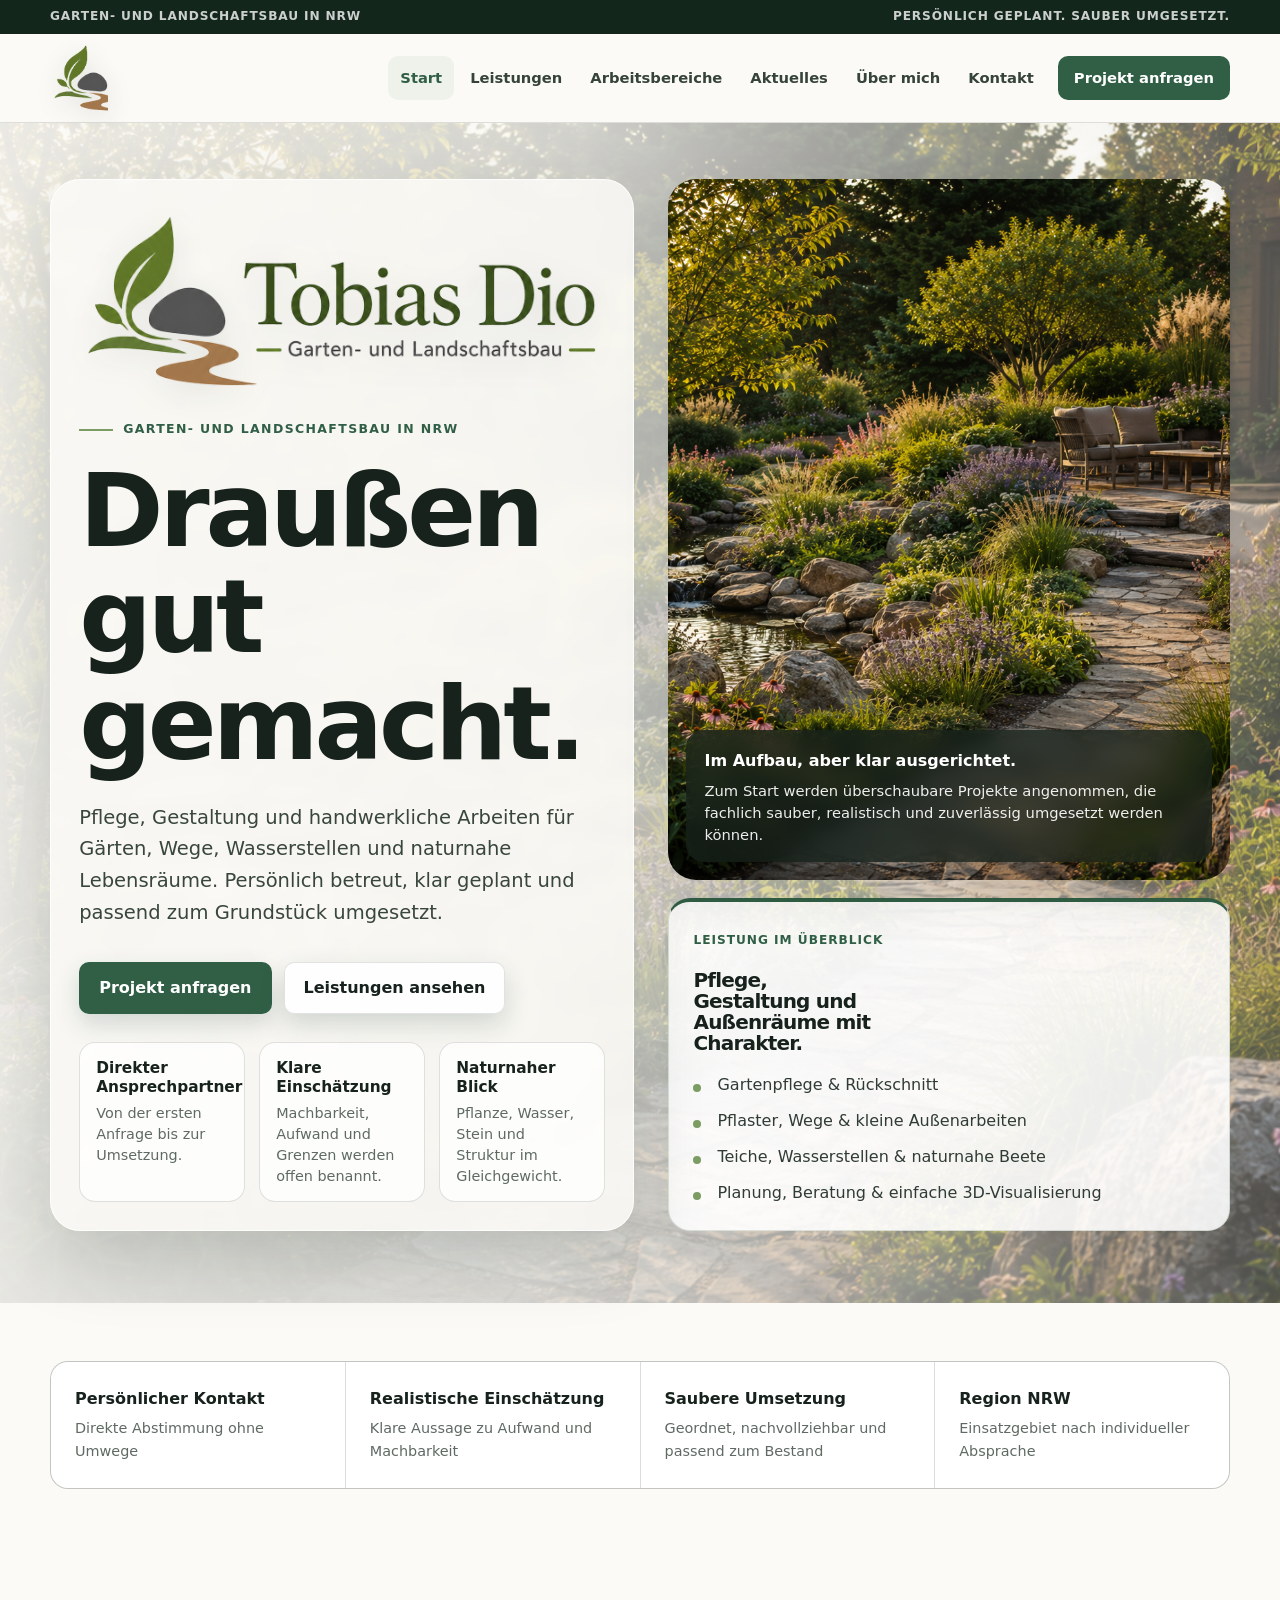
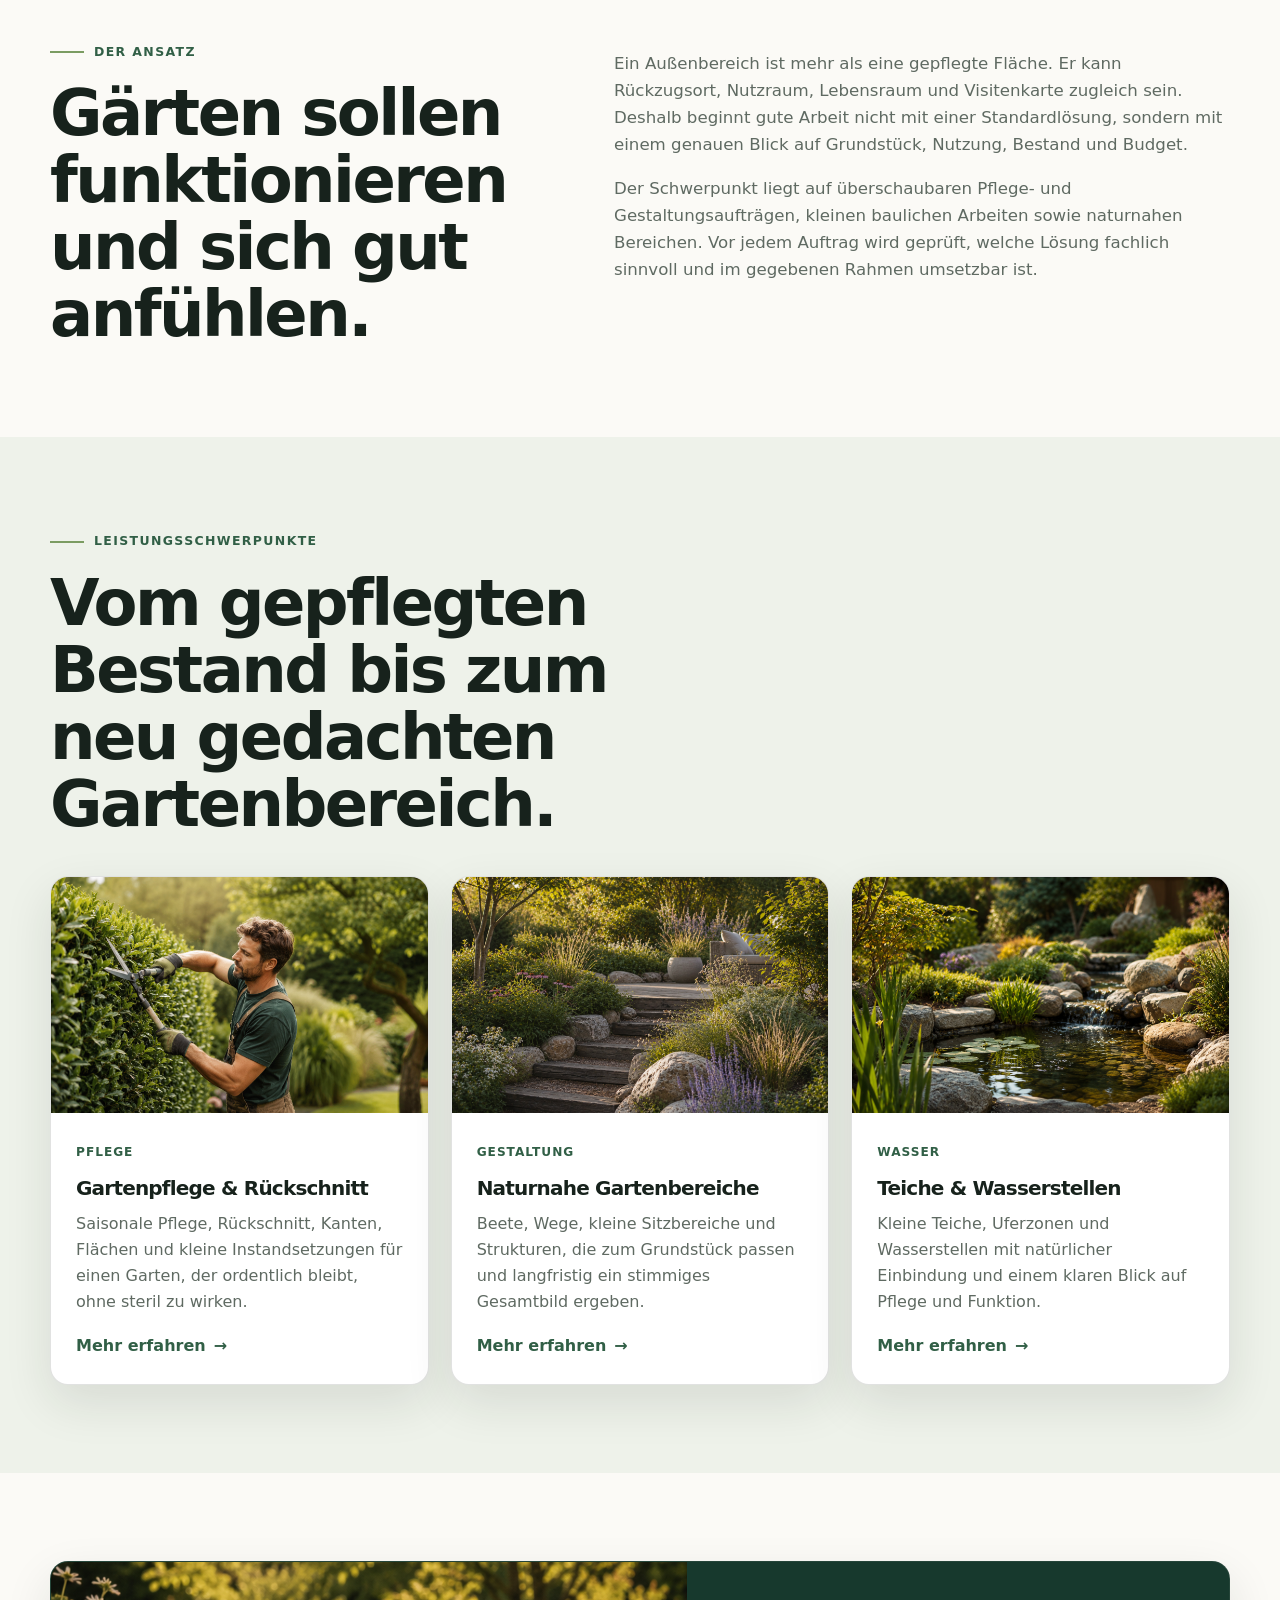
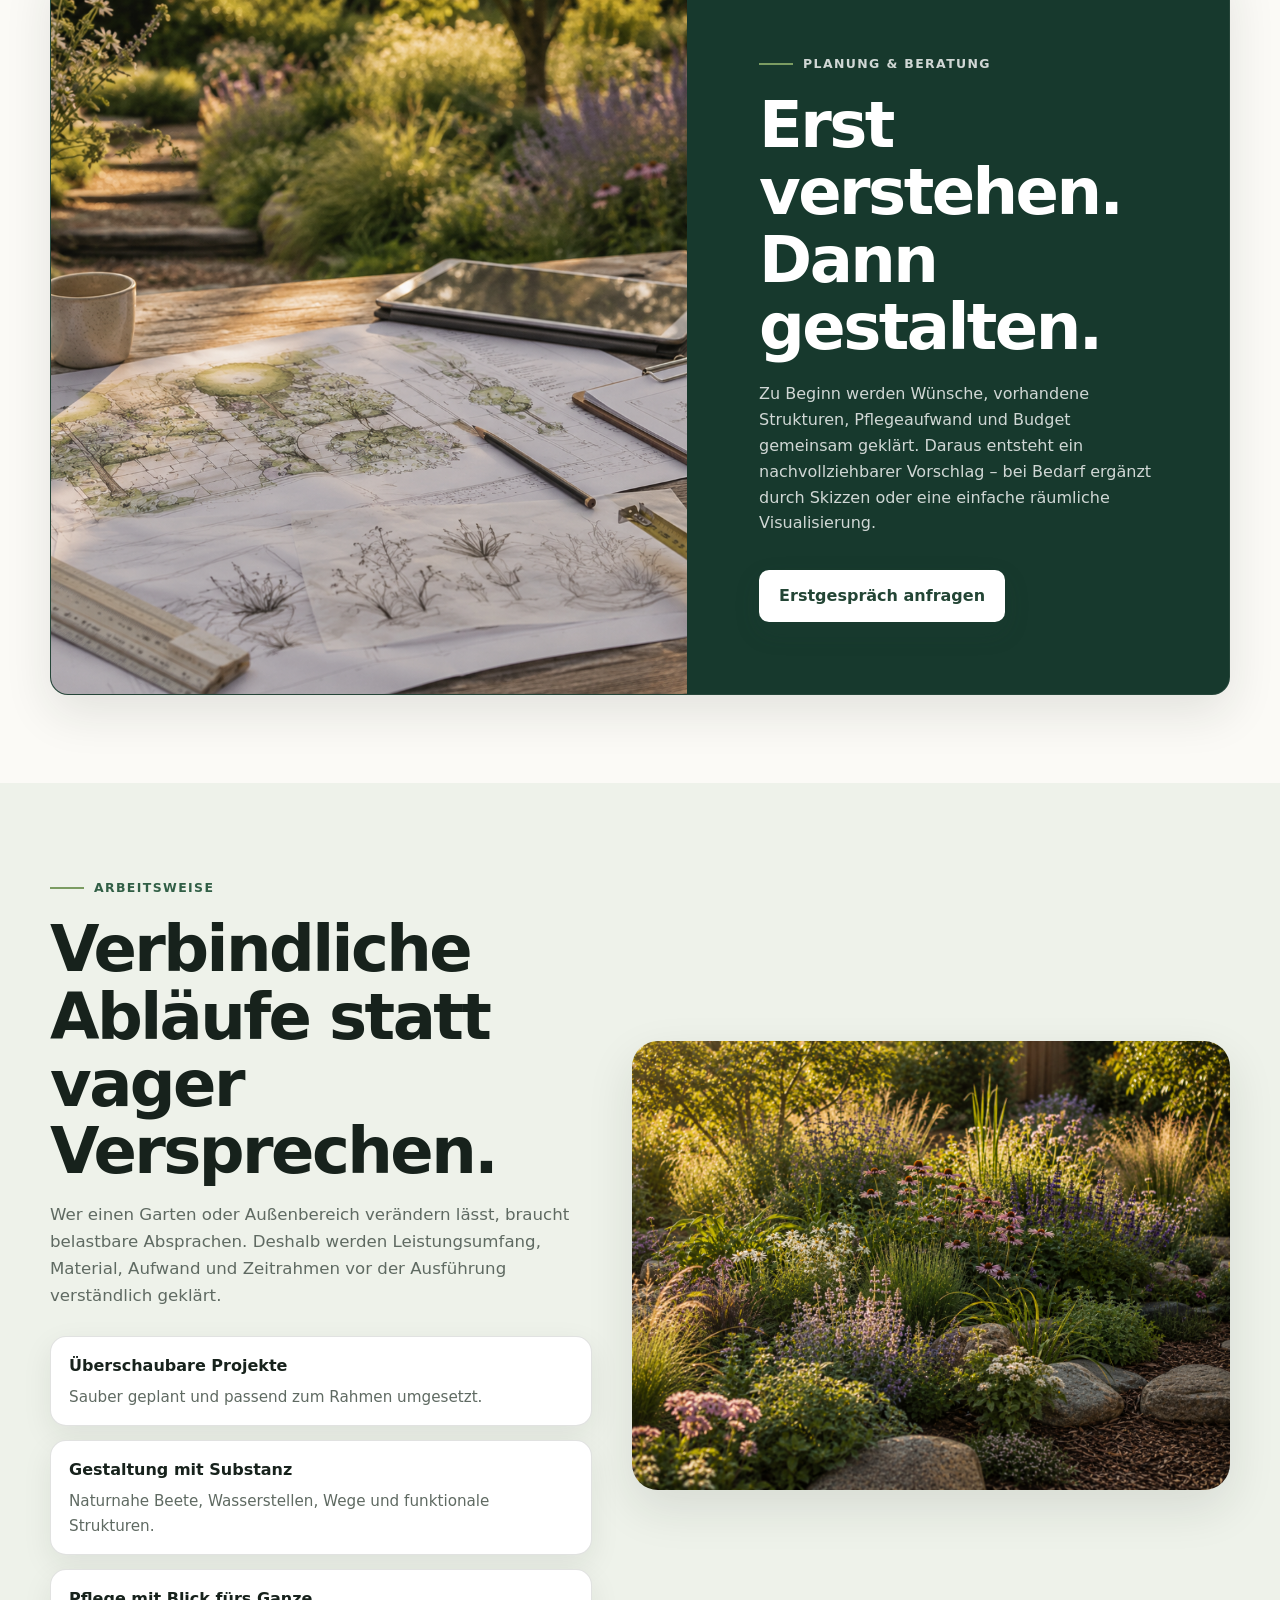
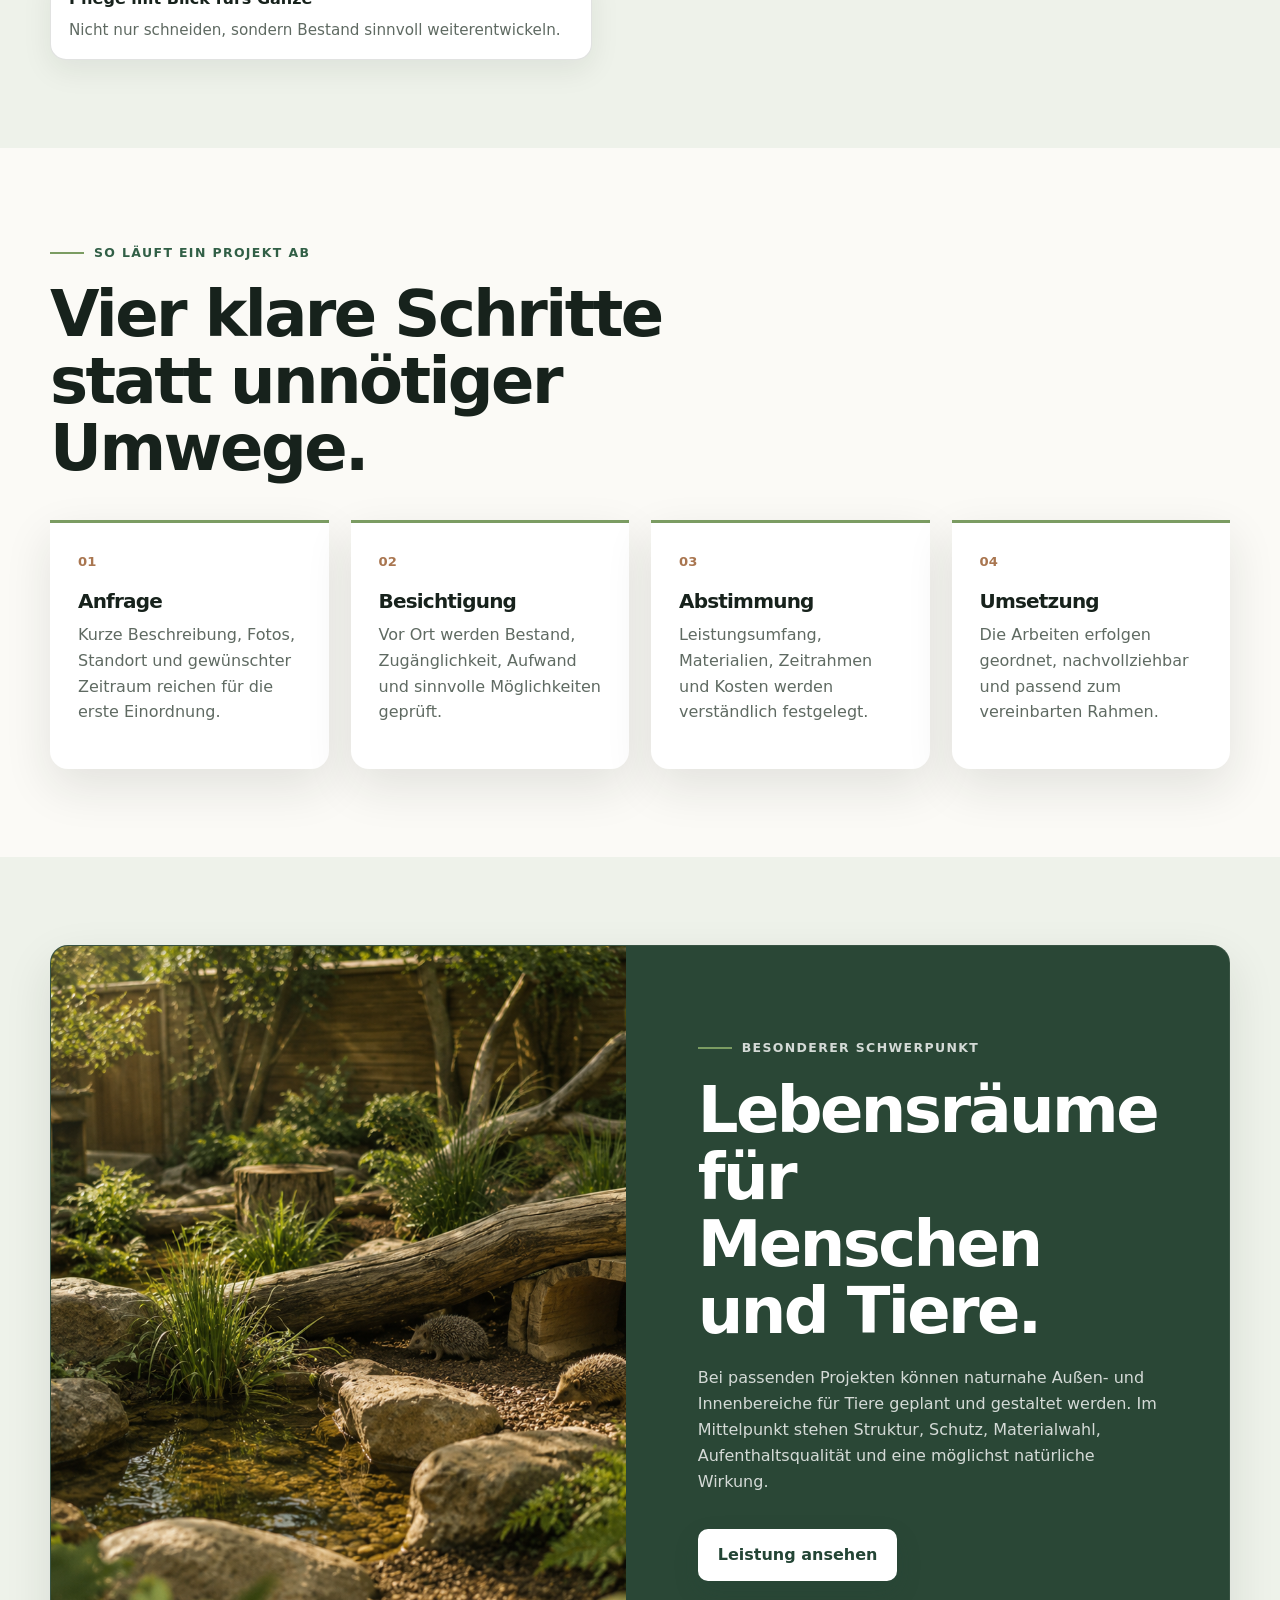
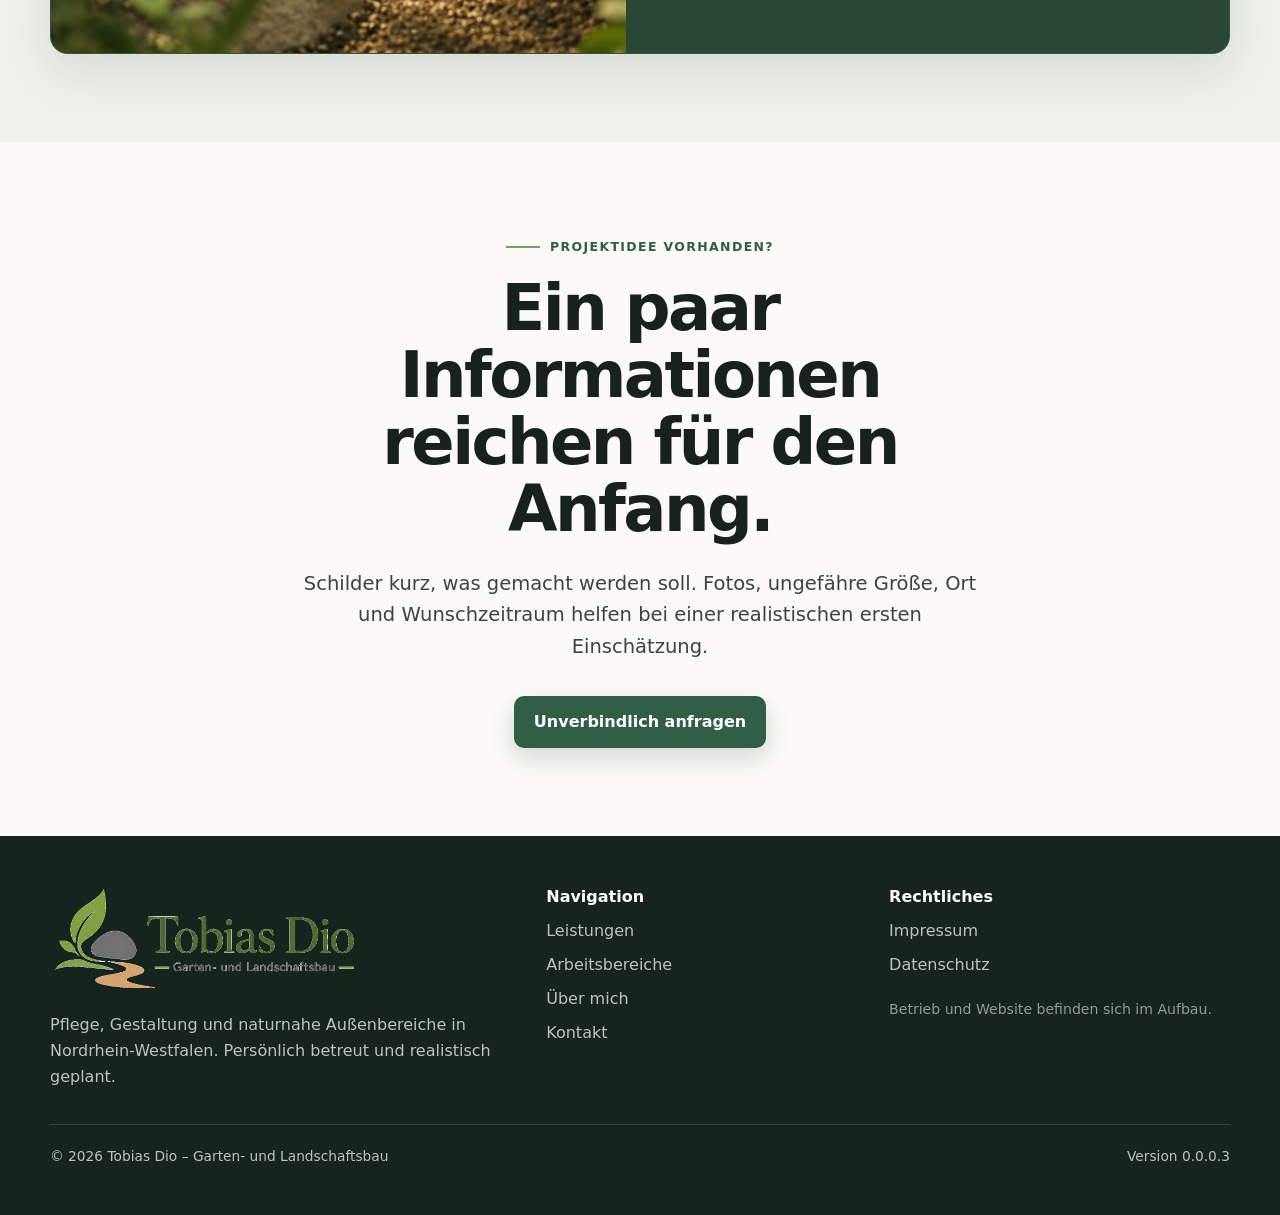
==== commit b2b7bf37: "v0.0.0.3" ====
--- a/index.html
+++ b/index.html
@@ -1,12 +1,129 @@
-<!doctype html><html lang="de"><head><meta charset="utf-8"><meta name="viewport" content="width=device-width,initial-scale=1"><title>Tobias Dio | Garten- und Landschaftsbau in NRW</title><meta name="description" content="Tobias Dio – Garten- und Landschaftsbau in NRW. Gartenpflege, naturnahe Gartengestaltung, kleine Pflasterarbeiten, Teichbau und Lebensräume für Tiere."><link rel="icon" type="image/png" href="assets/favicon-64.png"><link rel="stylesheet" href="styles.css"></head><body>
-<header class="site-header"><div class="nav-wrap"><a class="brand" href="index.html" aria-label="Tobias Dio – Garten- und Landschaftsbau, Startseite"><img class="brand-logo" src="assets/logo-tobias-dio.png" alt="Tobias Dio – Garten- und Landschaftsbau"></a><button class="nav-toggle" type="button" aria-label="Menü öffnen" aria-expanded="false" data-nav-toggle>☰</button><nav class="nav-links" data-nav-links><a class="active" href="index.html">Start</a><a href="angebote.html">Leistungen</a><a href="portfolio.html">Arbeitsbereiche</a><a href="aktuelles.html">Aktuelles</a><a href="about.html">Über mich</a><a href="kontakt.html">Kontakt</a></nav></div></header>
-<main><section class="hero"><div class="hero-grid"><div><p class="eyebrow">Garten- und Landschaftsbau in NRW</p><h1>Draußen gut gemacht.</h1><p class="lead">Pflege, Gestaltung und handwerkliche Arbeiten für Gärten, Wege, Wasserstellen und naturnahe Lebensräume. Persönlich betreut, klar geplant und passend zum Grundstück umgesetzt.</p><div class="actions"><a class="button" href="kontakt.html">Projekt anfragen</a><a class="button secondary" href="angebote.html">Leistungen ansehen</a></div></div><p class="hero-note"><strong>Der Betrieb befindet sich im Aufbau.</strong><br>Zum Start werden überschaubare Projekte angenommen, die fachlich sauber, realistisch und zuverlässig umgesetzt werden können.</p></div></section>
-<section class="section compact"><div class="wrap trust-strip"><div class="trust-item"><strong>Persönlicher Kontakt</strong><span>Direkte Abstimmung ohne Umwege</span></div><div class="trust-item"><strong>Realistische Einschätzung</strong><span>Klare Aussage zu Aufwand und Machbarkeit</span></div><div class="trust-item"><strong>Naturnaher Blick</strong><span>Gestaltung mit Pflanze, Wasser, Holz und Stein</span></div><div class="trust-item"><strong>Region NRW</strong><span>Einsatzgebiet nach individueller Absprache</span></div></div></section>
-<section class="section"><div class="wrap intro"><div><p class="eyebrow">Der Ansatz</p><h2>Gärten sollen funktionieren und sich gut anfühlen.</h2></div><div><p class="copy">Ein Außenbereich ist mehr als eine gepflegte Fläche. Er kann Rückzugsort, Nutzraum, Lebensraum und Visitenkarte zugleich sein. Deshalb beginnt gute Arbeit nicht mit einer Standardlösung, sondern mit einem genauen Blick auf Grundstück, Nutzung, Bestand und Budget.</p><p class="copy">Der Schwerpunkt liegt auf überschaubaren Pflege- und Gestaltungsaufträgen, kleinen baulichen Arbeiten sowie naturnahen Bereichen. Vor jedem Auftrag wird geprüft, welche Lösung fachlich sinnvoll und im gegebenen Rahmen umsetzbar ist.</p></div></div></section>
-<section class="section alt"><div class="wrap"><p class="eyebrow">Leistungsschwerpunkte</p><h2>Vom gepflegten Bestand bis zum neu gedachten Gartenbereich.</h2><div class="grid three" style="margin-top:38px"><article class="card"><img class="card-image" src="assets/images/gartenpflege.png" alt="Gartenpflege und Rückschnitt"><div class="card-body"><span class="tag">Pflege</span><h3>Gartenpflege & Rückschnitt</h3><p>Saisonale Pflege, Rückschnitt, Kanten, Flächen und kleine Instandsetzungen für einen Garten, der ordentlich bleibt, ohne steril zu wirken.</p><a class="service-link" href="angebote.html#pflege">Mehr erfahren</a></div></article><article class="card"><img class="card-image" src="assets/images/gartengestaltung-2.png" alt="Naturnahe Gartengestaltung"><div class="card-body"><span class="tag">Gestaltung</span><h3>Naturnahe Gartenbereiche</h3><p>Beete, Wege, kleine Sitzbereiche und Strukturen, die zum Grundstück passen und langfristig ein stimmiges Gesamtbild ergeben.</p><a class="service-link" href="angebote.html#gestaltung">Mehr erfahren</a></div></article><article class="card"><img class="card-image" src="assets/images/teich-wasser.png" alt="Naturnaher Gartenteich"><div class="card-body"><span class="tag">Wasser</span><h3>Teiche & Wasserstellen</h3><p>Kleine Teiche, Uferzonen und Wasserstellen mit natürlicher Einbindung und einem klaren Blick auf Pflege und Funktion.</p><a class="service-link" href="angebote.html#wasser">Mehr erfahren</a></div></article></div></div></section>
-<section class="section"><div class="wrap feature-band"><div class="visual" style="background-image:url('assets/images/planung-beratung.png')"></div><div class="text"><p class="eyebrow">Planung & Beratung</p><h2>Erst verstehen. Dann gestalten.</h2><p>Zu Beginn werden Wünsche, vorhandene Strukturen, Pflegeaufwand und Budget gemeinsam geklärt. Daraus entsteht ein nachvollziehbarer Vorschlag – bei Bedarf ergänzt durch Skizzen oder eine einfache räumliche Visualisierung.</p><div class="actions"><a class="button" href="kontakt.html">Erstgespräch anfragen</a></div></div></div></section>
-<section class="section alt"><div class="wrap"><p class="eyebrow">So läuft ein Projekt ab</p><h2>Vier klare Schritte statt unnötiger Umwege.</h2><div class="process" style="margin-top:38px"><div class="process-item"><h3>Anfrage</h3><p>Kurze Beschreibung, Fotos, Standort und gewünschter Zeitraum reichen für die erste Einordnung.</p></div><div class="process-item"><h3>Besichtigung</h3><p>Vor Ort werden Bestand, Zugänglichkeit, Aufwand und sinnvolle Möglichkeiten geprüft.</p></div><div class="process-item"><h3>Abstimmung</h3><p>Leistungsumfang, Materialien, Zeitrahmen und Kosten werden verständlich festgelegt.</p></div><div class="process-item"><h3>Umsetzung</h3><p>Die Arbeiten erfolgen geordnet, nachvollziehbar und passend zum vereinbarten Rahmen.</p></div></div></div></section>
-<section class="section"><div class="wrap intro"><div><p class="eyebrow">Warum naturnah?</p><h2>Weniger Kulisse. Mehr echter Lebensraum.</h2></div><div><p class="copy">Naturnahe Gestaltung bedeutet nicht, einen Garten sich selbst zu überlassen. Sie verbindet klare Nutzung mit robusten Pflanzen, sinnvollen Strukturen, Rückzugsorten und einer Gestaltung, die sich mit den Jahreszeiten entwickeln darf.</p><p class="copy">Das kann ein strukturreiches Beet, eine Wasserstelle, eine Trockenmauer, Totholz, ein geschützter Tierbereich oder einfach eine bessere Verbindung zwischen vorhandenen Elementen sein.</p></div></div></section>
-<section class="section alt"><div class="wrap feature-band"><div class="visual" style="background-image:url('assets/images/lebensraeume-tiere.png')"></div><div class="text"><p class="eyebrow">Besonderer Schwerpunkt</p><h2>Lebensräume für Menschen und Tiere.</h2><p>Bei passenden Projekten können naturnahe Außen- und Innenbereiche für Tiere geplant und gestaltet werden. Im Mittelpunkt stehen Struktur, Schutz, Materialwahl, Aufenthaltsqualität und eine möglichst natürliche Wirkung.</p><div class="actions"><a class="button" href="angebote.html#tiere">Leistung ansehen</a></div></div></div></section>
-<section class="section"><div class="wrap" style="text-align:center"><p class="eyebrow">Projektidee vorhanden?</p><h2 style="margin-inline:auto">Ein paar Informationen reichen für den Anfang.</h2><p class="lead" style="margin-inline:auto">Schilder kurz, was gemacht werden soll. Fotos, ungefähre Größe, Ort und Wunschzeitraum helfen bei einer realistischen ersten Einschätzung.</p><div class="actions" style="justify-content:center"><a class="button" href="kontakt.html">Unverbindlich anfragen</a></div></div></section></main>
-<footer class="site-footer"><div class="wrap"><div class="footer-grid"><div><strong>Tobias Dio</strong>Garten- und Landschaftsbau in NRW.<br>Pflege, Gestaltung und naturnahe Außenbereiche.</div><div><strong>Navigation</strong><div class="footer-links"><a href="angebote.html">Leistungen</a><a href="portfolio.html">Arbeitsbereiche</a><a href="about.html">Über mich</a><a href="kontakt.html">Kontakt</a></div></div><div><strong>Hinweis</strong><span class="legal-placeholder">Kontaktdaten, Impressum und Datenschutz müssen vor dem endgültigen öffentlichen Betrieb vollständig ergänzt werden.</span></div></div><div class="footer-bottom">© 2026 Tobias Dio – Garten- und Landschaftsbau</div></div></footer><script src="script.js"></script></body></html>
+<!-- Tobias Dio Website | Version 0.0.0.3 -->
+<!doctype html><html lang="de"><head><meta charset="utf-8"><meta name="viewport" content="width=device-width,initial-scale=1"><meta name="site-version" content="0.0.0.3"><title>Tobias Dio | Garten- und Landschaftsbau in NRW</title><meta name="description" content="Tobias Dio – Garten- und Landschaftsbau in NRW. Gartenpflege, naturnahe Gartengestaltung, kleine Pflasterarbeiten, Teichbau und Lebensräume für Tiere."><link rel="icon" type="image/png" href="assets/favicon-64.png"><link rel="stylesheet" href="styles.css"></head><body>
+<div class="topbar"><div class="topbar-inner"><span>Garten- und Landschaftsbau in NRW</span><span>Persönlich geplant. Sauber umgesetzt.</span></div></div>
+<header class="site-header"><div class="nav-wrap"><a class="brand brand-mark" href="index.html" aria-label="Tobias Dio – Garten- und Landschaftsbau, Startseite"><img class="brand-logo mark-only" src="assets/logo-mark.png" alt="Logo von Tobias Dio – Garten- und Landschaftsbau"></a><button class="nav-toggle" type="button" aria-label="Menü öffnen" aria-expanded="false" data-nav-toggle>☰</button><nav class="nav-links" data-nav-links><a class="active" href="index.html">Start</a><a href="angebote.html">Leistungen</a><a href="portfolio.html">Arbeitsbereiche</a><a href="aktuelles.html">Aktuelles</a><a href="about.html">Über mich</a><a href="kontakt.html">Kontakt</a><a class="nav-cta" href="kontakt.html">Projekt anfragen</a></nav></div></header>
+<main>
+<section class="hero">
+  <div class="hero-grid">
+    <div class="hero-copy">
+      <img class="hero-logo" src="assets/logo-tobias-dio.png" alt="Tobias Dio – Garten- und Landschaftsbau">
+      <p class="eyebrow">Garten- und Landschaftsbau in NRW</p>
+      <h1>Draußen gut gemacht.</h1>
+      <p class="lead">Pflege, Gestaltung und handwerkliche Arbeiten für Gärten, Wege, Wasserstellen und naturnahe Lebensräume. Persönlich betreut, klar geplant und passend zum Grundstück umgesetzt.</p>
+      <div class="actions"><a class="button" href="kontakt.html">Projekt anfragen</a><a class="button secondary" href="angebote.html">Leistungen ansehen</a></div>
+      <div class="hero-highlights">
+        <div><strong>Direkter Ansprechpartner</strong><span>Von der ersten Anfrage bis zur Umsetzung.</span></div>
+        <div><strong>Klare Einschätzung</strong><span>Machbarkeit, Aufwand und Grenzen werden offen benannt.</span></div>
+        <div><strong>Naturnaher Blick</strong><span>Pflanze, Wasser, Stein und Struktur im Gleichgewicht.</span></div>
+      </div>
+    </div>
+    <aside class="hero-aside">
+      <div class="hero-aside-image">
+        <img src="assets/images/gartengestaltung-1.png" alt="Stimmungsvoller naturnaher Gartenbereich">
+        <div class="hero-badge"><strong>Im Aufbau, aber klar ausgerichtet.</strong><span>Zum Start werden überschaubare Projekte angenommen, die fachlich sauber, realistisch und zuverlässig umgesetzt werden können.</span></div>
+      </div>
+      <div class="hero-panel">
+        <span class="tag">Leistung im Überblick</span>
+        <h3>Pflege, Gestaltung und Außenräume mit Charakter.</h3>
+        <ul class="hero-list">
+          <li>Gartenpflege & Rückschnitt</li>
+          <li>Pflaster, Wege & kleine Außenarbeiten</li>
+          <li>Teiche, Wasserstellen & naturnahe Beete</li>
+          <li>Planung, Beratung & einfache 3D-Visualisierung</li>
+        </ul>
+      </div>
+    </aside>
+  </div>
+</section>
+<section class="section compact">
+  <div class="wrap trust-strip">
+    <div class="trust-item"><strong>Persönlicher Kontakt</strong><span>Direkte Abstimmung ohne Umwege</span></div>
+    <div class="trust-item"><strong>Realistische Einschätzung</strong><span>Klare Aussage zu Aufwand und Machbarkeit</span></div>
+    <div class="trust-item"><strong>Saubere Umsetzung</strong><span>Geordnet, nachvollziehbar und passend zum Bestand</span></div>
+    <div class="trust-item"><strong>Region NRW</strong><span>Einsatzgebiet nach individueller Absprache</span></div>
+  </div>
+</section>
+<section class="section">
+  <div class="wrap intro">
+    <div>
+      <p class="eyebrow">Der Ansatz</p>
+      <h2>Gärten sollen funktionieren und sich gut anfühlen.</h2>
+    </div>
+    <div>
+      <p class="copy">Ein Außenbereich ist mehr als eine gepflegte Fläche. Er kann Rückzugsort, Nutzraum, Lebensraum und Visitenkarte zugleich sein. Deshalb beginnt gute Arbeit nicht mit einer Standardlösung, sondern mit einem genauen Blick auf Grundstück, Nutzung, Bestand und Budget.</p>
+      <p class="copy">Der Schwerpunkt liegt auf überschaubaren Pflege- und Gestaltungsaufträgen, kleinen baulichen Arbeiten sowie naturnahen Bereichen. Vor jedem Auftrag wird geprüft, welche Lösung fachlich sinnvoll und im gegebenen Rahmen umsetzbar ist.</p>
+    </div>
+  </div>
+</section>
+<section class="section alt">
+  <div class="wrap">
+    <p class="eyebrow">Leistungsschwerpunkte</p>
+    <h2>Vom gepflegten Bestand bis zum neu gedachten Gartenbereich.</h2>
+    <div class="grid three" style="margin-top:38px">
+      <article class="card"><img class="card-image" src="assets/images/gartenpflege.png" alt="Gartenpflege und Rückschnitt"><div class="card-body"><span class="tag">Pflege</span><h3>Gartenpflege & Rückschnitt</h3><p>Saisonale Pflege, Rückschnitt, Kanten, Flächen und kleine Instandsetzungen für einen Garten, der ordentlich bleibt, ohne steril zu wirken.</p><a class="service-link" href="angebote.html#pflege">Mehr erfahren</a></div></article>
+      <article class="card"><img class="card-image" src="assets/images/gartengestaltung-2.png" alt="Naturnahe Gartengestaltung"><div class="card-body"><span class="tag">Gestaltung</span><h3>Naturnahe Gartenbereiche</h3><p>Beete, Wege, kleine Sitzbereiche und Strukturen, die zum Grundstück passen und langfristig ein stimmiges Gesamtbild ergeben.</p><a class="service-link" href="angebote.html#gestaltung">Mehr erfahren</a></div></article>
+      <article class="card"><img class="card-image" src="assets/images/teich-wasser.png" alt="Naturnaher Gartenteich"><div class="card-body"><span class="tag">Wasser</span><h3>Teiche & Wasserstellen</h3><p>Kleine Teiche, Uferzonen und Wasserstellen mit natürlicher Einbindung und einem klaren Blick auf Pflege und Funktion.</p><a class="service-link" href="angebote.html#wasser">Mehr erfahren</a></div></article>
+    </div>
+  </div>
+</section>
+<section class="section">
+  <div class="wrap feature-band">
+    <div class="visual" style="background-image:url('assets/images/planung-beratung.png')"></div>
+    <div class="text">
+      <p class="eyebrow">Planung & Beratung</p>
+      <h2>Erst verstehen. Dann gestalten.</h2>
+      <p>Zu Beginn werden Wünsche, vorhandene Strukturen, Pflegeaufwand und Budget gemeinsam geklärt. Daraus entsteht ein nachvollziehbarer Vorschlag – bei Bedarf ergänzt durch Skizzen oder eine einfache räumliche Visualisierung.</p>
+      <div class="actions"><a class="button" href="kontakt.html">Erstgespräch anfragen</a></div>
+    </div>
+  </div>
+</section>
+<section class="section alt">
+  <div class="wrap split-highlight">
+    <div class="split-copy">
+      <p class="eyebrow">Arbeitsweise</p>
+      <h2>Verbindliche Abläufe statt vager Versprechen.</h2>
+      <p class="copy">Wer einen Garten oder Außenbereich verändern lässt, braucht belastbare Absprachen. Deshalb werden Leistungsumfang, Material, Aufwand und Zeitrahmen vor der Ausführung verständlich geklärt.</p>
+      <div class="mini-points">
+        <div><strong>Überschaubare Projekte</strong><span>Sauber geplant und passend zum Rahmen umgesetzt.</span></div>
+        <div><strong>Gestaltung mit Substanz</strong><span>Naturnahe Beete, Wasserstellen, Wege und funktionale Strukturen.</span></div>
+        <div><strong>Pflege mit Blick fürs Ganze</strong><span>Nicht nur schneiden, sondern Bestand sinnvoll weiterentwickeln.</span></div>
+      </div>
+    </div>
+    <div class="split-image-card">
+      <img src="assets/images/naturnahe-beete.png" alt="Naturnahes Beet mit Struktur und Blüten">
+    </div>
+  </div>
+</section>
+<section class="section">
+  <div class="wrap">
+    <p class="eyebrow">So läuft ein Projekt ab</p>
+    <h2>Vier klare Schritte statt unnötiger Umwege.</h2>
+    <div class="process" style="margin-top:38px">
+      <div class="process-item"><h3>Anfrage</h3><p>Kurze Beschreibung, Fotos, Standort und gewünschter Zeitraum reichen für die erste Einordnung.</p></div>
+      <div class="process-item"><h3>Besichtigung</h3><p>Vor Ort werden Bestand, Zugänglichkeit, Aufwand und sinnvolle Möglichkeiten geprüft.</p></div>
+      <div class="process-item"><h3>Abstimmung</h3><p>Leistungsumfang, Materialien, Zeitrahmen und Kosten werden verständlich festgelegt.</p></div>
+      <div class="process-item"><h3>Umsetzung</h3><p>Die Arbeiten erfolgen geordnet, nachvollziehbar und passend zum vereinbarten Rahmen.</p></div>
+    </div>
+  </div>
+</section>
+<section class="section alt">
+  <div class="wrap feature-band feature-band-light">
+    <div class="visual" style="background-image:url('assets/images/lebensraeume-tiere.png')"></div>
+    <div class="text">
+      <p class="eyebrow">Besonderer Schwerpunkt</p>
+      <h2>Lebensräume für Menschen und Tiere.</h2>
+      <p>Bei passenden Projekten können naturnahe Außen- und Innenbereiche für Tiere geplant und gestaltet werden. Im Mittelpunkt stehen Struktur, Schutz, Materialwahl, Aufenthaltsqualität und eine möglichst natürliche Wirkung.</p>
+      <div class="actions"><a class="button" href="angebote.html#tiere">Leistung ansehen</a></div>
+    </div>
+  </div>
+</section>
+<section class="section">
+  <div class="wrap" style="text-align:center">
+    <p class="eyebrow">Projektidee vorhanden?</p>
+    <h2 style="margin-inline:auto">Ein paar Informationen reichen für den Anfang.</h2>
+    <p class="lead" style="margin-inline:auto">Schilder kurz, was gemacht werden soll. Fotos, ungefähre Größe, Ort und Wunschzeitraum helfen bei einer realistischen ersten Einschätzung.</p>
+    <div class="actions" style="justify-content:center"><a class="button" href="kontakt.html">Unverbindlich anfragen</a></div>
+  </div>
+</section>
+</main>
+<footer class="site-footer"><div class="wrap"><div class="footer-grid"><div class="footer-brand"><img class="footer-logo" src="assets/logo-tobias-dio.png" alt="Tobias Dio – Garten- und Landschaftsbau"><p>Pflege, Gestaltung und naturnahe Außenbereiche in Nordrhein-Westfalen. Persönlich betreut und realistisch geplant.</p></div><div><strong>Navigation</strong><div class="footer-links"><a href="angebote.html">Leistungen</a><a href="portfolio.html">Arbeitsbereiche</a><a href="about.html">Über mich</a><a href="kontakt.html">Kontakt</a></div></div><div><strong>Rechtliches</strong><div class="footer-links"><a href="impressum.html">Impressum</a><a href="datenschutz.html">Datenschutz</a></div><p class="footer-status">Betrieb und Website befinden sich im Aufbau.</p></div></div><div class="footer-bottom"><span>© 2026 Tobias Dio – Garten- und Landschaftsbau</span><span>Version 0.0.0.3</span></div></div></footer><script src="script.js"></script></body></html>
--- a/styles.css
+++ b/styles.css
@@ -1,3 +1,4 @@
+
 :root {
   --ink: #17221c;
   --muted: #5f6a62;
@@ -10,8 +11,199 @@
   --clay: #a97650;
   --line: rgba(23,34,28,.13);
   --shadow: 0 18px 48px rgba(25,40,31,.11);
+  --shadow-soft: 0 10px 30px rgba(25,40,31,.08);
   --radius: 18px;
 }
-*{box-sizing:border-box} html{scroll-behavior:smooth} body{margin:0;color:var(--ink);background:var(--paper);font-family:Inter,ui-sans-serif,system-ui,-apple-system,BlinkMacSystemFont,"Segoe UI",sans-serif;line-height:1.62} img{display:block;max-width:100%} a{color:inherit;text-decoration:none} button,input,textarea,select{font:inherit}.wrap{width:min(1180px,calc(100% - 36px));margin:auto}.section{padding:88px 0}.section.alt{background:var(--field)}.section.compact{padding:58px 0}.eyebrow{display:inline-flex;align-items:center;gap:10px;margin:0 0 18px;color:var(--moss);font-size:.78rem;font-weight:900;letter-spacing:.11em;text-transform:uppercase}.eyebrow:before{content:"";width:34px;height:2px;background:var(--leaf)}h1,h2,h3{margin:0;line-height:1.08;letter-spacing:-.035em}h1{font-size:clamp(3rem,8vw,6.6rem);max-width:11ch}h2{font-size:clamp(2.15rem,5vw,4.15rem);max-width:14ch}h3{font-size:1.25rem}.lead{max-width:680px;margin-top:24px;color:#39463e;font-size:clamp(1.06rem,2vw,1.26rem)}.copy{color:var(--muted);font-size:1.04rem}.copy+.copy{margin-top:16px}.site-header{position:sticky;top:0;z-index:20;background:rgba(251,250,246,.91);border-bottom:1px solid var(--line);backdrop-filter:blur(16px)}.nav-wrap{width:min(1180px,calc(100% - 36px));min-height:80px;margin:auto;display:flex;align-items:center;justify-content:space-between;gap:24px}.brand{display:flex;align-items:center;flex:0 0 auto}.brand-logo{display:block;width:clamp(210px,19vw,300px);height:auto;max-height:62px;object-fit:contain;object-position:left center}.nav-links{display:flex;align-items:center;gap:4px}.nav-links a{padding:10px 12px;border-radius:10px;color:#36433a;font-size:.92rem;font-weight:800}.nav-links a:hover,.nav-links a.active{background:var(--field);color:var(--moss)}.nav-toggle{display:none;width:44px;height:44px;border:1px solid var(--line);border-radius:10px;background:#fff;color:var(--ink);font-size:1.25rem}.hero{min-height:calc(100vh - 80px);display:grid;align-items:center;padding:72px 0;background:linear-gradient(90deg,rgba(251,250,246,.98) 0%,rgba(251,250,246,.90) 47%,rgba(251,250,246,.20) 100%),url('assets/images/gartengestaltung-1.png') center/cover no-repeat}.hero-grid{width:min(1180px,calc(100% - 36px));margin:auto;display:grid;grid-template-columns:minmax(0,680px) 1fr;gap:48px;align-items:center}.hero h1{max-width:10.5ch}.hero-note{align-self:end;justify-self:end;max-width:330px;padding:18px 20px;border-left:4px solid var(--clay);border-radius:0 12px 12px 0;background:rgba(251,250,246,.84);color:#2f3c34;box-shadow:var(--shadow)}.actions{display:flex;flex-wrap:wrap;gap:12px;margin-top:34px}.button{display:inline-flex;align-items:center;justify-content:center;min-height:48px;padding:12px 19px;border:1px solid transparent;border-radius:10px;background:var(--moss);color:#fff;font-weight:900}.button:hover{background:var(--moss-dark)}.button.secondary{border-color:var(--line);background:rgba(255,255,255,.83);color:var(--ink)}.button.secondary:hover{background:#fff}.trust-strip{display:grid;grid-template-columns:repeat(4,1fr);gap:1px;border:1px solid var(--line);border-radius:var(--radius);overflow:hidden;background:var(--line)}.trust-item{padding:24px;background:#fff}.trust-item strong{display:block;font-size:1rem}.trust-item span{display:block;margin-top:5px;color:var(--muted);font-size:.9rem}.intro{display:grid;grid-template-columns:.9fr 1.1fr;gap:60px;align-items:start}.grid{display:grid;gap:22px}.grid.three{grid-template-columns:repeat(3,minmax(0,1fr))}.grid.two{grid-template-columns:repeat(2,minmax(0,1fr))}.card{overflow:hidden;border:1px solid var(--line);border-radius:var(--radius);background:#fff;box-shadow:var(--shadow)}.card-body{padding:25px}.card-image{aspect-ratio:16/10;object-fit:cover;width:100%}.tag{display:inline-block;margin-bottom:16px;color:var(--moss);font-size:.76rem;font-weight:900;letter-spacing:.08em;text-transform:uppercase}.card p{margin:12px 0 0;color:var(--muted)}.service-link{display:inline-flex;margin-top:18px;color:var(--moss);font-weight:900}.service-link:after{content:"→";margin-left:8px}.feature-band{display:grid;grid-template-columns:1.08fr .92fr;min-height:500px;overflow:hidden;border-radius:var(--radius);background:#17392d;color:#fff;box-shadow:var(--shadow)}.feature-band .visual{min-height:360px;background:center/cover no-repeat}.feature-band .text{padding:clamp(34px,6vw,72px)}.feature-band .text p{margin-top:20px;color:rgba(255,255,255,.8)}.feature-band h2{max-width:12ch}.feature-band .button{background:#fff;color:var(--moss-dark)}.process{display:grid;grid-template-columns:repeat(4,1fr);gap:22px;counter-reset:step}.process-item{position:relative;padding:28px;border-top:3px solid var(--leaf);background:#fff;border-radius:0 0 var(--radius) var(--radius);box-shadow:var(--shadow)}.process-item:before{counter-increment:step;content:"0" counter(step);display:block;margin-bottom:18px;color:var(--clay);font-size:.82rem;font-weight:900}.process-item p{margin-top:10px;color:var(--muted)}.page-hero{padding:96px 0 66px;background:linear-gradient(135deg,var(--field),#f8f5ed)}.page-hero h1{max-width:13ch}.service-detail{display:grid;grid-template-columns:1fr 1fr;gap:38px;align-items:center;padding:30px 0}.service-detail:nth-child(even) .service-media{order:2}.service-media img{width:100%;aspect-ratio:4/3;object-fit:cover;border-radius:var(--radius);box-shadow:var(--shadow)}.service-copy ul{margin:22px 0 0;padding:0;list-style:none;display:grid;gap:10px}.service-copy li{position:relative;padding-left:24px;color:var(--muted)}.service-copy li:before{content:"";position:absolute;left:0;top:.68em;width:8px;height:8px;border-radius:50%;background:var(--leaf)}.portfolio-grid{display:grid;grid-template-columns:repeat(12,1fr);gap:20px}.portfolio-item{position:relative;min-height:330px;overflow:hidden;border-radius:var(--radius);box-shadow:var(--shadow)}.portfolio-item:nth-child(1),.portfolio-item:nth-child(4){grid-column:span 7}.portfolio-item:nth-child(2),.portfolio-item:nth-child(3){grid-column:span 5}.portfolio-item:nth-child(n+5){grid-column:span 6}.portfolio-item img{width:100%;height:100%;object-fit:cover}.portfolio-overlay{position:absolute;inset:auto 0 0;padding:50px 24px 24px;background:linear-gradient(transparent,rgba(10,22,15,.78));color:#fff}.portfolio-overlay p{margin-top:6px;color:rgba(255,255,255,.78)}.timeline{display:grid;gap:18px}.timeline-item{padding:20px 22px;border-left:3px solid var(--leaf);background:#fff;border-radius:0 12px 12px 0}.timeline-item p{margin-top:7px;color:var(--muted)}.contact-box{display:grid;grid-template-columns:.9fr 1.1fr;gap:28px;align-items:start}.contact-card,.form-card{padding:30px}.list{display:grid;gap:13px;margin:22px 0 0;padding:0;list-style:none}.list li{padding-top:13px;border-top:1px solid var(--line);color:var(--muted)}form{display:grid;gap:15px}label{display:grid;gap:7px;color:#36443a;font-weight:800}input,textarea,select{width:100%;padding:13px 14px;border:1px solid var(--line);border-radius:10px;background:#fff;color:var(--ink)}textarea{min-height:150px;resize:vertical}.notice{padding:18px;border-left:4px solid var(--clay);background:#fff8ef;color:#5b4937;border-radius:0 10px 10px 0}.site-footer{padding:48px 0;background:#17241e;color:rgba(255,255,255,.72)}.footer-grid{display:grid;grid-template-columns:1.3fr 1fr 1fr;gap:36px}.footer-grid strong{display:block;margin-bottom:8px;color:#fff}.footer-links{display:grid;gap:8px}.footer-links a:hover{color:#fff}.footer-bottom{margin-top:34px;padding-top:20px;border-top:1px solid rgba(255,255,255,.12);font-size:.86rem}.legal-placeholder{color:rgba(255,255,255,.54)}
-@media(max-width:920px){.nav-toggle{display:grid;place-items:center}.nav-links{position:absolute;left:18px;right:18px;top:78px;display:none;flex-direction:column;align-items:stretch;padding:10px;border:1px solid var(--line);border-radius:12px;background:#fff;box-shadow:var(--shadow)}.nav-links.open{display:flex}.hero{min-height:auto;background:linear-gradient(180deg,rgba(251,250,246,.97),rgba(251,250,246,.83)),url('assets/images/gartengestaltung-1.png') center/cover}.hero-grid,.intro,.feature-band,.contact-box,.service-detail,.grid.three,.grid.two{grid-template-columns:1fr}.hero-note{justify-self:start}.trust-strip,.process{grid-template-columns:repeat(2,1fr)}.service-detail:nth-child(even) .service-media{order:initial}.footer-grid{grid-template-columns:1fr 1fr}.portfolio-item,.portfolio-item:nth-child(n){grid-column:span 12}.feature-band .visual{min-height:300px}}
-@media(max-width:600px){.section{padding:68px 0}.wrap,.nav-wrap,.hero-grid{width:min(100% - 24px,1180px)}.brand-logo{width:190px;max-height:54px}.trust-strip,.process,.footer-grid{grid-template-columns:1fr}h1{font-size:clamp(2.65rem,15vw,4.5rem)}.hero{padding:56px 0}.page-hero{padding:70px 0 48px}.card-body,.contact-card,.form-card{padding:22px}.portfolio-item{min-height:280px}}
+*{box-sizing:border-box}
+html{scroll-behavior:smooth}
+body{margin:0;color:var(--ink);background:var(--paper);font-family:Inter,ui-sans-serif,system-ui,-apple-system,BlinkMacSystemFont,"Segoe UI",sans-serif;line-height:1.62}
+img{display:block;max-width:100%}
+a{color:inherit;text-decoration:none}
+button,input,textarea,select{font:inherit}
+.wrap{width:min(1180px,calc(100% - 36px));margin:auto}
+.section{padding:88px 0}
+.section.alt{background:var(--field)}
+.section.compact{padding:58px 0}
+.eyebrow{display:inline-flex;align-items:center;gap:10px;margin:0 0 18px;color:var(--moss);font-size:.78rem;font-weight:900;letter-spacing:.11em;text-transform:uppercase}
+.eyebrow:before{content:"";width:34px;height:2px;background:var(--leaf)}
+h1,h2,h3{margin:0;line-height:1.05;letter-spacing:-.04em}
+h1{font-size:clamp(3rem,8vw,6.35rem);max-width:9ch}
+h2{font-size:clamp(2.1rem,5vw,4rem);max-width:14ch}
+h3{font-size:1.25rem}
+.lead{max-width:680px;margin-top:24px;color:#39463e;font-size:clamp(1.06rem,2vw,1.22rem)}
+.copy{color:var(--muted);font-size:1.04rem}
+.copy+.copy{margin-top:16px}
+.site-header{position:sticky;top:0;z-index:20;background:rgba(251,250,246,.88);border-bottom:1px solid var(--line);backdrop-filter:blur(16px)}
+.nav-wrap{width:min(1180px,calc(100% - 36px));min-height:86px;margin:auto;display:flex;align-items:center;justify-content:space-between;gap:24px}
+.brand{display:flex;align-items:center;flex:0 0 auto}
+.brand-logo{display:block;height:auto;object-fit:contain;object-position:left center}
+.brand-logo.mark-only{width:56px;max-height:none}
+.nav-links{display:flex;align-items:center;gap:4px}
+.nav-links a{padding:10px 12px;border-radius:10px;color:#36433a;font-size:.92rem;font-weight:800}
+.nav-links a:hover,.nav-links a.active{background:var(--field);color:var(--moss)}
+.nav-toggle{display:none;width:44px;height:44px;border:1px solid var(--line);border-radius:10px;background:#fff;color:var(--ink);font-size:1.25rem}
+.hero{position:relative;min-height:calc(100vh - 86px);display:grid;align-items:center;padding:56px 0 72px;background:linear-gradient(92deg,rgba(251,250,246,.92) 0%,rgba(251,250,246,.82) 44%,rgba(251,250,246,.28) 100%),url('assets/images/gartengestaltung-1.png') center/cover no-repeat}
+.hero-grid{width:min(1180px,calc(100% - 36px));margin:auto;display:grid;grid-template-columns:minmax(0,1.02fr) minmax(320px,.98fr);gap:34px;align-items:stretch}
+.hero-copy{padding:clamp(22px,2.2vw,30px);background:rgba(251,250,246,.62);border:1px solid rgba(255,255,255,.55);border-radius:30px;box-shadow:var(--shadow-soft);backdrop-filter:blur(6px)}
+.hero-logo{width:min(100%,560px);margin:0 0 18px}
+.hero h1{max-width:8.5ch}
+.hero-highlights{display:grid;grid-template-columns:repeat(3,minmax(0,1fr));gap:14px;margin-top:28px}
+.hero-highlights div{padding:16px 16px 14px;border:1px solid var(--line);border-radius:16px;background:rgba(255,255,255,.72)}
+.hero-highlights strong{display:block;font-size:.96rem;line-height:1.25}
+.hero-highlights span{display:block;margin-top:6px;color:var(--muted);font-size:.9rem;line-height:1.45}
+.hero-aside{display:grid;grid-template-rows:1fr auto;gap:18px}
+.hero-aside-image{position:relative;min-height:420px;overflow:hidden;border-radius:28px;box-shadow:var(--shadow)}
+.hero-aside-image img{width:100%;height:100%;object-fit:cover}
+.hero-badge{position:absolute;left:18px;right:18px;bottom:18px;padding:18px 18px 16px;border-radius:18px;background:rgba(23,34,28,.74);backdrop-filter:blur(10px);color:rgba(255,255,255,.92)}
+.hero-badge strong{display:block;font-size:1rem;color:#fff}
+.hero-badge span{display:block;margin-top:6px;font-size:.92rem;line-height:1.5}
+.hero-panel{padding:24px;border:1px solid rgba(49,95,70,.16);border-radius:22px;background:rgba(255,255,255,.88);box-shadow:var(--shadow-soft)}
+.hero-panel h3{margin-top:4px;max-width:14ch}
+.hero-list{margin:18px 0 0;padding:0;list-style:none;display:grid;gap:10px}
+.hero-list li{position:relative;padding-left:24px;color:#2f3b34}
+.hero-list li:before{content:"";position:absolute;left:0;top:.72em;width:8px;height:8px;border-radius:50%;background:var(--leaf)}
+.actions{display:flex;flex-wrap:wrap;gap:12px;margin-top:34px}
+.button{display:inline-flex;align-items:center;justify-content:center;min-height:48px;padding:12px 19px;border:1px solid transparent;border-radius:10px;background:var(--moss);color:#fff;font-weight:900}
+.button:hover{background:var(--moss-dark)}
+.button.secondary{border-color:var(--line);background:rgba(255,255,255,.88);color:var(--ink)}
+.button.secondary:hover{background:#fff}
+.trust-strip{display:grid;grid-template-columns:repeat(4,1fr);gap:1px;border:1px solid var(--line);border-radius:var(--radius);overflow:hidden;background:var(--line)}
+.trust-item{padding:24px;background:#fff}
+.trust-item strong{display:block;font-size:1rem}
+.trust-item span{display:block;margin-top:5px;color:var(--muted);font-size:.9rem}
+.intro{display:grid;grid-template-columns:.9fr 1.1fr;gap:60px;align-items:start}
+.grid{display:grid;gap:22px}
+.grid.three{grid-template-columns:repeat(3,minmax(0,1fr))}
+.grid.two{grid-template-columns:repeat(2,minmax(0,1fr))}
+.card{overflow:hidden;border:1px solid var(--line);border-radius:var(--radius);background:#fff;box-shadow:var(--shadow)}
+.card-body{padding:25px}
+.card-image{aspect-ratio:16/10;object-fit:cover;width:100%}
+.tag{display:inline-block;margin-bottom:16px;color:var(--moss);font-size:.76rem;font-weight:900;letter-spacing:.08em;text-transform:uppercase}
+.card p{margin:12px 0 0;color:var(--muted)}
+.service-link{display:inline-flex;margin-top:18px;color:var(--moss);font-weight:900}
+.service-link:after{content:"→";margin-left:8px}
+.feature-band{display:grid;grid-template-columns:1.08fr .92fr;min-height:500px;overflow:hidden;border-radius:var(--radius);background:#17392d;color:#fff;box-shadow:var(--shadow)}
+.feature-band .visual{min-height:360px;background:center/cover no-repeat}
+.feature-band .text{padding:clamp(34px,6vw,72px)}
+.feature-band .text p{margin-top:20px;color:rgba(255,255,255,.8)}
+.feature-band h2{max-width:12ch}
+.feature-band .button{background:#fff;color:var(--moss-dark)}
+.feature-band-light{background:#2a4736}
+.split-highlight{display:grid;grid-template-columns:.96fr 1.04fr;gap:30px;align-items:center}
+.split-copy{padding-right:10px}
+.mini-points{display:grid;gap:14px;margin-top:26px}
+.mini-points div{padding:16px 18px;border:1px solid var(--line);border-radius:16px;background:#fff;box-shadow:var(--shadow-soft)}
+.mini-points strong{display:block}
+.mini-points span{display:block;margin-top:6px;color:var(--muted);font-size:.95rem}
+.split-image-card{overflow:hidden;border-radius:26px;box-shadow:var(--shadow)}
+.split-image-card img{width:100%;height:100%;min-height:440px;object-fit:cover}
+.process{display:grid;grid-template-columns:repeat(4,1fr);gap:22px;counter-reset:step}
+.process-item{position:relative;padding:28px;border-top:3px solid var(--leaf);background:#fff;border-radius:0 0 var(--radius) var(--radius);box-shadow:var(--shadow)}
+.process-item:before{counter-increment:step;content:"0" counter(step);display:block;margin-bottom:18px;color:var(--clay);font-size:.82rem;font-weight:900}
+.process-item p{margin-top:10px;color:var(--muted)}
+.page-hero{padding:96px 0 66px;background:linear-gradient(135deg,var(--field),#f8f5ed)}
+.page-hero h1{max-width:13ch}
+.service-detail{display:grid;grid-template-columns:1fr 1fr;gap:38px;align-items:center;padding:30px 0}
+.service-detail:nth-child(even) .service-media{order:2}
+.service-media img{width:100%;aspect-ratio:4/3;object-fit:cover;border-radius:var(--radius);box-shadow:var(--shadow)}
+.service-copy ul{margin:22px 0 0;padding:0;list-style:none;display:grid;gap:10px}
+.service-copy li{position:relative;padding-left:24px;color:var(--muted)}
+.service-copy li:before{content:"";position:absolute;left:0;top:.68em;width:8px;height:8px;border-radius:50%;background:var(--leaf)}
+.portfolio-grid{display:grid;grid-template-columns:repeat(12,1fr);gap:20px}
+.portfolio-item{position:relative;min-height:330px;overflow:hidden;border-radius:var(--radius);box-shadow:var(--shadow)}
+.portfolio-item:nth-child(1),.portfolio-item:nth-child(4){grid-column:span 7}
+.portfolio-item:nth-child(2),.portfolio-item:nth-child(3){grid-column:span 5}
+.portfolio-item:nth-child(n+5){grid-column:span 6}
+.portfolio-item img{width:100%;height:100%;object-fit:cover}
+.portfolio-overlay{position:absolute;inset:auto 0 0;padding:50px 24px 24px;background:linear-gradient(transparent,rgba(10,22,15,.78));color:#fff}
+.portfolio-overlay p{margin-top:6px;color:rgba(255,255,255,.78)}
+.timeline{display:grid;gap:18px}
+.timeline-item{padding:20px 22px;border-left:3px solid var(--leaf);background:#fff;border-radius:0 12px 12px 0}
+.timeline-item p{margin-top:7px;color:var(--muted)}
+.contact-box{display:grid;grid-template-columns:.9fr 1.1fr;gap:28px;align-items:start}
+.contact-card,.form-card{padding:30px}
+.list{display:grid;gap:13px;margin:22px 0 0;padding:0;list-style:none}
+.list li{padding-top:13px;border-top:1px solid var(--line);color:var(--muted)}
+form{display:grid;gap:15px}
+label{display:grid;gap:7px;color:#36443a;font-weight:800}
+input,textarea,select{width:100%;padding:13px 14px;border:1px solid var(--line);border-radius:10px;background:#fff;color:var(--ink)}
+textarea{min-height:150px;resize:vertical}
+.notice{padding:18px;border-left:4px solid var(--clay);background:#fff8ef;color:#5b4937;border-radius:0 10px 10px 0}
+.site-footer{padding:48px 0;background:#17241e;color:rgba(255,255,255,.72)}
+.footer-grid{display:grid;grid-template-columns:1.35fr .9fr 1fr;gap:36px;align-items:start}
+.footer-brand{display:flex;align-items:flex-start;gap:18px}
+.footer-logo{width:min(100%,260px);height:auto;flex:0 0 auto}
+.footer-brand p{margin:0;color:rgba(255,255,255,.72)}
+.footer-grid strong{display:block;margin-bottom:8px;color:#fff}
+.footer-links{display:grid;gap:8px}
+.footer-links a:hover{color:#fff}
+.footer-bottom{margin-top:34px;padding-top:20px;border-top:1px solid rgba(255,255,255,.12);font-size:.86rem}
+.legal-placeholder{color:rgba(255,255,255,.54)}
+@media(max-width:920px){
+  .nav-toggle{display:grid;place-items:center}
+  .nav-links{position:absolute;left:18px;right:18px;top:78px;display:none;flex-direction:column;align-items:stretch;padding:10px;border:1px solid var(--line);border-radius:12px;background:#fff;box-shadow:var(--shadow)}
+  .nav-links.open{display:flex}
+  .hero{min-height:auto;padding:42px 0 58px;background:linear-gradient(180deg,rgba(251,250,246,.94),rgba(251,250,246,.80)),url('assets/images/gartengestaltung-1.png') center/cover}
+  .hero-grid,.intro,.feature-band,.contact-box,.service-detail,.grid.three,.grid.two,.split-highlight{grid-template-columns:1fr}
+  .hero-highlights{grid-template-columns:1fr}
+  .hero-aside{grid-template-rows:auto auto}
+  .hero-aside-image{min-height:320px}
+  .trust-strip,.process{grid-template-columns:repeat(2,1fr)}
+  .service-detail:nth-child(even) .service-media{order:initial}
+  .footer-grid{grid-template-columns:1fr 1fr}
+  .portfolio-item,.portfolio-item:nth-child(n){grid-column:span 12}
+  .feature-band .visual{min-height:300px}
+}
+@media(max-width:600px){
+  .section{padding:68px 0}
+  .wrap,.nav-wrap,.hero-grid{width:min(100% - 24px,1180px)}
+  .brand-logo.mark-only{width:50px}
+  .hero-logo{width:min(100%,360px)}
+  .hero-copy{padding:18px}
+  .hero h1{font-size:clamp(2.65rem,15vw,4.5rem)}
+  .hero-badge{position:static;margin:12px}
+  .hero-aside-image{min-height:280px}
+  .trust-strip,.process,.footer-grid{grid-template-columns:1fr}
+  .page-hero{padding:70px 0 48px}
+  .card-body,.contact-card,.form-card{padding:22px}
+  .portfolio-item{min-height:280px}
+  .footer-brand{flex-direction:column}
+  .footer-logo{width:220px}
+}
+
+/* Version 0.0.0.3 – visuelle Verfeinerung */
+.topbar{background:#13261c;color:rgba(255,255,255,.78);font-size:.76rem;font-weight:800;letter-spacing:.07em;text-transform:uppercase}
+.topbar-inner{width:min(1180px,calc(100% - 36px));min-height:34px;margin:auto;display:flex;align-items:center;justify-content:space-between;gap:20px}
+.site-header{top:34px;background:rgba(251,250,246,.95)}
+.nav-wrap{min-height:88px}
+.brand-logo.mark-only{width:62px;filter:drop-shadow(0 7px 12px rgba(23,34,28,.12))}
+.nav-links .nav-cta{margin-left:8px;background:var(--moss);color:#fff;padding-inline:16px}
+.nav-links .nav-cta:hover{background:var(--moss-dark);color:#fff}
+.hero{min-height:calc(100vh - 122px);background-position:center}
+.hero-copy{background:rgba(251,250,246,.86);border-color:rgba(255,255,255,.82);box-shadow:0 28px 70px rgba(20,39,28,.18)}
+.hero-logo{filter:drop-shadow(0 7px 15px rgba(23,34,28,.09))}
+.hero-panel{border-top:4px solid var(--moss)}
+.card{transition:transform .22s ease,box-shadow .22s ease}
+.card:hover{transform:translateY(-5px);box-shadow:0 26px 58px rgba(25,40,31,.15)}
+.card-image{transition:transform .45s ease}
+.card:hover .card-image{transform:scale(1.025)}
+.button{box-shadow:0 10px 24px rgba(35,69,53,.18);transition:transform .18s ease,background .18s ease}
+.button:hover{transform:translateY(-1px)}
+.feature-band{border:1px solid rgba(255,255,255,.06)}
+.footer-brand{display:block}
+.footer-logo{width:min(100%,310px);margin-bottom:18px;filter:brightness(1.35) saturate(.85)}
+.footer-status{margin-top:20px;color:rgba(255,255,255,.54);font-size:.88rem}
+.footer-bottom{display:flex;justify-content:space-between;gap:20px}
+.legal-hero h1{max-width:none}
+.legal-layout,.legal-content{display:grid;grid-template-columns:minmax(0,1fr) 340px;gap:34px;align-items:start}
+.legal-card{padding:clamp(26px,4vw,48px);border:1px solid var(--line);border-radius:var(--radius);background:#fff;box-shadow:var(--shadow-soft)}
+.legal-card h2{max-width:none;font-size:clamp(1.7rem,3vw,2.5rem);margin-top:34px}
+.legal-card h2:first-child{margin-top:0}
+.legal-card h3{margin-top:28px;letter-spacing:-.02em}
+.legal-card p{color:#465149}
+.required-field{padding:16px 18px;border-left:4px solid #b8702e;background:#fff5e9;border-radius:0 10px 10px 0;color:#4d3925!important}
+.legal-note{position:sticky;top:150px;padding:24px;border:1px solid rgba(49,95,70,.18);border-radius:var(--radius);background:#eef4ed;box-shadow:var(--shadow-soft)}
+.legal-note strong{font-size:1.1rem}
+.legal-note p{margin:12px 0 0;color:var(--muted)}
+@media(max-width:920px){.site-header{top:0}.topbar{display:none}.nav-links .nav-cta{margin-left:0}.legal-layout,.legal-content{grid-template-columns:1fr}.legal-note{position:static}.footer-bottom{flex-direction:column}.hero{min-height:auto}}
+@media(max-width:600px){.topbar-inner{width:min(100% - 24px,1180px)}.footer-logo{width:250px}}
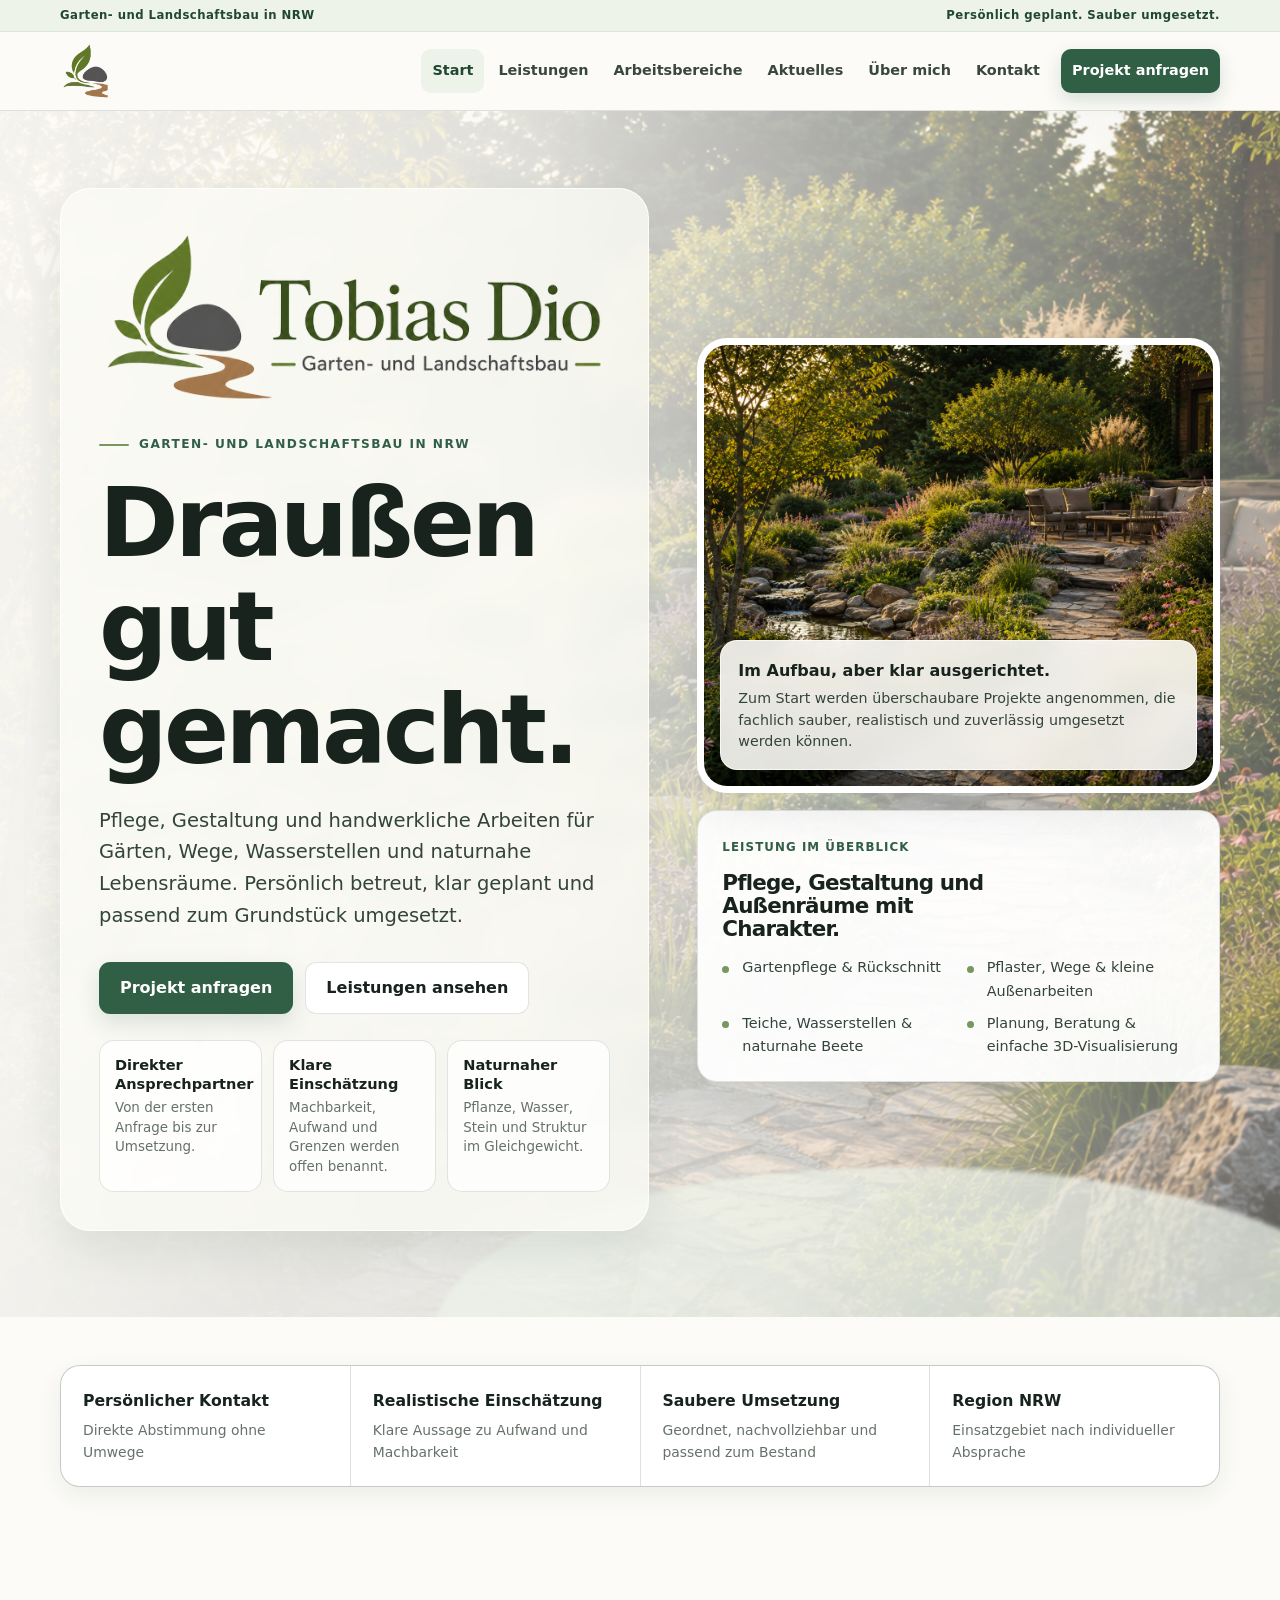
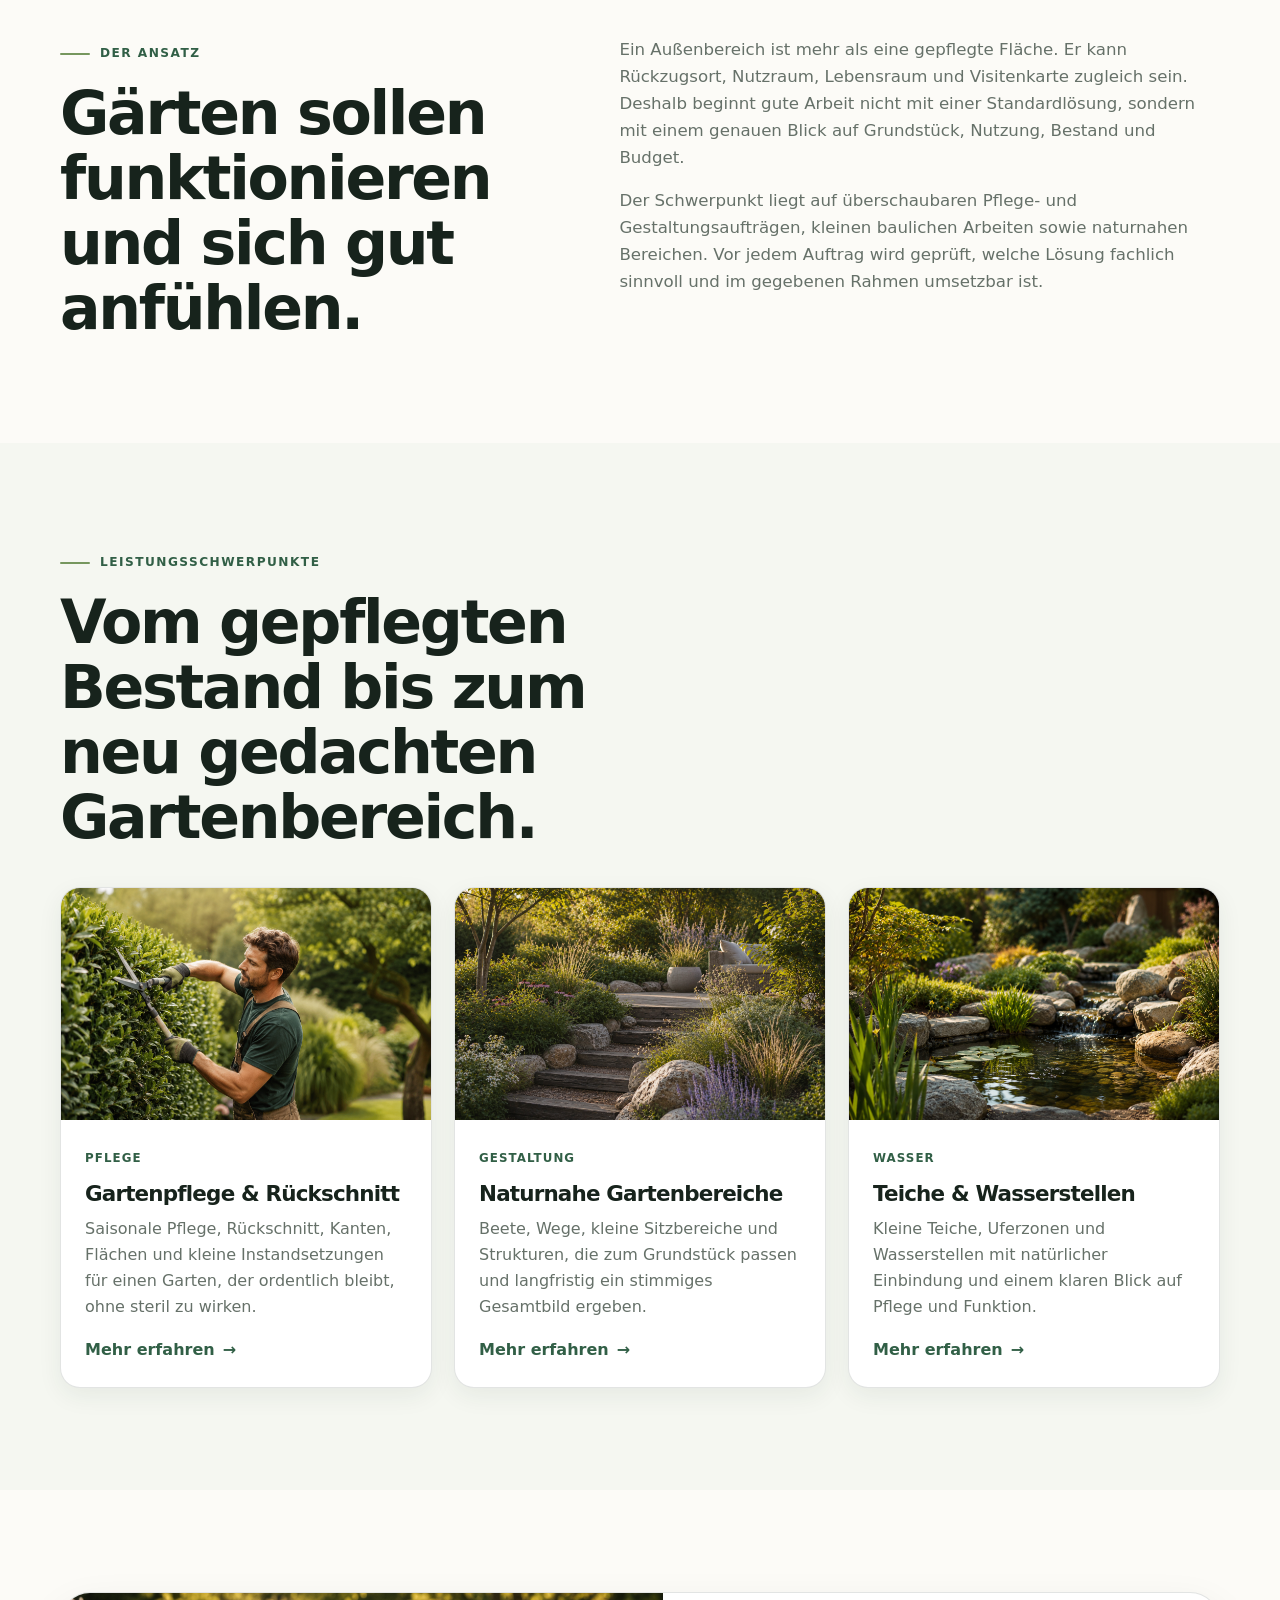
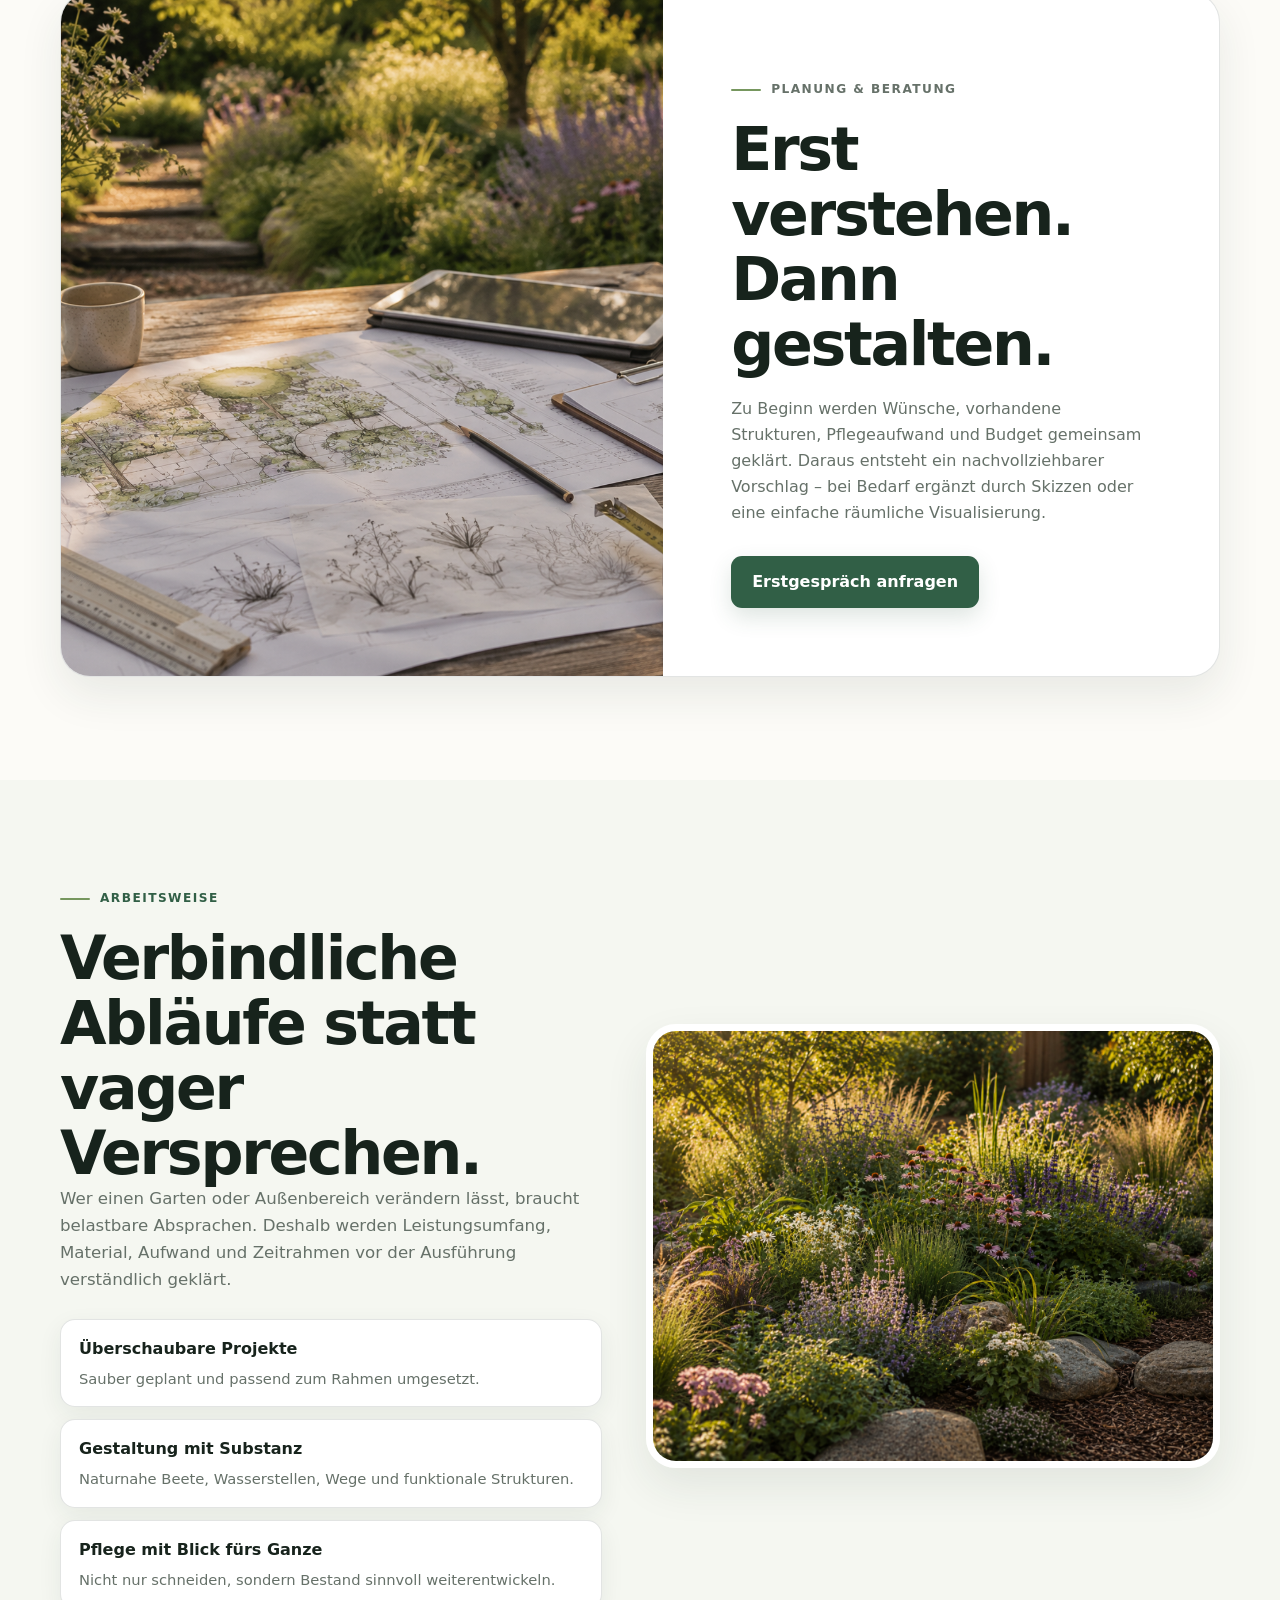
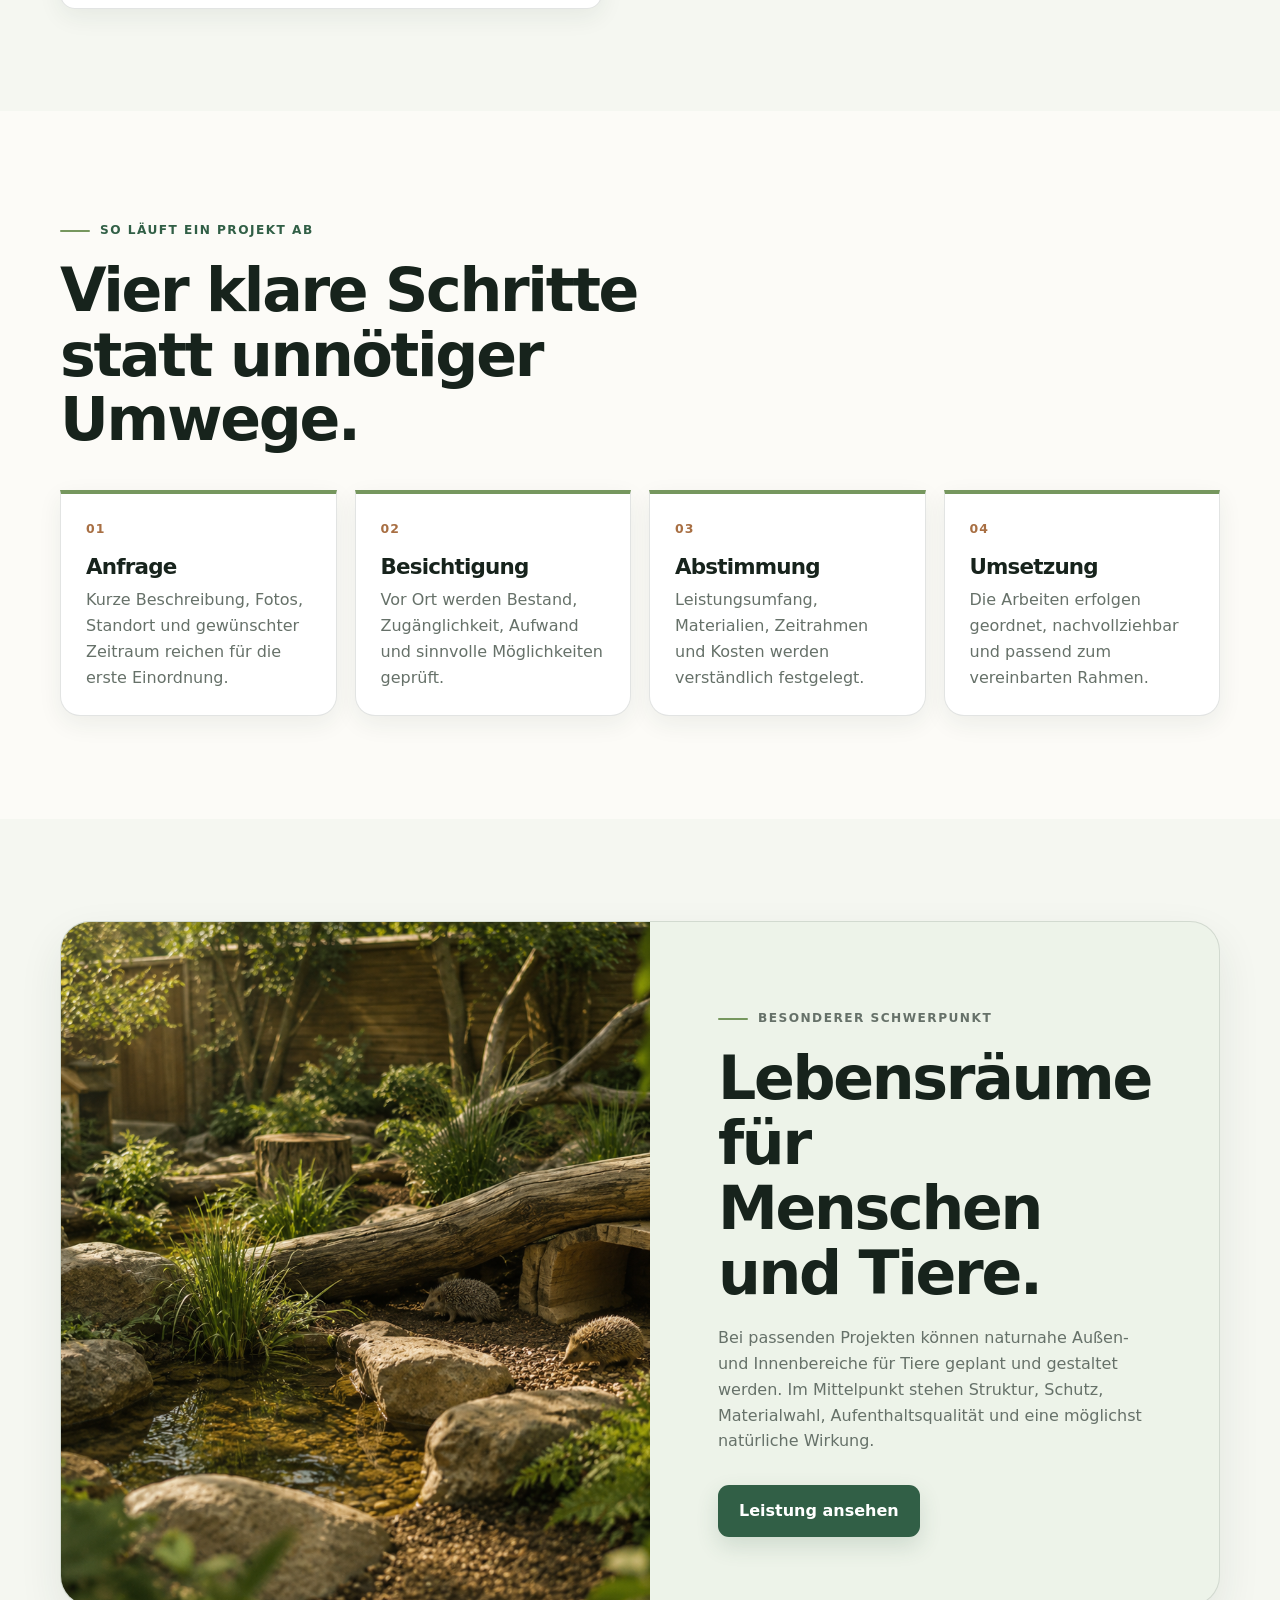
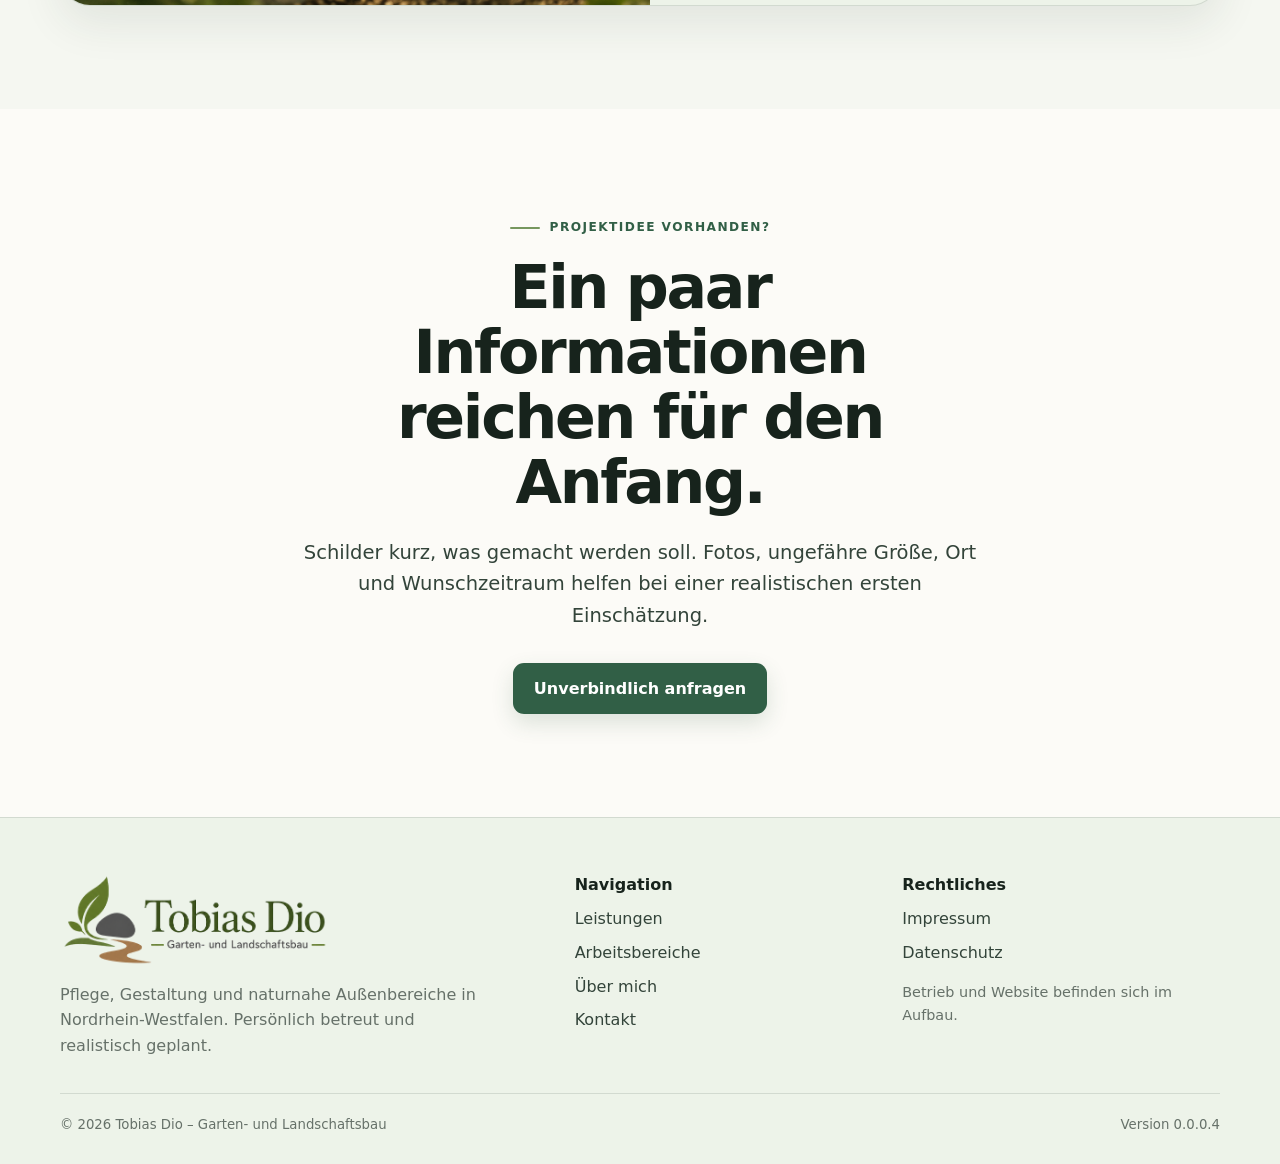
==== commit 66a64cf8: "Version 0.0.0.4 Überarbeitet wurden:  vollständig helles Farbsystem dunkler Footer durch hellen, ruh" ====
--- a/index.html
+++ b/index.html
@@ -1,5 +1,5 @@
-<!-- Tobias Dio Website | Version 0.0.0.3 -->
-<!doctype html><html lang="de"><head><meta charset="utf-8"><meta name="viewport" content="width=device-width,initial-scale=1"><meta name="site-version" content="0.0.0.3"><title>Tobias Dio | Garten- und Landschaftsbau in NRW</title><meta name="description" content="Tobias Dio – Garten- und Landschaftsbau in NRW. Gartenpflege, naturnahe Gartengestaltung, kleine Pflasterarbeiten, Teichbau und Lebensräume für Tiere."><link rel="icon" type="image/png" href="assets/favicon-64.png"><link rel="stylesheet" href="styles.css"></head><body>
+<!-- Tobias Dio Website | Version 0.0.0.4 -->
+<!doctype html><html lang="de"><head><meta charset="utf-8"><meta name="viewport" content="width=device-width,initial-scale=1"><meta name="site-version" content="0.0.0.4"><title>Tobias Dio | Garten- und Landschaftsbau in NRW</title><meta name="description" content="Tobias Dio – Garten- und Landschaftsbau in NRW. Gartenpflege, naturnahe Gartengestaltung, kleine Pflasterarbeiten, Teichbau und Lebensräume für Tiere."><link rel="icon" type="image/png" href="assets/favicon-64.png"><link rel="stylesheet" href="styles.css"></head><body>
 <div class="topbar"><div class="topbar-inner"><span>Garten- und Landschaftsbau in NRW</span><span>Persönlich geplant. Sauber umgesetzt.</span></div></div>
 <header class="site-header"><div class="nav-wrap"><a class="brand brand-mark" href="index.html" aria-label="Tobias Dio – Garten- und Landschaftsbau, Startseite"><img class="brand-logo mark-only" src="assets/logo-mark.png" alt="Logo von Tobias Dio – Garten- und Landschaftsbau"></a><button class="nav-toggle" type="button" aria-label="Menü öffnen" aria-expanded="false" data-nav-toggle>☰</button><nav class="nav-links" data-nav-links><a class="active" href="index.html">Start</a><a href="angebote.html">Leistungen</a><a href="portfolio.html">Arbeitsbereiche</a><a href="aktuelles.html">Aktuelles</a><a href="about.html">Über mich</a><a href="kontakt.html">Kontakt</a><a class="nav-cta" href="kontakt.html">Projekt anfragen</a></nav></div></header>
 <main>
@@ -126,4 +126,4 @@
   </div>
 </section>
 </main>
-<footer class="site-footer"><div class="wrap"><div class="footer-grid"><div class="footer-brand"><img class="footer-logo" src="assets/logo-tobias-dio.png" alt="Tobias Dio – Garten- und Landschaftsbau"><p>Pflege, Gestaltung und naturnahe Außenbereiche in Nordrhein-Westfalen. Persönlich betreut und realistisch geplant.</p></div><div><strong>Navigation</strong><div class="footer-links"><a href="angebote.html">Leistungen</a><a href="portfolio.html">Arbeitsbereiche</a><a href="about.html">Über mich</a><a href="kontakt.html">Kontakt</a></div></div><div><strong>Rechtliches</strong><div class="footer-links"><a href="impressum.html">Impressum</a><a href="datenschutz.html">Datenschutz</a></div><p class="footer-status">Betrieb und Website befinden sich im Aufbau.</p></div></div><div class="footer-bottom"><span>© 2026 Tobias Dio – Garten- und Landschaftsbau</span><span>Version 0.0.0.3</span></div></div></footer><script src="script.js"></script></body></html>
+<footer class="site-footer"><div class="wrap"><div class="footer-grid"><div class="footer-brand"><img class="footer-logo" src="assets/logo-tobias-dio.png" alt="Tobias Dio – Garten- und Landschaftsbau"><p>Pflege, Gestaltung und naturnahe Außenbereiche in Nordrhein-Westfalen. Persönlich betreut und realistisch geplant.</p></div><div><strong>Navigation</strong><div class="footer-links"><a href="angebote.html">Leistungen</a><a href="portfolio.html">Arbeitsbereiche</a><a href="about.html">Über mich</a><a href="kontakt.html">Kontakt</a></div></div><div><strong>Rechtliches</strong><div class="footer-links"><a href="impressum.html">Impressum</a><a href="datenschutz.html">Datenschutz</a></div><p class="footer-status">Betrieb und Website befinden sich im Aufbau.</p></div></div><div class="footer-bottom"><span>© 2026 Tobias Dio – Garten- und Landschaftsbau</span><span>Version 0.0.0.4</span></div></div></footer><script src="script.js"></script></body></html>
--- a/styles.css
+++ b/styles.css
@@ -1,209 +1,484 @@
-
+/* Tobias Dio Website | Version 0.0.0.4 */
 :root {
-  --ink: #17221c;
-  --muted: #5f6a62;
-  --paper: #fbfaf6;
+  --ink: #17231c;
+  --ink-soft: #33443a;
+  --muted: #667169;
+  --paper: #fcfbf7;
   --surface: #ffffff;
-  --field: #eef2ea;
+  --surface-soft: #f5f7f1;
+  --field: #edf3e9;
+  --field-strong: #e3ecdd;
   --moss: #315f46;
-  --moss-dark: #234535;
-  --leaf: #7b9c62;
-  --clay: #a97650;
-  --line: rgba(23,34,28,.13);
-  --shadow: 0 18px 48px rgba(25,40,31,.11);
-  --shadow-soft: 0 10px 30px rgba(25,40,31,.08);
-  --radius: 18px;
-}
-*{box-sizing:border-box}
-html{scroll-behavior:smooth}
-body{margin:0;color:var(--ink);background:var(--paper);font-family:Inter,ui-sans-serif,system-ui,-apple-system,BlinkMacSystemFont,"Segoe UI",sans-serif;line-height:1.62}
-img{display:block;max-width:100%}
-a{color:inherit;text-decoration:none}
-button,input,textarea,select{font:inherit}
-.wrap{width:min(1180px,calc(100% - 36px));margin:auto}
-.section{padding:88px 0}
-.section.alt{background:var(--field)}
-.section.compact{padding:58px 0}
-.eyebrow{display:inline-flex;align-items:center;gap:10px;margin:0 0 18px;color:var(--moss);font-size:.78rem;font-weight:900;letter-spacing:.11em;text-transform:uppercase}
-.eyebrow:before{content:"";width:34px;height:2px;background:var(--leaf)}
-h1,h2,h3{margin:0;line-height:1.05;letter-spacing:-.04em}
-h1{font-size:clamp(3rem,8vw,6.35rem);max-width:9ch}
-h2{font-size:clamp(2.1rem,5vw,4rem);max-width:14ch}
-h3{font-size:1.25rem}
-.lead{max-width:680px;margin-top:24px;color:#39463e;font-size:clamp(1.06rem,2vw,1.22rem)}
-.copy{color:var(--muted);font-size:1.04rem}
-.copy+.copy{margin-top:16px}
-.site-header{position:sticky;top:0;z-index:20;background:rgba(251,250,246,.88);border-bottom:1px solid var(--line);backdrop-filter:blur(16px)}
-.nav-wrap{width:min(1180px,calc(100% - 36px));min-height:86px;margin:auto;display:flex;align-items:center;justify-content:space-between;gap:24px}
-.brand{display:flex;align-items:center;flex:0 0 auto}
-.brand-logo{display:block;height:auto;object-fit:contain;object-position:left center}
-.brand-logo.mark-only{width:56px;max-height:none}
-.nav-links{display:flex;align-items:center;gap:4px}
-.nav-links a{padding:10px 12px;border-radius:10px;color:#36433a;font-size:.92rem;font-weight:800}
-.nav-links a:hover,.nav-links a.active{background:var(--field);color:var(--moss)}
-.nav-toggle{display:none;width:44px;height:44px;border:1px solid var(--line);border-radius:10px;background:#fff;color:var(--ink);font-size:1.25rem}
-.hero{position:relative;min-height:calc(100vh - 86px);display:grid;align-items:center;padding:56px 0 72px;background:linear-gradient(92deg,rgba(251,250,246,.92) 0%,rgba(251,250,246,.82) 44%,rgba(251,250,246,.28) 100%),url('assets/images/gartengestaltung-1.png') center/cover no-repeat}
-.hero-grid{width:min(1180px,calc(100% - 36px));margin:auto;display:grid;grid-template-columns:minmax(0,1.02fr) minmax(320px,.98fr);gap:34px;align-items:stretch}
-.hero-copy{padding:clamp(22px,2.2vw,30px);background:rgba(251,250,246,.62);border:1px solid rgba(255,255,255,.55);border-radius:30px;box-shadow:var(--shadow-soft);backdrop-filter:blur(6px)}
-.hero-logo{width:min(100%,560px);margin:0 0 18px}
-.hero h1{max-width:8.5ch}
-.hero-highlights{display:grid;grid-template-columns:repeat(3,minmax(0,1fr));gap:14px;margin-top:28px}
-.hero-highlights div{padding:16px 16px 14px;border:1px solid var(--line);border-radius:16px;background:rgba(255,255,255,.72)}
-.hero-highlights strong{display:block;font-size:.96rem;line-height:1.25}
-.hero-highlights span{display:block;margin-top:6px;color:var(--muted);font-size:.9rem;line-height:1.45}
-.hero-aside{display:grid;grid-template-rows:1fr auto;gap:18px}
-.hero-aside-image{position:relative;min-height:420px;overflow:hidden;border-radius:28px;box-shadow:var(--shadow)}
-.hero-aside-image img{width:100%;height:100%;object-fit:cover}
-.hero-badge{position:absolute;left:18px;right:18px;bottom:18px;padding:18px 18px 16px;border-radius:18px;background:rgba(23,34,28,.74);backdrop-filter:blur(10px);color:rgba(255,255,255,.92)}
-.hero-badge strong{display:block;font-size:1rem;color:#fff}
-.hero-badge span{display:block;margin-top:6px;font-size:.92rem;line-height:1.5}
-.hero-panel{padding:24px;border:1px solid rgba(49,95,70,.16);border-radius:22px;background:rgba(255,255,255,.88);box-shadow:var(--shadow-soft)}
-.hero-panel h3{margin-top:4px;max-width:14ch}
-.hero-list{margin:18px 0 0;padding:0;list-style:none;display:grid;gap:10px}
-.hero-list li{position:relative;padding-left:24px;color:#2f3b34}
-.hero-list li:before{content:"";position:absolute;left:0;top:.72em;width:8px;height:8px;border-radius:50%;background:var(--leaf)}
-.actions{display:flex;flex-wrap:wrap;gap:12px;margin-top:34px}
-.button{display:inline-flex;align-items:center;justify-content:center;min-height:48px;padding:12px 19px;border:1px solid transparent;border-radius:10px;background:var(--moss);color:#fff;font-weight:900}
-.button:hover{background:var(--moss-dark)}
-.button.secondary{border-color:var(--line);background:rgba(255,255,255,.88);color:var(--ink)}
-.button.secondary:hover{background:#fff}
-.trust-strip{display:grid;grid-template-columns:repeat(4,1fr);gap:1px;border:1px solid var(--line);border-radius:var(--radius);overflow:hidden;background:var(--line)}
-.trust-item{padding:24px;background:#fff}
-.trust-item strong{display:block;font-size:1rem}
-.trust-item span{display:block;margin-top:5px;color:var(--muted);font-size:.9rem}
-.intro{display:grid;grid-template-columns:.9fr 1.1fr;gap:60px;align-items:start}
-.grid{display:grid;gap:22px}
-.grid.three{grid-template-columns:repeat(3,minmax(0,1fr))}
-.grid.two{grid-template-columns:repeat(2,minmax(0,1fr))}
-.card{overflow:hidden;border:1px solid var(--line);border-radius:var(--radius);background:#fff;box-shadow:var(--shadow)}
-.card-body{padding:25px}
-.card-image{aspect-ratio:16/10;object-fit:cover;width:100%}
-.tag{display:inline-block;margin-bottom:16px;color:var(--moss);font-size:.76rem;font-weight:900;letter-spacing:.08em;text-transform:uppercase}
-.card p{margin:12px 0 0;color:var(--muted)}
-.service-link{display:inline-flex;margin-top:18px;color:var(--moss);font-weight:900}
-.service-link:after{content:"→";margin-left:8px}
-.feature-band{display:grid;grid-template-columns:1.08fr .92fr;min-height:500px;overflow:hidden;border-radius:var(--radius);background:#17392d;color:#fff;box-shadow:var(--shadow)}
-.feature-band .visual{min-height:360px;background:center/cover no-repeat}
-.feature-band .text{padding:clamp(34px,6vw,72px)}
-.feature-band .text p{margin-top:20px;color:rgba(255,255,255,.8)}
-.feature-band h2{max-width:12ch}
-.feature-band .button{background:#fff;color:var(--moss-dark)}
-.feature-band-light{background:#2a4736}
-.split-highlight{display:grid;grid-template-columns:.96fr 1.04fr;gap:30px;align-items:center}
-.split-copy{padding-right:10px}
-.mini-points{display:grid;gap:14px;margin-top:26px}
-.mini-points div{padding:16px 18px;border:1px solid var(--line);border-radius:16px;background:#fff;box-shadow:var(--shadow-soft)}
-.mini-points strong{display:block}
-.mini-points span{display:block;margin-top:6px;color:var(--muted);font-size:.95rem}
-.split-image-card{overflow:hidden;border-radius:26px;box-shadow:var(--shadow)}
-.split-image-card img{width:100%;height:100%;min-height:440px;object-fit:cover}
-.process{display:grid;grid-template-columns:repeat(4,1fr);gap:22px;counter-reset:step}
-.process-item{position:relative;padding:28px;border-top:3px solid var(--leaf);background:#fff;border-radius:0 0 var(--radius) var(--radius);box-shadow:var(--shadow)}
-.process-item:before{counter-increment:step;content:"0" counter(step);display:block;margin-bottom:18px;color:var(--clay);font-size:.82rem;font-weight:900}
-.process-item p{margin-top:10px;color:var(--muted)}
-.page-hero{padding:96px 0 66px;background:linear-gradient(135deg,var(--field),#f8f5ed)}
-.page-hero h1{max-width:13ch}
-.service-detail{display:grid;grid-template-columns:1fr 1fr;gap:38px;align-items:center;padding:30px 0}
-.service-detail:nth-child(even) .service-media{order:2}
-.service-media img{width:100%;aspect-ratio:4/3;object-fit:cover;border-radius:var(--radius);box-shadow:var(--shadow)}
-.service-copy ul{margin:22px 0 0;padding:0;list-style:none;display:grid;gap:10px}
-.service-copy li{position:relative;padding-left:24px;color:var(--muted)}
-.service-copy li:before{content:"";position:absolute;left:0;top:.68em;width:8px;height:8px;border-radius:50%;background:var(--leaf)}
-.portfolio-grid{display:grid;grid-template-columns:repeat(12,1fr);gap:20px}
-.portfolio-item{position:relative;min-height:330px;overflow:hidden;border-radius:var(--radius);box-shadow:var(--shadow)}
-.portfolio-item:nth-child(1),.portfolio-item:nth-child(4){grid-column:span 7}
-.portfolio-item:nth-child(2),.portfolio-item:nth-child(3){grid-column:span 5}
-.portfolio-item:nth-child(n+5){grid-column:span 6}
-.portfolio-item img{width:100%;height:100%;object-fit:cover}
-.portfolio-overlay{position:absolute;inset:auto 0 0;padding:50px 24px 24px;background:linear-gradient(transparent,rgba(10,22,15,.78));color:#fff}
-.portfolio-overlay p{margin-top:6px;color:rgba(255,255,255,.78)}
-.timeline{display:grid;gap:18px}
-.timeline-item{padding:20px 22px;border-left:3px solid var(--leaf);background:#fff;border-radius:0 12px 12px 0}
-.timeline-item p{margin-top:7px;color:var(--muted)}
-.contact-box{display:grid;grid-template-columns:.9fr 1.1fr;gap:28px;align-items:start}
-.contact-card,.form-card{padding:30px}
-.list{display:grid;gap:13px;margin:22px 0 0;padding:0;list-style:none}
-.list li{padding-top:13px;border-top:1px solid var(--line);color:var(--muted)}
-form{display:grid;gap:15px}
-label{display:grid;gap:7px;color:#36443a;font-weight:800}
-input,textarea,select{width:100%;padding:13px 14px;border:1px solid var(--line);border-radius:10px;background:#fff;color:var(--ink)}
-textarea{min-height:150px;resize:vertical}
-.notice{padding:18px;border-left:4px solid var(--clay);background:#fff8ef;color:#5b4937;border-radius:0 10px 10px 0}
-.site-footer{padding:48px 0;background:#17241e;color:rgba(255,255,255,.72)}
-.footer-grid{display:grid;grid-template-columns:1.35fr .9fr 1fr;gap:36px;align-items:start}
-.footer-brand{display:flex;align-items:flex-start;gap:18px}
-.footer-logo{width:min(100%,260px);height:auto;flex:0 0 auto}
-.footer-brand p{margin:0;color:rgba(255,255,255,.72)}
-.footer-grid strong{display:block;margin-bottom:8px;color:#fff}
-.footer-links{display:grid;gap:8px}
-.footer-links a:hover{color:#fff}
-.footer-bottom{margin-top:34px;padding-top:20px;border-top:1px solid rgba(255,255,255,.12);font-size:.86rem}
-.legal-placeholder{color:rgba(255,255,255,.54)}
-@media(max-width:920px){
-  .nav-toggle{display:grid;place-items:center}
-  .nav-links{position:absolute;left:18px;right:18px;top:78px;display:none;flex-direction:column;align-items:stretch;padding:10px;border:1px solid var(--line);border-radius:12px;background:#fff;box-shadow:var(--shadow)}
-  .nav-links.open{display:flex}
-  .hero{min-height:auto;padding:42px 0 58px;background:linear-gradient(180deg,rgba(251,250,246,.94),rgba(251,250,246,.80)),url('assets/images/gartengestaltung-1.png') center/cover}
-  .hero-grid,.intro,.feature-band,.contact-box,.service-detail,.grid.three,.grid.two,.split-highlight{grid-template-columns:1fr}
-  .hero-highlights{grid-template-columns:1fr}
-  .hero-aside{grid-template-rows:auto auto}
-  .hero-aside-image{min-height:320px}
-  .trust-strip,.process{grid-template-columns:repeat(2,1fr)}
-  .service-detail:nth-child(even) .service-media{order:initial}
-  .footer-grid{grid-template-columns:1fr 1fr}
-  .portfolio-item,.portfolio-item:nth-child(n){grid-column:span 12}
-  .feature-band .visual{min-height:300px}
-}
-@media(max-width:600px){
-  .section{padding:68px 0}
-  .wrap,.nav-wrap,.hero-grid{width:min(100% - 24px,1180px)}
-  .brand-logo.mark-only{width:50px}
-  .hero-logo{width:min(100%,360px)}
-  .hero-copy{padding:18px}
-  .hero h1{font-size:clamp(2.65rem,15vw,4.5rem)}
-  .hero-badge{position:static;margin:12px}
-  .hero-aside-image{min-height:280px}
-  .trust-strip,.process,.footer-grid{grid-template-columns:1fr}
-  .page-hero{padding:70px 0 48px}
-  .card-body,.contact-card,.form-card{padding:22px}
-  .portfolio-item{min-height:280px}
-  .footer-brand{flex-direction:column}
-  .footer-logo{width:220px}
-}
-
-/* Version 0.0.0.3 – visuelle Verfeinerung */
-.topbar{background:#13261c;color:rgba(255,255,255,.78);font-size:.76rem;font-weight:800;letter-spacing:.07em;text-transform:uppercase}
-.topbar-inner{width:min(1180px,calc(100% - 36px));min-height:34px;margin:auto;display:flex;align-items:center;justify-content:space-between;gap:20px}
-.site-header{top:34px;background:rgba(251,250,246,.95)}
-.nav-wrap{min-height:88px}
-.brand-logo.mark-only{width:62px;filter:drop-shadow(0 7px 12px rgba(23,34,28,.12))}
-.nav-links .nav-cta{margin-left:8px;background:var(--moss);color:#fff;padding-inline:16px}
-.nav-links .nav-cta:hover{background:var(--moss-dark);color:#fff}
-.hero{min-height:calc(100vh - 122px);background-position:center}
-.hero-copy{background:rgba(251,250,246,.86);border-color:rgba(255,255,255,.82);box-shadow:0 28px 70px rgba(20,39,28,.18)}
-.hero-logo{filter:drop-shadow(0 7px 15px rgba(23,34,28,.09))}
-.hero-panel{border-top:4px solid var(--moss)}
-.card{transition:transform .22s ease,box-shadow .22s ease}
-.card:hover{transform:translateY(-5px);box-shadow:0 26px 58px rgba(25,40,31,.15)}
-.card-image{transition:transform .45s ease}
-.card:hover .card-image{transform:scale(1.025)}
-.button{box-shadow:0 10px 24px rgba(35,69,53,.18);transition:transform .18s ease,background .18s ease}
-.button:hover{transform:translateY(-1px)}
-.feature-band{border:1px solid rgba(255,255,255,.06)}
-.footer-brand{display:block}
-.footer-logo{width:min(100%,310px);margin-bottom:18px;filter:brightness(1.35) saturate(.85)}
-.footer-status{margin-top:20px;color:rgba(255,255,255,.54);font-size:.88rem}
-.footer-bottom{display:flex;justify-content:space-between;gap:20px}
-.legal-hero h1{max-width:none}
-.legal-layout,.legal-content{display:grid;grid-template-columns:minmax(0,1fr) 340px;gap:34px;align-items:start}
-.legal-card{padding:clamp(26px,4vw,48px);border:1px solid var(--line);border-radius:var(--radius);background:#fff;box-shadow:var(--shadow-soft)}
-.legal-card h2{max-width:none;font-size:clamp(1.7rem,3vw,2.5rem);margin-top:34px}
-.legal-card h2:first-child{margin-top:0}
-.legal-card h3{margin-top:28px;letter-spacing:-.02em}
-.legal-card p{color:#465149}
-.required-field{padding:16px 18px;border-left:4px solid #b8702e;background:#fff5e9;border-radius:0 10px 10px 0;color:#4d3925!important}
-.legal-note{position:sticky;top:150px;padding:24px;border:1px solid rgba(49,95,70,.18);border-radius:var(--radius);background:#eef4ed;box-shadow:var(--shadow-soft)}
-.legal-note strong{font-size:1.1rem}
-.legal-note p{margin:12px 0 0;color:var(--muted)}
-@media(max-width:920px){.site-header{top:0}.topbar{display:none}.nav-links .nav-cta{margin-left:0}.legal-layout,.legal-content{grid-template-columns:1fr}.legal-note{position:static}.footer-bottom{flex-direction:column}.hero{min-height:auto}}
-@media(max-width:600px){.topbar-inner{width:min(100% - 24px,1180px)}.footer-logo{width:250px}}
+  --moss-dark: #214632;
+  --leaf: #76975e;
+  --clay: #a86f43;
+  --sand: #f2eadf;
+  --line: rgba(23, 35, 28, .12);
+  --line-strong: rgba(49, 95, 70, .24);
+  --shadow: 0 18px 44px rgba(34, 56, 42, .09);
+  --shadow-soft: 0 8px 24px rgba(34, 56, 42, .07);
+  --radius-sm: 12px;
+  --radius: 20px;
+  --radius-lg: 30px;
+  --header-height: 78px;
+}
+
+* { box-sizing: border-box; }
+html { scroll-behavior: smooth; }
+body {
+  margin: 0;
+  color: var(--ink);
+  background: var(--paper);
+  font-family: Inter, ui-sans-serif, system-ui, -apple-system, BlinkMacSystemFont, "Segoe UI", sans-serif;
+  line-height: 1.62;
+  text-rendering: optimizeLegibility;
+  -webkit-font-smoothing: antialiased;
+}
+body.nav-open { overflow: hidden; }
+img { display: block; max-width: 100%; }
+a { color: inherit; text-decoration: none; }
+button, input, textarea, select { font: inherit; }
+button, a { -webkit-tap-highlight-color: transparent; }
+:focus-visible { outline: 3px solid rgba(118,151,94,.42); outline-offset: 3px; }
+
+.wrap { width: min(1160px, calc(100% - 40px)); margin-inline: auto; }
+.section { padding: clamp(70px, 8vw, 104px) 0; }
+.section.alt { background: var(--surface-soft); }
+.section.compact { padding: 48px 0; }
+
+.eyebrow {
+  display: inline-flex;
+  align-items: center;
+  gap: 10px;
+  margin: 0 0 17px;
+  color: var(--moss);
+  font-size: .76rem;
+  font-weight: 900;
+  letter-spacing: .12em;
+  text-transform: uppercase;
+}
+.eyebrow::before { content: ""; width: 30px; height: 2px; background: var(--leaf); border-radius: 10px; }
+
+h1, h2, h3 { margin: 0; line-height: 1.08; letter-spacing: -.038em; }
+h1 { max-width: 10ch; font-size: clamp(3rem, 7.5vw, 6.2rem); }
+h2 { max-width: 15ch; font-size: clamp(2.05rem, 4.7vw, 3.85rem); }
+h3 { font-size: clamp(1.14rem, 1.8vw, 1.34rem); }
+p { margin: 0; }
+.lead { max-width: 690px; margin-top: 22px; color: var(--ink-soft); font-size: clamp(1.04rem, 1.8vw, 1.22rem); }
+.copy { color: var(--muted); font-size: 1.04rem; }
+.copy + .copy { margin-top: 16px; }
+
+/* Header */
+.topbar { background: var(--field); border-bottom: 1px solid rgba(49,95,70,.09); color: var(--moss-dark); }
+.topbar-inner {
+  width: min(1160px, calc(100% - 40px));
+  min-height: 31px;
+  margin-inline: auto;
+  display: flex;
+  align-items: center;
+  justify-content: space-between;
+  gap: 20px;
+  font-size: .73rem;
+  font-weight: 800;
+  letter-spacing: .04em;
+}
+.site-header {
+  position: sticky;
+  top: 0;
+  z-index: 30;
+  background: rgba(252,251,247,.94);
+  border-bottom: 1px solid var(--line);
+  backdrop-filter: blur(18px);
+}
+.nav-wrap {
+  width: min(1160px, calc(100% - 40px));
+  min-height: var(--header-height);
+  margin-inline: auto;
+  display: flex;
+  align-items: center;
+  justify-content: space-between;
+  gap: 22px;
+}
+.brand { display: inline-flex; align-items: center; flex: 0 0 auto; }
+.brand-logo { height: auto; object-fit: contain; }
+.brand-logo.mark-only { width: 51px; }
+.nav-links { display: flex; align-items: center; gap: 3px; }
+.nav-links a {
+  padding: 10px 11px;
+  border-radius: 10px;
+  color: #39473e;
+  font-size: .9rem;
+  font-weight: 800;
+  transition: background .18s ease, color .18s ease, transform .18s ease;
+}
+.nav-links a:hover, .nav-links a.active { background: var(--field); color: var(--moss-dark); }
+.nav-links .nav-cta { margin-left: 7px; background: var(--moss); color: #fff; box-shadow: 0 7px 18px rgba(49,95,70,.18); }
+.nav-links .nav-cta:hover { background: var(--moss-dark); color: #fff; transform: translateY(-1px); }
+.nav-toggle {
+  display: none;
+  place-items: center;
+  width: 45px;
+  height: 45px;
+  padding: 0;
+  border: 1px solid var(--line);
+  border-radius: 12px;
+  background: #fff;
+  color: var(--ink);
+  font-size: 1.22rem;
+  cursor: pointer;
+}
+
+/* Buttons */
+.actions { display: flex; flex-wrap: wrap; gap: 12px; margin-top: 31px; }
+.button {
+  display: inline-flex;
+  align-items: center;
+  justify-content: center;
+  min-height: 49px;
+  padding: 12px 20px;
+  border: 1px solid transparent;
+  border-radius: 11px;
+  background: var(--moss);
+  color: #fff;
+  font-weight: 900;
+  box-shadow: 0 9px 22px rgba(49,95,70,.16);
+  transition: transform .18s ease, background .18s ease, box-shadow .18s ease;
+}
+.button:hover { background: var(--moss-dark); transform: translateY(-1px); box-shadow: 0 12px 26px rgba(49,95,70,.21); }
+.button.secondary { border-color: var(--line); background: #fff; color: var(--ink); box-shadow: none; }
+.button.secondary:hover { border-color: var(--line-strong); background: var(--surface-soft); }
+
+/* Homepage hero */
+.hero {
+  position: relative;
+  overflow: hidden;
+  padding: clamp(46px, 6vw, 78px) 0 clamp(58px, 7vw, 86px);
+  background:
+    linear-gradient(90deg, rgba(252,251,247,.96) 0%, rgba(252,251,247,.87) 42%, rgba(252,251,247,.36) 100%),
+    url('assets/images/gartengestaltung-1.png') center / cover no-repeat;
+}
+.hero::after {
+  content: "";
+  position: absolute;
+  inset: auto -8% -180px 34%;
+  height: 330px;
+  border-radius: 50%;
+  background: rgba(237,243,233,.72);
+  filter: blur(2px);
+  pointer-events: none;
+}
+.hero-grid {
+  position: relative;
+  z-index: 1;
+  width: min(1160px, calc(100% - 40px));
+  margin-inline: auto;
+  display: grid;
+  grid-template-columns: minmax(0, 1.06fr) minmax(330px, .94fr);
+  gap: clamp(28px, 4vw, 48px);
+  align-items: center;
+}
+.hero-copy {
+  padding: clamp(24px, 3vw, 38px);
+  border: 1px solid rgba(255,255,255,.82);
+  border-radius: var(--radius-lg);
+  background: rgba(252,251,247,.78);
+  box-shadow: var(--shadow);
+  backdrop-filter: blur(9px);
+}
+.hero-logo { width: min(100%, 535px); margin: 0 0 20px; }
+.hero h1 { max-width: 8.7ch; }
+.hero-highlights { display: grid; grid-template-columns: repeat(3, minmax(0,1fr)); gap: 11px; margin-top: 26px; }
+.hero-highlights > div {
+  padding: 15px;
+  border: 1px solid var(--line);
+  border-radius: 15px;
+  background: rgba(255,255,255,.78);
+}
+.hero-highlights strong { display: block; font-size: .91rem; line-height: 1.28; }
+.hero-highlights span { display: block; margin-top: 5px; color: var(--muted); font-size: .84rem; line-height: 1.45; }
+.hero-aside { display: grid; gap: 17px; }
+.hero-aside-image {
+  position: relative;
+  min-height: 455px;
+  overflow: hidden;
+  border: 7px solid rgba(255,255,255,.88);
+  border-radius: var(--radius-lg);
+  background: #fff;
+  box-shadow: var(--shadow);
+}
+.hero-aside-image img { width: 100%; height: 100%; object-fit: cover; }
+.hero-badge {
+  position: absolute;
+  inset: auto 16px 16px;
+  padding: 17px;
+  border: 1px solid rgba(255,255,255,.72);
+  border-radius: 17px;
+  background: rgba(252,251,247,.9);
+  color: var(--ink-soft);
+  box-shadow: var(--shadow-soft);
+  backdrop-filter: blur(12px);
+}
+.hero-badge strong { display: block; color: var(--ink); }
+.hero-badge span { display: block; margin-top: 5px; font-size: .89rem; line-height: 1.48; }
+.hero-panel {
+  padding: 22px 24px;
+  border: 1px solid var(--line);
+  border-radius: var(--radius);
+  background: rgba(255,255,255,.94);
+  box-shadow: var(--shadow-soft);
+}
+.hero-panel h3 { max-width: 18ch; }
+.hero-list { margin: 16px 0 0; padding: 0; list-style: none; display: grid; grid-template-columns: 1fr 1fr; gap: 9px 16px; }
+.hero-list li { position: relative; padding-left: 20px; color: var(--ink-soft); font-size: .9rem; }
+.hero-list li::before { content: ""; position: absolute; left: 0; top: .65em; width: 7px; height: 7px; border-radius: 50%; background: var(--leaf); }
+
+/* General content */
+.trust-strip {
+  display: grid;
+  grid-template-columns: repeat(4, 1fr);
+  gap: 1px;
+  overflow: hidden;
+  border: 1px solid var(--line);
+  border-radius: var(--radius);
+  background: var(--line);
+  box-shadow: var(--shadow-soft);
+}
+.trust-item { padding: 22px; background: #fff; }
+.trust-item strong { display: block; font-size: .98rem; }
+.trust-item span { display: block; margin-top: 5px; color: var(--muted); font-size: .87rem; }
+.intro { display: grid; grid-template-columns: .9fr 1.1fr; gap: clamp(38px, 6vw, 68px); align-items: start; }
+.grid { display: grid; gap: 22px; }
+.grid.three { grid-template-columns: repeat(3, minmax(0,1fr)); }
+.grid.two { grid-template-columns: repeat(2, minmax(0,1fr)); }
+.card {
+  overflow: hidden;
+  border: 1px solid var(--line);
+  border-radius: var(--radius);
+  background: #fff;
+  box-shadow: var(--shadow-soft);
+  transition: transform .2s ease, box-shadow .2s ease, border-color .2s ease;
+}
+.card:hover { transform: translateY(-3px); border-color: var(--line-strong); box-shadow: var(--shadow); }
+.card-image { width: 100%; aspect-ratio: 16 / 10; object-fit: cover; }
+.card-body { padding: 24px; }
+.tag { display: inline-block; margin-bottom: 14px; color: var(--moss); font-size: .74rem; font-weight: 900; letter-spacing: .09em; text-transform: uppercase; }
+.card p { margin-top: 11px; color: var(--muted); }
+.service-link { display: inline-flex; margin-top: 17px; color: var(--moss); font-weight: 900; }
+.service-link::after { content: "→"; margin-left: 8px; }
+
+.feature-band {
+  display: grid;
+  grid-template-columns: 1.04fr .96fr;
+  min-height: 480px;
+  overflow: hidden;
+  border: 1px solid var(--line);
+  border-radius: var(--radius-lg);
+  background: #fff;
+  color: var(--ink);
+  box-shadow: var(--shadow);
+}
+.feature-band .visual { min-height: 340px; background: center / cover no-repeat; }
+.feature-band .text { padding: clamp(34px, 6vw, 68px); align-self: center; }
+.feature-band .text p { margin-top: 19px; color: var(--muted); }
+.feature-band h2 { max-width: 13ch; }
+.feature-band .button { background: var(--moss); color: #fff; }
+.feature-band-light { background: var(--field); }
+
+.split-highlight { display: grid; grid-template-columns: .98fr 1.02fr; gap: 34px; align-items: center; }
+.split-copy { padding-right: 10px; }
+.mini-points { display: grid; gap: 12px; margin-top: 25px; }
+.mini-points > div { padding: 16px 18px; border: 1px solid var(--line); border-radius: 15px; background: #fff; box-shadow: var(--shadow-soft); }
+.mini-points strong { display: block; }
+.mini-points span { display: block; margin-top: 5px; color: var(--muted); font-size: .92rem; }
+.split-image-card { overflow: hidden; border: 7px solid #fff; border-radius: var(--radius-lg); box-shadow: var(--shadow); }
+.split-image-card img { width: 100%; min-height: 430px; height: 100%; object-fit: cover; }
+
+.process { display: grid; grid-template-columns: repeat(4,1fr); gap: 18px; counter-reset: step; }
+.process-item {
+  padding: 25px;
+  border: 1px solid var(--line);
+  border-top: 4px solid var(--leaf);
+  border-radius: 0 0 var(--radius) var(--radius);
+  background: #fff;
+  box-shadow: var(--shadow-soft);
+}
+.process-item::before { counter-increment: step; content: "0" counter(step); display: block; margin-bottom: 15px; color: var(--clay); font-size: .78rem; font-weight: 900; letter-spacing: .08em; }
+.process-item p { margin-top: 9px; color: var(--muted); }
+
+/* Subpages */
+.page-hero {
+  padding: clamp(72px, 8vw, 102px) 0 clamp(52px, 6vw, 72px);
+  background: linear-gradient(135deg, var(--field), #faf8f2 72%);
+  border-bottom: 1px solid rgba(49,95,70,.08);
+}
+.page-hero h1 { max-width: 13ch; }
+.service-detail { display: grid; grid-template-columns: 1fr 1fr; gap: clamp(30px, 5vw, 54px); align-items: center; padding: 34px 0; }
+.service-detail:nth-child(even) .service-media { order: 2; }
+.service-media img { width: 100%; aspect-ratio: 4 / 3; object-fit: cover; border: 6px solid #fff; border-radius: var(--radius); box-shadow: var(--shadow); }
+.service-copy ul { margin: 20px 0 0; padding: 0; list-style: none; display: grid; gap: 9px; }
+.service-copy li { position: relative; padding-left: 22px; color: var(--muted); }
+.service-copy li::before { content: ""; position: absolute; left: 0; top: .68em; width: 7px; height: 7px; border-radius: 50%; background: var(--leaf); }
+
+.portfolio-grid { display: grid; grid-template-columns: repeat(12, 1fr); gap: 20px; }
+.portfolio-item { position: relative; min-height: 330px; overflow: hidden; border: 1px solid var(--line); border-radius: var(--radius); background: #fff; box-shadow: var(--shadow-soft); }
+.portfolio-item:nth-child(1), .portfolio-item:nth-child(4) { grid-column: span 7; }
+.portfolio-item:nth-child(2), .portfolio-item:nth-child(3) { grid-column: span 5; }
+.portfolio-item:nth-child(n+5) { grid-column: span 6; }
+.portfolio-item img { width: 100%; height: 100%; object-fit: cover; transition: transform .4s ease; }
+.portfolio-item:hover img { transform: scale(1.025); }
+.portfolio-overlay {
+  position: absolute;
+  inset: auto 14px 14px;
+  padding: 17px 18px;
+  border: 1px solid rgba(255,255,255,.76);
+  border-radius: 15px;
+  background: rgba(252,251,247,.92);
+  color: var(--ink);
+  box-shadow: var(--shadow-soft);
+  backdrop-filter: blur(10px);
+}
+.portfolio-overlay p { margin-top: 5px; color: var(--muted); font-size: .92rem; }
+
+.timeline { display: grid; gap: 15px; }
+.timeline-item { padding: 19px 21px; border: 1px solid var(--line); border-left: 4px solid var(--leaf); border-radius: 0 13px 13px 0; background: #fff; box-shadow: var(--shadow-soft); }
+.timeline-item p { margin-top: 6px; color: var(--muted); }
+.contact-box { display: grid; grid-template-columns: .9fr 1.1fr; gap: 26px; align-items: start; }
+.contact-card, .form-card { padding: 29px; }
+.list { display: grid; gap: 12px; margin: 21px 0 0; padding: 0; list-style: none; }
+.list li { padding-top: 12px; border-top: 1px solid var(--line); color: var(--muted); }
+form { display: grid; gap: 14px; }
+label { display: grid; gap: 6px; color: var(--ink-soft); font-weight: 800; }
+input, textarea, select { width: 100%; padding: 13px 14px; border: 1px solid var(--line); border-radius: 11px; background: #fff; color: var(--ink); }
+input:focus, textarea:focus, select:focus { border-color: var(--leaf); outline: 3px solid rgba(118,151,94,.14); }
+textarea { min-height: 148px; resize: vertical; }
+.notice { padding: 17px; border: 1px solid rgba(168,111,67,.22); border-left: 4px solid var(--clay); border-radius: 0 11px 11px 0; background: #fff8ef; color: #5b4937; }
+
+/* Legal pages */
+.legal-layout, .legal-content { display: grid; grid-template-columns: minmax(0,1.45fr) minmax(260px,.55fr); gap: 28px; align-items: start; }
+.legal-card { padding: clamp(25px, 4vw, 42px); border: 1px solid var(--line); border-radius: var(--radius); background: #fff; box-shadow: var(--shadow-soft); }
+.legal-card h2 { max-width: none; margin: 34px 0 14px; font-size: clamp(1.55rem, 3vw, 2.2rem); }
+.legal-card h2:first-child { margin-top: 0; }
+.legal-card h3 { margin: 26px 0 10px; }
+.legal-card p + p { margin-top: 14px; }
+.legal-note { position: sticky; top: 130px; padding: 23px; border: 1px solid rgba(168,111,67,.24); border-radius: var(--radius); background: #fff8ef; color: #5a493a; }
+.legal-note p { margin-top: 12px; }
+.required-field { padding: 15px; border: 1px dashed rgba(168,111,67,.5); border-radius: 11px; background: #fff7ec; }
+
+/* Light footer */
+.site-footer { padding: 54px 0 28px; border-top: 1px solid var(--line); background: var(--field); color: var(--ink-soft); }
+.footer-grid { display: grid; grid-template-columns: 1.35fr .82fr .9fr; gap: 38px; align-items: start; }
+.footer-brand { display: grid; gap: 14px; }
+.footer-logo { width: min(100%, 270px); height: auto; }
+.footer-brand p { max-width: 440px; color: var(--muted); }
+.footer-grid strong { display: block; margin-bottom: 8px; color: var(--ink); }
+.footer-links { display: grid; gap: 8px; }
+.footer-links a { color: var(--ink-soft); }
+.footer-links a:hover { color: var(--moss); }
+.footer-status { margin-top: 15px; color: var(--muted); font-size: .9rem; }
+.footer-bottom { margin-top: 34px; padding-top: 20px; border-top: 1px solid var(--line); display: flex; justify-content: space-between; gap: 16px; color: var(--muted); font-size: .83rem; }
+.legal-placeholder { color: var(--muted); }
+
+@media (max-width: 1040px) {
+  .nav-links a { padding-inline: 8px; font-size: .85rem; }
+  .nav-links .nav-cta { display: none; }
+  .hero-grid { grid-template-columns: minmax(0,1fr) minmax(300px,.78fr); }
+  .hero-highlights { grid-template-columns: 1fr; }
+  .hero-highlights > div { display: grid; grid-template-columns: 155px 1fr; gap: 10px; align-items: center; }
+  .hero-highlights span { margin-top: 0; }
+}
+
+@media (max-width: 860px) {
+  :root { --header-height: 70px; }
+  .topbar-inner { width: min(100% - 28px,1160px); }
+  .topbar-inner span:last-child { display: none; }
+  .nav-wrap { width: min(100% - 28px,1160px); }
+  .brand-logo.mark-only { width: 46px; }
+  .nav-toggle { display: grid; }
+  .nav-links {
+    position: fixed;
+    top: calc(31px + var(--header-height) + 8px);
+    left: 14px;
+    right: 14px;
+    display: none;
+    max-height: calc(100dvh - 125px);
+    overflow-y: auto;
+    flex-direction: column;
+    align-items: stretch;
+    gap: 3px;
+    padding: 12px;
+    border: 1px solid var(--line);
+    border-radius: 18px;
+    background: rgba(255,255,255,.98);
+    box-shadow: 0 22px 60px rgba(34,56,42,.16);
+  }
+  .nav-links.open { display: flex; }
+  .nav-links a { padding: 13px 14px; font-size: .96rem; }
+  .nav-links .nav-cta { display: flex; margin: 6px 0 0; justify-content: center; background: var(--moss); color: #fff; }
+  .hero { padding: 38px 0 54px; background: linear-gradient(180deg, rgba(252,251,247,.9), rgba(252,251,247,.8)), url('assets/images/gartengestaltung-1.png') center / cover no-repeat; }
+  .hero-grid { grid-template-columns: 1fr; width: min(100% - 28px,1160px); }
+  .hero-copy { padding: 24px; }
+  .hero-logo { width: min(100%, 480px); }
+  .hero-highlights { grid-template-columns: repeat(3, minmax(0,1fr)); }
+  .hero-highlights > div { display: block; }
+  .hero-highlights span { margin-top: 5px; }
+  .hero-aside { grid-template-columns: 1.1fr .9fr; align-items: stretch; }
+  .hero-aside-image { min-height: 350px; }
+  .hero-panel { display: flex; flex-direction: column; justify-content: center; }
+  .hero-list { grid-template-columns: 1fr; }
+  .intro, .feature-band, .split-highlight, .contact-box, .service-detail, .grid.three, .grid.two, .legal-layout, .legal-content { grid-template-columns: 1fr; }
+  .service-detail:nth-child(even) .service-media { order: initial; }
+  .trust-strip, .process { grid-template-columns: repeat(2,1fr); }
+  .portfolio-item, .portfolio-item:nth-child(n) { grid-column: span 12; }
+  .footer-grid { grid-template-columns: 1.25fr 1fr; }
+  .legal-note { position: static; }
+}
+
+@media (max-width: 600px) {
+  .wrap { width: min(100% - 28px,1160px); }
+  .section { padding: 62px 0; }
+  .section.compact { padding: 34px 0; }
+  .topbar-inner { min-height: 28px; font-size: .66rem; }
+  .nav-links { top: calc(28px + var(--header-height) + 7px); }
+  .hero { padding: 24px 0 44px; }
+  .hero-grid { width: min(100% - 20px,1160px); gap: 14px; }
+  .hero-copy { padding: 19px; border-radius: 22px; }
+  .hero-logo { width: min(100%, 350px); margin-bottom: 14px; }
+  .hero .eyebrow { margin-bottom: 12px; font-size: .68rem; }
+  .hero h1 { font-size: clamp(2.85rem, 14.5vw, 4.25rem); max-width: 8.8ch; }
+  .lead { margin-top: 17px; font-size: 1.02rem; }
+  .actions { display: grid; grid-template-columns: 1fr; margin-top: 24px; }
+  .button { width: 100%; }
+  .hero-highlights { grid-template-columns: 1fr; margin-top: 20px; }
+  .hero-highlights > div { display: grid; grid-template-columns: 138px 1fr; gap: 9px; align-items: center; padding: 13px; }
+  .hero-highlights span { margin-top: 0; }
+  .hero-aside { grid-template-columns: 1fr; gap: 12px; }
+  .hero-aside-image { min-height: 285px; border-width: 5px; border-radius: 22px; }
+  .hero-badge { position: static; margin: 10px; padding: 14px; }
+  .hero-panel { padding: 19px; }
+  .hero-list { gap: 8px; }
+  .trust-strip, .process, .footer-grid { grid-template-columns: 1fr; }
+  .trust-item { padding: 18px; }
+  .grid { gap: 16px; }
+  .card-body, .contact-card, .form-card { padding: 21px; }
+  .feature-band { min-height: auto; border-radius: 22px; }
+  .feature-band .visual { min-height: 260px; }
+  .feature-band .text { padding: 27px 23px 30px; }
+  .split-image-card { border-width: 5px; border-radius: 22px; }
+  .split-image-card img { min-height: 300px; }
+  .process { gap: 13px; }
+  .process-item { padding: 21px; }
+  .page-hero { padding: 58px 0 42px; }
+  .page-hero h1 { font-size: clamp(2.65rem, 13vw, 4rem); }
+  .service-detail { padding: 18px 0 34px; }
+  .service-media img { border-width: 4px; }
+  .portfolio-grid { gap: 15px; }
+  .portfolio-item { min-height: 285px; }
+  .portfolio-overlay { inset: auto 10px 10px; padding: 15px; }
+  .legal-card { padding: 22px 19px; }
+  .footer-logo { width: min(100%, 235px); }
+  .footer-bottom { flex-direction: column; gap: 5px; }
+}
+
+@media (prefers-reduced-motion: reduce) {
+  *, *::before, *::after { scroll-behavior: auto !important; transition: none !important; }
+}
